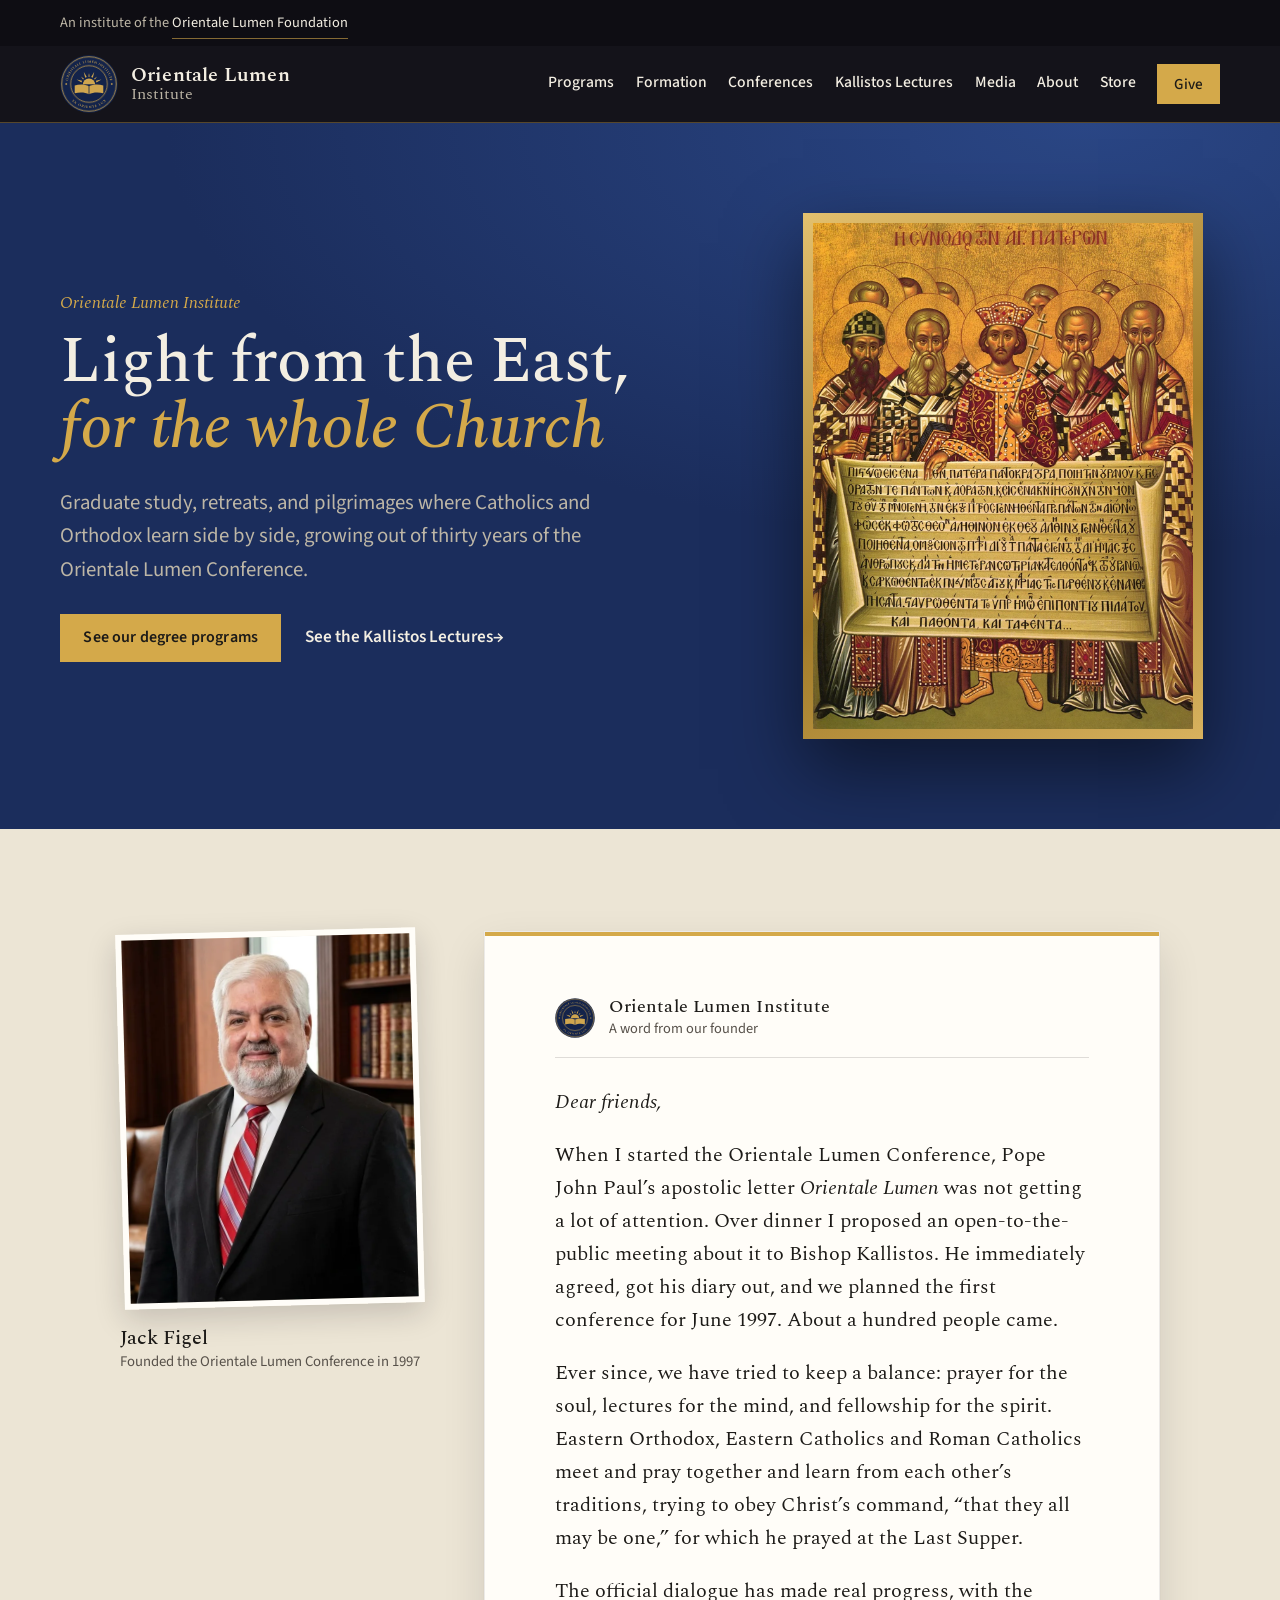
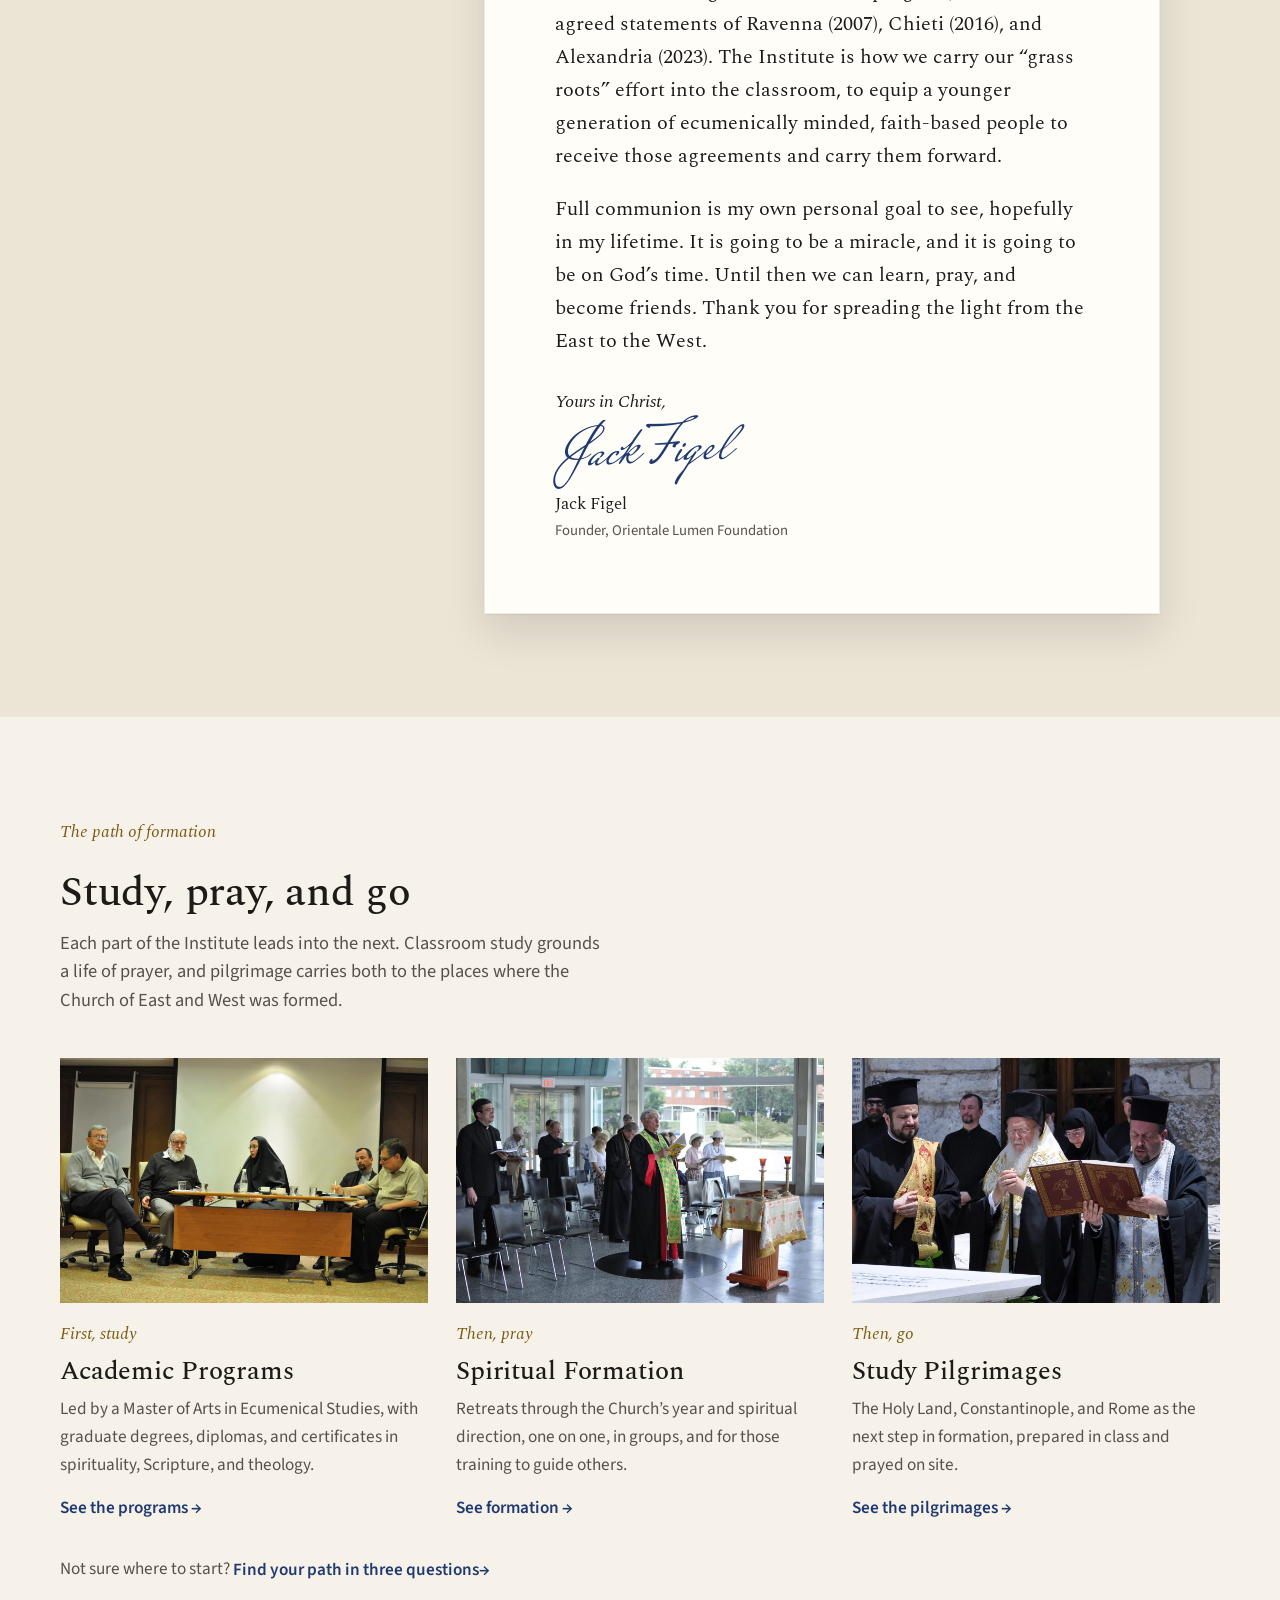
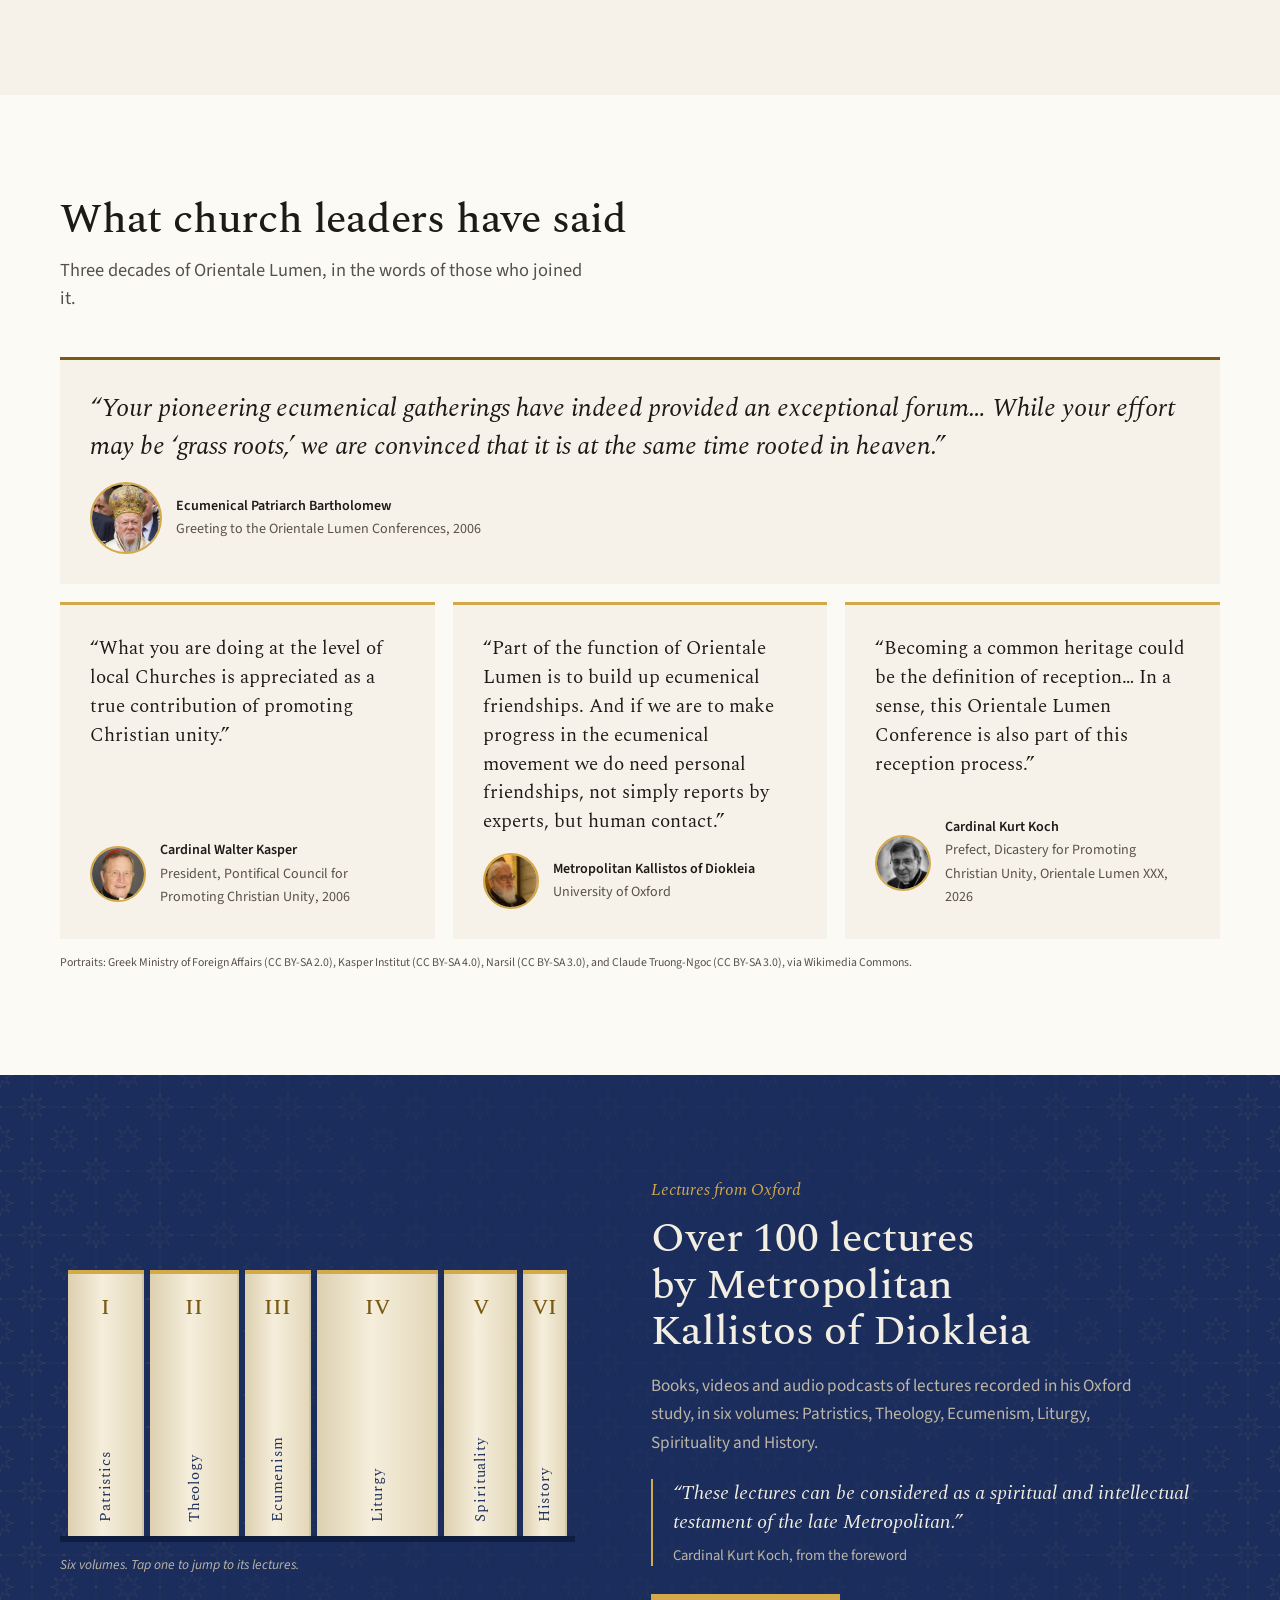
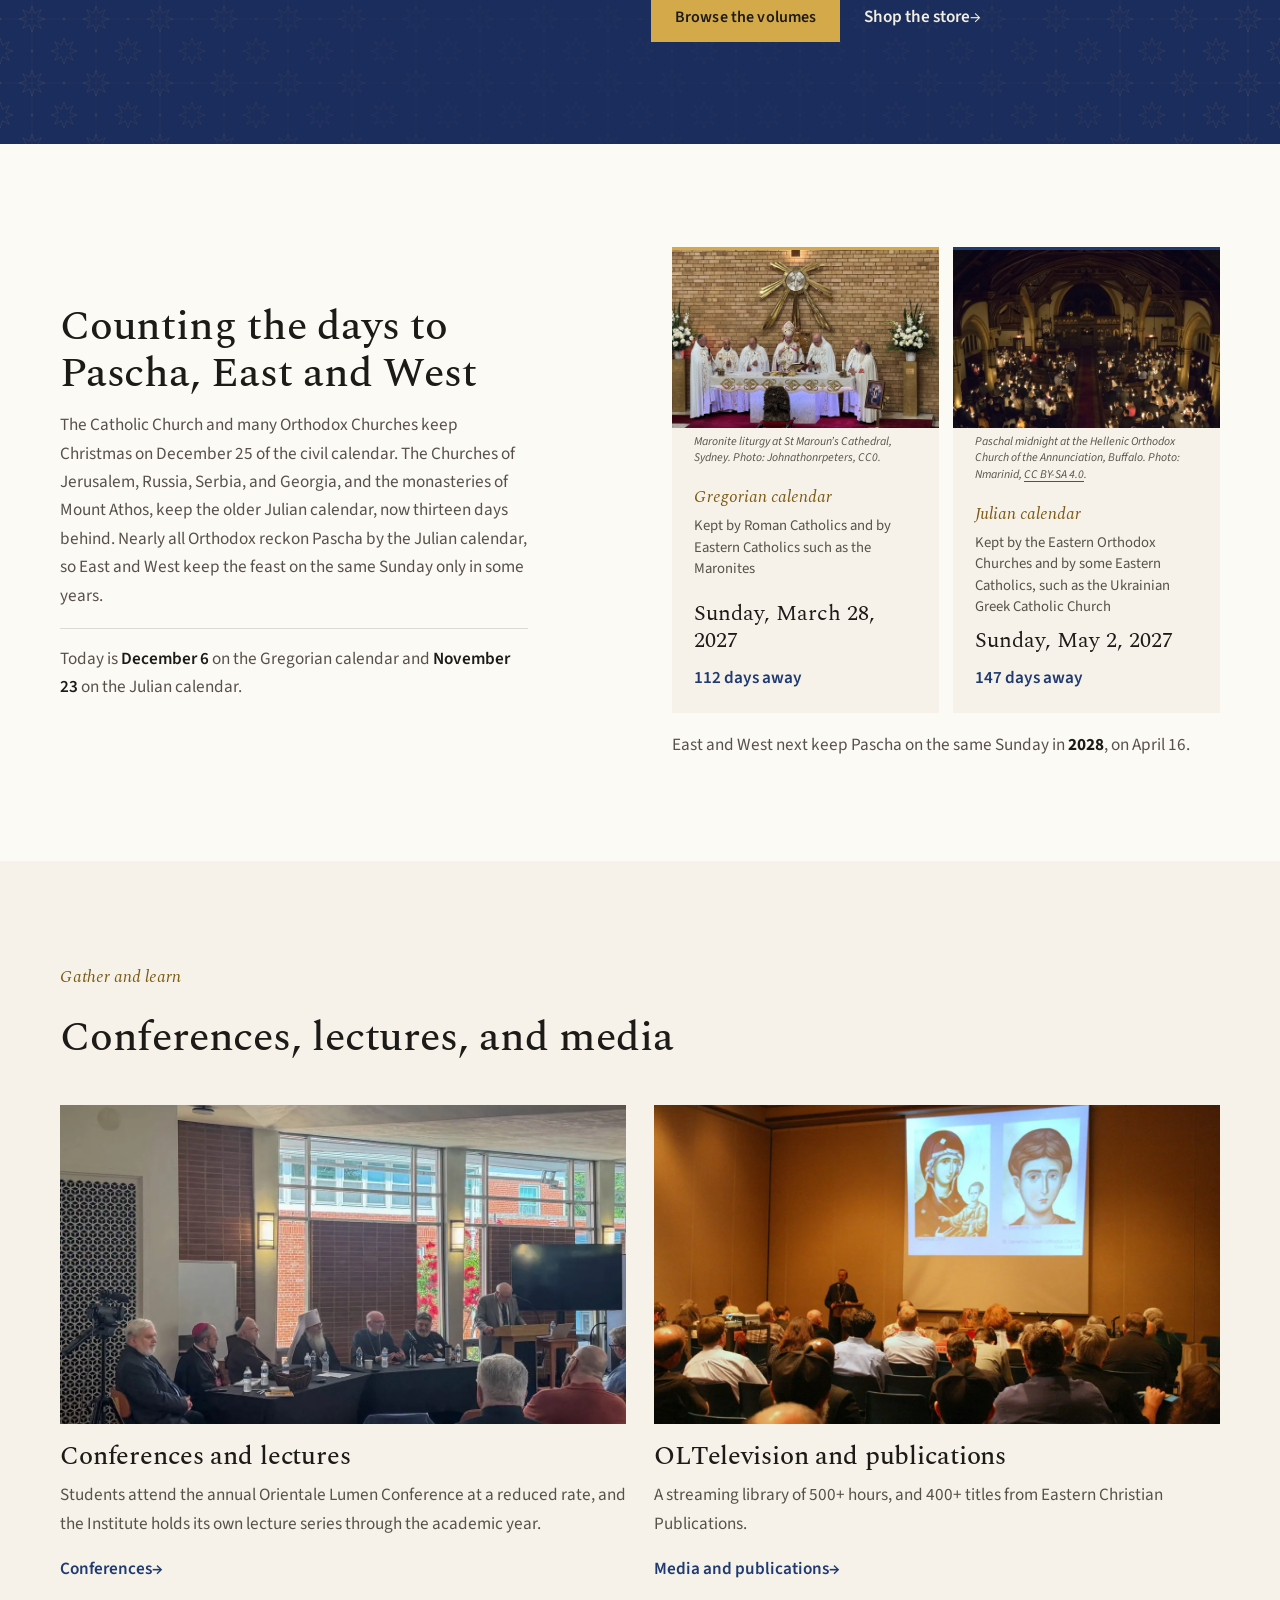
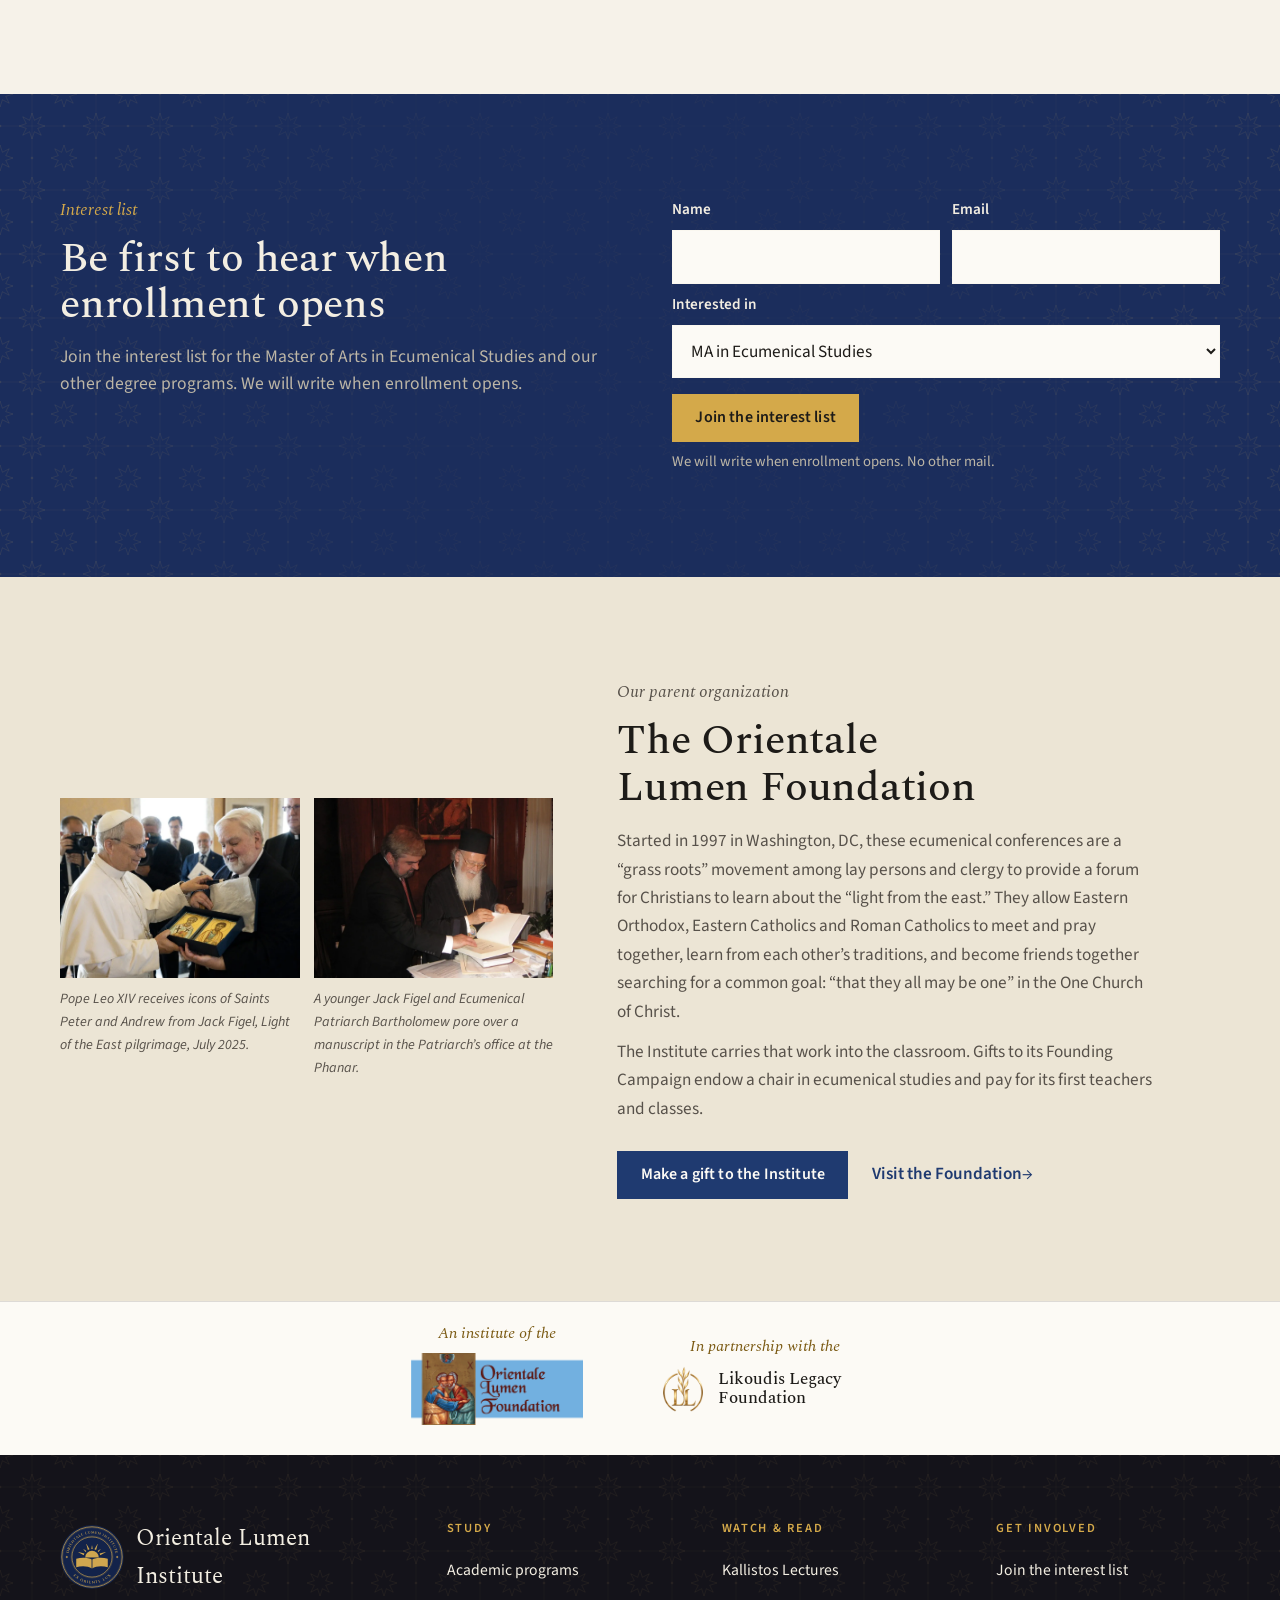
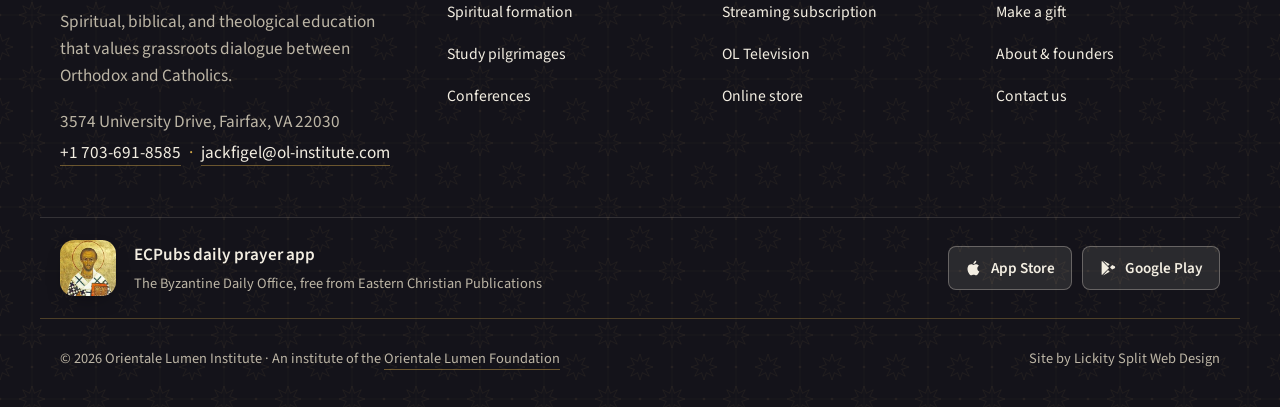
==== index.html @ 3586bf62 "Curriculum: every agreed statement, North American consultation texts, Eastern Christian Publication" ====
<!doctype html>
<html lang="en">
<head>
<meta charset="utf-8">
<meta name="viewport" content="width=device-width, initial-scale=1, viewport-fit=cover">
<title>Orientale Lumen Institute</title>
<meta name="claude:viewport-fit-sides" content="cover">
<meta name="description" content="Spiritual, biblical, and theological education that values grassroots dialogue between Orthodox and Catholics. An institute of the Orientale Lumen Foundation.">
<meta name="robots" content="noindex, nofollow">
<link rel="canonical" href="https://ol-institute.com/">
<meta property="og:type" content="website"><meta property="og:site_name" content="Orientale Lumen Institute">
<meta property="og:title" content="Orientale Lumen Institute"><meta property="og:description" content="Spiritual, biblical, and theological education that values grassroots dialogue between Orthodox and Catholics. An institute of the Orientale Lumen Foundation.">
<meta property="og:url" content="https://ol-institute.com/"><meta property="og:image" content="https://ol-institute.com/img/holy-fathers.jpg">
<meta name="twitter:card" content="summary_large_image">
<link rel="icon" href="img/brand/favicon.svg?v=6" type="image/svg+xml"><link rel="icon" href="img/brand/favicon.ico" sizes="any">
<link rel="apple-touch-icon" href="img/brand/apple-touch-icon.png"><link rel="manifest" href="site.webmanifest">
<meta name="theme-color" content="#14131a">
<link rel="preconnect" href="https://fonts.googleapis.com"><link rel="preconnect" href="https://fonts.gstatic.com" crossorigin>
<link rel="stylesheet" href="https://fonts.googleapis.com/css2?family=Mrs+Saint+Delafield&family=Spectral:ital,wght@0,400;0,500;0,600;1,400;1,500&family=Source+Sans+3:wght@400;500;600&display=swap">
<link rel="stylesheet" href="styles.css?v=1023m">
<script type="application/ld+json">{"@context": "https://schema.org", "@type": "EducationalOrganization", "name": "Orientale Lumen Institute", "url": "https://ol-institute.com", "email": "jackfigel@ol-institute.com", "telephone": "+1-703-691-8585", "address": {"@type": "PostalAddress", "streetAddress": "3574 University Drive", "addressLocality": "Fairfax", "addressRegion": "VA", "postalCode": "22030", "addressCountry": "US"}, "parentOrganization": {"@type": "Organization", "name": "Orientale Lumen Foundation", "url": "https://olfoundation.net"}}</script>
</head>
<body>
<a class="skip" href="#main">Skip to content</a>
<div class="parent-bar"><div class="wrap">
  <span>An institute of the <a href="https://olfoundation.net/" target="_blank" rel="noopener">Orientale Lumen Foundation</a></span>
</div></div>
<header class="site-head"><div class="wrap bar">
  <a class="brand" href="index.html"><img src="img/brand/mark.svg?v=6" alt="" width="44" height="44"><span><b>Orientale Lumen</b>Institute</span></a>
  <button class="menu-btn" id="menu-btn" aria-expanded="false" aria-controls="site-nav"><i aria-hidden="true"></i>Menu</button>
  <nav class="nav" id="site-nav" aria-label="Main"><a href="programs.html">Programs</a><a href="formation.html">Formation</a><a href="gatherings.html">Conferences</a><a href="lectures-from-oxford.html">Kallistos Lectures</a><a href="media.html">Media</a><a href="about.html">About</a><a href="https://ol-institute.com/online-store" target="_blank" rel="noopener">Store</a><a class="btn gold small" href="give.html">Give</a></nav>
</div></header>
<main id="main">

<section class="hero"><div class="wrap">
  <div>
    <p class="kicker">Orientale Lumen Institute</p>
    <h1>Light from the East, <em>for the whole Church</em></h1>
    <p class="mission">Graduate study, retreats, and pilgrimages where Catholics and Orthodox learn side by side, growing out of thirty years of the Orientale Lumen Conference.</p>
    <div class="actions"><a class="btn gold" href="programs.html">See our degree programs</a><a class="textlink" href="lectures-from-oxford.html">See the Kallistos Lectures</a></div>
  </div>
  <figure class="icon-panel"><div class="frame"><picture><source srcset="img/holy-fathers.webp" type="image/webp"><img src="img/holy-fathers.jpg" alt="Icon of the Holy Fathers" loading="eager" decoding="async" width="1200" height="1613"></picture></div></figure>
</div></section>

<section class="sec letter-sec" id="welcome"><div class="wrap letter">
  <figure class="letter-portrait"><picture><source srcset="img/jack-portrait.webp" type="image/webp"><img src="img/jack-portrait.jpg" alt="Jack Figel" loading="lazy" decoding="async" width="640" height="800"></picture><figcaption><b>Jack Figel</b>Founded the Orientale Lumen Conference in 1997</figcaption></figure>
  <article class="sheet letter-body" aria-label="A word from our founder">
    <header class="lh"><img src="img/brand/mark.svg?v=6" alt="" width="40" height="40"><span><b>Orientale Lumen Institute</b>A word from our founder</span></header>
    <p class="salute">Dear friends,</p>
    <p>When I started the Orientale Lumen Conference, Pope John Paul’s apostolic letter <cite>Orientale Lumen</cite> was not getting a lot of attention. Over dinner I proposed an open-to-the-public meeting about it to Bishop Kallistos. He immediately agreed, got his diary out, and we planned the first conference for June 1997. About a hundred people came.</p>
    <div class="letter-more" id="letter-more">
    <p>Ever since, we have tried to keep a balance: prayer for the soul, lectures for the mind, and fellowship for the spirit. Eastern Orthodox, Eastern Catholics and Roman Catholics meet and pray together and learn from each other’s traditions, trying to obey Christ’s command, “that they all may be one,” for which he prayed at the Last Supper.</p>
    <p>The official dialogue has made real progress, with the agreed statements of Ravenna (2007), Chieti (2016), and Alexandria (2023). The Institute is how we carry our “grass roots” effort into the classroom, to equip a younger generation of ecumenically minded, faith-based people to receive those agreements and carry them forward.</p>
    <p>Full communion is my own personal goal to see, hopefully in my lifetime. It is going to be a miracle, and it is going to be on God’s time. Until then we can learn, pray, and become friends. Thank you for spreading the light from the East to the West.</p></div>
    <button type="button" class="letter-toggle js-only" id="letter-toggle" aria-expanded="false" aria-controls="letter-more">Read the full letter</button>
    <div class="sign-row"><span class="sign-pic" aria-hidden="true"><picture><source srcset="img/jack-portrait.webp" type="image/webp"><img src="img/jack-portrait.jpg" alt="" loading="eager" decoding="async" width="640" height="800"></picture></span><p class="sign"><span class="yic">Yours in Christ,</span><span class="sig" aria-hidden="true">Jack Figel</span><span class="signame">Jack Figel</span><small>Founder, Orientale Lumen Foundation</small></p></div>
  </article>
</div></section>

<section class="sec" id="path"><div class="wrap">
  <header class="sec-head"><p class="kicker">The path of formation</p><h2>Study, pray, and go</h2><p class="lede">Each part of the Institute leads into the next. Classroom study grounds a life of prayer, and pilgrimage carries both to the places where the Church of East and West was formed.</p></header>
  <ol class="path">
    <li><div class="ph"><picture><source srcset="img/41-olee3-panel.webp" type="image/webp"><img src="img/41-olee3-panel.jpg" alt="Metropolitan Kallistos with Archimandrite Robert Taft and other scholars on a conference panel" loading="lazy" decoding="async"></picture></div>
      <div class="txt"><p class="step">First, study</p><h3>Academic Programs</h3><p>Led by a Master of Arts in Ecumenical Studies, with graduate degrees, diplomas, and certificates in spirituality, Scripture, and theology.</p><p class="go">See the programs</p></div><a class="cover" href="programs.html" aria-label="Academic Programs"></a></li>
    <li><div class="ph"><picture><source srcset="img/16-dsc-0004-scaled.webp" type="image/webp"><img src="img/16-dsc-0004-scaled.jpg" alt="Vespers served in the rotunda of the Saint John Paul II Shrine" loading="lazy" decoding="async"></picture></div>
      <div class="txt"><p class="step">Then, pray</p><h3>Spiritual Formation</h3><p>Retreats through the Church’s year and spiritual direction, one on one, in groups, and for those training to guide others.</p><p class="go">See formation</p></div><a class="cover" href="formation.html" aria-label="Spiritual Formation"></a></li>
    <li><div class="ph"><picture><source srcset="img/39-olee3-memorial.webp" type="image/webp"><img src="img/39-olee3-memorial.jpg" alt="Ecumenical Patriarch Bartholomew leads a memorial service at Baloukli Monastery with pilgrims gathered around" loading="lazy" decoding="async"></picture></div>
      <div class="txt"><p class="step">Then, go</p><h3>Study Pilgrimages</h3><p>The Holy Land, Constantinople, and Rome as the next step in formation, prepared in class and prayed on site.</p><p class="go">See the pilgrimages</p></div><a class="cover" href="formation.html#pilgrimages" aria-label="Study Pilgrimages"></a></li>
  </ol>
  <p class="guide-link">Not sure where to start? <a class="textlink" href="programs.html#guide">Find your path in three questions</a></p>
</div></section>


<section class="sec paper praise-sec"><div class="wrap">
  <header class="sec-head"><h2>What church leaders have said</h2><p class="lede">Three decades of Orientale Lumen, in the words of those who joined it.</p></header>
  <div class="praise-grid"><figure class="praise feat"><blockquote>“Your pioneering ecumenical gatherings have indeed provided an exceptional forum… While your effort may be ‘grass roots,’ we are convinced that it is at the same time rooted in heaven.”</blockquote><figcaption><picture class="praise-pic"><source srcset="img/end-bartholomew.webp" type="image/webp"><img src="img/end-bartholomew.jpg" alt="Ecumenical Patriarch Bartholomew" width="120" height="120" loading="lazy" decoding="async"></picture><span class="praise-who"><b>Ecumenical Patriarch Bartholomew</b><span>Greeting to the Orientale Lumen Conferences, 2006</span></span></figcaption></figure><figure class="praise"><blockquote>“What you are doing at the level of local Churches is appreciated as a true contribution of promoting Christian unity.”</blockquote><figcaption><picture class="praise-pic"><source srcset="img/end-kasper.webp" type="image/webp"><img src="img/end-kasper.jpg" alt="Cardinal Walter Kasper" width="120" height="120" loading="lazy" decoding="async"></picture><span class="praise-who"><b>Cardinal Walter Kasper</b><span>President, Pontifical Council for Promoting Christian Unity, 2006</span></span></figcaption></figure><figure class="praise"><blockquote>“Part of the function of Orientale Lumen is to build up ecumenical friendships. And if we are to make progress in the ecumenical movement we do need personal friendships, not simply reports by experts, but human contact.”</blockquote><figcaption><picture class="praise-pic"><source srcset="img/end-kallistos.webp" type="image/webp"><img src="img/end-kallistos.jpg" alt="Metropolitan Kallistos of Diokleia" width="120" height="120" loading="lazy" decoding="async"></picture><span class="praise-who"><b>Metropolitan Kallistos of Diokleia</b><span>University of Oxford</span></span></figcaption></figure><figure class="praise"><blockquote>“Becoming a common heritage could be the definition of reception… In a sense, this Orientale Lumen Conference is also part of this reception process.”</blockquote><figcaption><picture class="praise-pic"><source srcset="img/end-koch.webp" type="image/webp"><img src="img/end-koch.jpg" alt="Cardinal Kurt Koch" width="120" height="120" loading="lazy" decoding="async"></picture><span class="praise-who"><b>Cardinal Kurt Koch</b><span>Prefect, Dicastery for Promoting Christian Unity, Orientale Lumen XXX, 2026</span></span></figcaption></figure></div>
  <p class="praise-credit">Portraits: Greek Ministry of Foreign Affairs (CC BY-SA 2.0), Kasper Institut (CC BY-SA 4.0), Narsil (CC BY-SA 3.0), and Claude Truong-Ngoc (CC BY-SA 3.0), via Wikimedia Commons.</p>
</div></section>

<section class="sec night on-night"><div class="wrap feature">
  <div><div class="shelf" aria-label="The six volumes"><a class="spine" style="flex-grow:21" href="lectures-from-oxford.html#patristics" title="Volume I, Patristics: 21 lectures"><b>I</b><i>Patristics</i></a><a class="spine" style="flex-grow:25" href="lectures-from-oxford.html#theology" title="Volume II, Theology: 25 lectures"><b>II</b><i>Theology</i></a><a class="spine" style="flex-grow:18" href="lectures-from-oxford.html#ecumenism" title="Volume III, Ecumenism: 18 lectures"><b>III</b><i>Ecumenism</i></a><a class="spine" style="flex-grow:35" href="lectures-from-oxford.html#liturgy" title="Volume IV, Liturgy: 35 lectures"><b>IV</b><i>Liturgy</i></a><a class="spine" style="flex-grow:20" href="lectures-from-oxford.html#spirituality" title="Volume V, Spirituality: 20 lectures"><b>V</b><i>Spirituality</i></a><a class="spine" style="flex-grow:11" href="lectures-from-oxford.html#history" title="Volume VI, History: 11 lectures"><b>VI</b><i>History</i></a></div><p class="shelf-cap">Six volumes. Tap one to jump to its lectures.</p></div>
  <div>
    <p class="kicker">Lectures from Oxford</p>
    <h2>Over 100 lectures by Metropolitan Kallistos of Diokleia</h2>
    <p>Books, videos and audio podcasts of lectures recorded in his Oxford study, in six volumes: Patristics, Theology, Ecumenism, Liturgy, Spirituality and History.</p>
    <blockquote class="pull">“These lectures can be considered as a spiritual and intellectual testament of the late Metropolitan.”<footer>Cardinal Kurt Koch, from the foreword</footer></blockquote>
    <div class="actions"><a class="btn gold" href="lectures-from-oxford.html">Browse the volumes</a><a class="textlink ext" href="https://ol-institute.com/online-store" target="_blank" rel="noopener">Shop the store</a></div>
  </div>
</div></section>

<section class="sec paper" id="calendar"><div class="wrap cal">
  <div class="cal-text"><h2>Counting the days to Pascha, East and West</h2>
  <p>The Catholic Church and many Orthodox Churches keep Christmas on December 25 of the civil calendar. The Churches of Jerusalem, Russia, Serbia, and Georgia, and the monasteries of Mount Athos, keep the older Julian calendar, now thirteen days behind. Nearly all Orthodox reckon Pascha by the Julian calendar, so East and West keep the feast on the same Sunday only in some years.</p>
  <p class="cal-today" id="cal-today">Today is <b>October 15</b> on the Gregorian calendar and <b>October 2</b> on the Julian calendar.</p></div>
  <div class="cal-cards">
    <div class="cal-card"><figure class="cal-ph"><picture><source srcset="img/cal-maronite.webp" type="image/webp"><img src="img/cal-maronite.jpg" alt="A Maronite bishop and priests celebrate the liturgy at the altar" loading="lazy" decoding="async" width="1200" height="800"></picture><figcaption>Maronite liturgy at St Maroun’s Cathedral, Sydney. Photo: Johnathonrpeters, CC0.</figcaption></figure><p class="cal-k">Gregorian calendar</p><p class="cal-who">Kept by Roman Catholics and by Eastern Catholics such as the Maronites</p><p class="cal-date" id="cal-w">Sunday, March 28, 2027</p><p class="cal-in" id="cal-wn">164 days away</p></div>
    <div class="cal-card"><figure class="cal-ph"><picture><source srcset="img/cal-orthodox-pascha.webp" type="image/webp"><img src="img/cal-orthodox-pascha.jpg" alt="Orthodox faithful hold candles at the midnight Paschal service" loading="lazy" decoding="async" width="1200" height="800"></picture><figcaption>Paschal midnight at the Hellenic Orthodox Church of the Annunciation, Buffalo. Photo: Nmarinid, <a href="https://creativecommons.org/licenses/by-sa/4.0/" target="_blank" rel="noopener">CC BY-SA 4.0</a>.</figcaption></figure><p class="cal-k">Julian calendar</p><p class="cal-who">Kept by the Eastern Orthodox Churches and by some Eastern Catholics, such as the Ukrainian Greek Catholic Church</p><p class="cal-date" id="cal-e">Sunday, May 2, 2027</p><p class="cal-in" id="cal-en">199 days away</p></div>
    <p class="cal-together" id="cal-tog">East and West next keep Pascha on the same Sunday in <b>2028</b>, on April 16.</p>
  </div>
</div></section>

<section class="sec"><div class="wrap">
  <header class="sec-head"><p class="kicker">Gather and learn</p><h2>Conferences, lectures, and media</h2></header>
  <div class="twin">
    <article class="card"><div class="ph"><picture><source srcset="img/olxxx-hero-panel.webp" type="image/webp"><img src="img/olxxx-hero-panel.jpg" alt="Bishops of several churches on a panel at Orientale Lumen XXX" loading="lazy" decoding="async"></picture></div>
      <div class="txt"><h3>Conferences and lectures</h3><p>Students attend the annual Orientale Lumen Conference at a reduced rate, and the Institute holds its own lecture series through the academic year.</p><p><a class="textlink" href="gatherings.html">Conferences</a></p></div></article>
    <article class="card"><div class="ph"><picture><source srcset="img/30-img-0193.webp" type="image/webp"><img src="img/30-img-0193.jpg" alt="Metropolitan Gerasimos gives a slide presentation on icons" loading="lazy" decoding="async"></picture></div>
      <div class="txt"><h3>OLTelevision and publications</h3><p>A streaming library of 500+ hours, and 400+ titles from Eastern Christian Publications.</p><p><a class="textlink" href="media.html">Media and publications</a></p></div></article>
  </div>
</div></section>

<section class="sec night on-night signup" id="interest"><div class="wrap signup-grid">
<div><p class="kicker">Interest list</p><h2>Be first to hear when enrollment opens</h2><p class="lede">Join the interest list for the Master of Arts in Ecumenical Studies and our other degree programs. We will write when enrollment opens.</p></div>
<form class="w3f signup-form" action="https://api.web3forms.com/submit" method="POST">
  <input type="hidden" name="access_key" value="YOUR-WEB3FORMS-ACCESS-KEY"><input type="hidden" name="subject" value="Interest list sign-up, OL Institute website"><input type="hidden" name="list" value="Interest list">
  <input type="checkbox" name="botcheck" class="hp" tabindex="-1" autocomplete="off" aria-hidden="true">
  <div class="row2"><div><label for="il-h-name">Name</label><input id="il-h-name" name="name" autocomplete="name" required></div>
  <div><label for="il-h-email">Email</label><input id="il-h-email" name="email" type="email" autocomplete="email" required></div></div>
  <label for="il-h-int">Interested in</label><select id="il-h-int" name="interest"><option selected>MA in Ecumenical Studies</option><option>Other graduate programs</option><option>Diplomas</option><option>Certificates</option><option>Continuing education</option><option>Retreats and spiritual direction</option><option>Study pilgrimages</option><option>Conferences and lectures</option></select>
  <button class="btn gold" type="submit">Join the interest list</button>
  <p class="hint" aria-live="polite">We will write when enrollment opens. No other mail.</p>
</form></div></section>
<section class="sec tint"><div class="wrap parent">
  <div class="pair">
  <figure><picture><source srcset="img/leo-icons-2.webp" type="image/webp"><img src="img/leo-icons-2.jpg" alt="Pope Leo XIV receives icons of Saints Peter and Andrew from Jack Figel" loading="lazy" decoding="async" data-zoom data-cap="Pope Leo XIV receives icons of Saints Peter and Andrew from Jack Figel, Light of the East pilgrimage, July 2025."></picture>
  <figcaption>Pope Leo XIV receives icons of Saints Peter and Andrew from Jack Figel, Light of the East pilgrimage, July 2025.</figcaption></figure>
  <figure><picture><source srcset="img/bartholomew-manuscript.webp" type="image/webp"><img src="img/bartholomew-manuscript.jpg" alt="Jack Figel and Ecumenical Patriarch Bartholomew read a manuscript together" loading="lazy" decoding="async" data-zoom data-cap="A younger Jack Figel and Ecumenical Patriarch Bartholomew pore over a manuscript in the Patriarch&#x27;s office at the Phanar."></picture>
  <figcaption>A younger Jack Figel and Ecumenical Patriarch Bartholomew pore over a manuscript in the Patriarch’s office at the Phanar.</figcaption></figure>
  </div>
  <div>
    <p class="kicker">Our parent organization</p>
    <h2>The Orientale Lumen Foundation</h2>
    <p>Started in 1997 in Washington, DC, these ecumenical conferences are a “grass roots” movement among lay persons and clergy to provide a forum for Christians to learn about the “light from the east.” They allow Eastern Orthodox, Eastern Catholics and Roman Catholics to meet and pray together, learn from each other’s traditions, and become friends together searching for a common goal: “that they all may be one” in the One Church of Christ.</p>
    <p>The Institute carries that work into the classroom. Gifts to its Founding Campaign endow a chair in ecumenical studies and pay for its first teachers and classes.</p>
    <div class="actions"><a class="btn" href="give.html">Make a gift to the Institute</a><a class="textlink ext" href="https://olfoundation.net/" target="_blank" rel="noopener">Visit the Foundation</a></div>
  </div>
</div></section>

</main>
<section class="family" aria-label="Partners"><div class="wrap family-row">
  <a class="fam" href="https://olfoundation.net/" target="_blank" rel="noopener"><span class="fam-k">An institute of the</span><img src="img/brand/olf-logo.png" alt="Orientale Lumen Foundation" width="360" height="150" loading="lazy"></a>
  <a class="fam" href="https://likoudislegacy.com" target="_blank" rel="noopener"><span class="fam-k">In partnership with the</span><span class="fam-llf"><img src="img/brand/partner-llf.png" alt="" width="240" height="240" loading="lazy"><b>Likoudis Legacy Foundation</b></span></a>
</div></section>
<footer class="site-foot">
  <div class="wrap foot-top">
    <div class="fbrand">
      <a class="fname" href="index.html"><img src="img/brand/mark.svg?v=6" alt="" width="40" height="40" loading="lazy"><span>Orientale Lumen Institute</span></a>
      <p class="foot-tag">Spiritual, biblical, and theological education that values grassroots dialogue between Orthodox and Catholics.</p>
      <address>3574 University Drive, Fairfax, VA 22030<br><a href="tel:+17036918585">+1 703-691-8585</a> <i>·</i> <a href="mailto:jackfigel@ol-institute.com">jackfigel@ol-institute.com</a></address>
    </div>
    <nav class="fcol" aria-label="Study"><h3>Study</h3><a href="programs.html">Academic programs</a><a href="formation.html">Spiritual formation</a><a href="formation.html#pilgrimages">Study pilgrimages</a><a href="gatherings.html">Conferences</a></nav>
    <nav class="fcol" aria-label="Watch and read"><h3>Watch &amp; read</h3><a href="lectures-from-oxford.html">Kallistos Lectures</a><a href="https://oltelevision.vhx.tv/" target="_blank" rel="noopener">Streaming subscription</a><a href="https://oltv.tv" target="_blank" rel="noopener">OL Television</a><a href="https://ol-institute.com/online-store" target="_blank" rel="noopener">Online store</a></nav>
    <nav class="fcol" aria-label="Get involved"><h3>Get involved</h3><a href="programs.html#interest">Join the interest list</a><a href="give.html">Make a gift</a><a href="about.html">About &amp; founders</a><a href="about.html#contact">Contact us</a></nav>
  </div>
  <div class="wrap foot-app"><picture><source srcset="img/ecpubs-app.webp" type="image/webp"><img class="app-icon" src="img/ecpubs-app.png" alt="ECPubs app icon" width="56" height="56" loading="lazy" decoding="async"></picture><div class="foot-app-txt"><b>ECPubs daily prayer app</b><span>The Byzantine Daily Office, free from Eastern Christian Publications</span></div><span class="app-btns"><a class="app-btn dark" href="https://apps.apple.com/us/app/ecpubs/id1334001844" target="_blank" rel="noopener"><svg viewBox="0 0 24 24" aria-hidden="true"><path fill="currentColor" d="M16.4 12.6c0-2.4 2-3.6 2.1-3.7-1.1-1.7-2.9-1.9-3.5-1.9-1.5-.2-2.9.9-3.7.9-.8 0-1.9-.9-3.2-.8-1.6 0-3.2 1-4 2.5-1.7 3-.4 7.4 1.2 9.8.8 1.2 1.8 2.5 3 2.4 1.2 0 1.7-.8 3.2-.8 1.5 0 1.9.8 3.2.8 1.3 0 2.2-1.2 3-2.4.9-1.4 1.3-2.7 1.3-2.8-.1 0-2.6-1-2.6-4zM14 5.4c.7-.8 1.1-1.9 1-3-1 0-2.1.7-2.8 1.5-.6.7-1.2 1.8-1 2.9 1.1.1 2.1-.6 2.8-1.4z"/></svg>App Store</a><a class="app-btn dark" href="https://play.google.com/store/apps/details?id=com.app.ecpubs" target="_blank" rel="noopener"><svg viewBox="0 0 24 24" aria-hidden="true"><path fill="currentColor" d="M4 2.6 13.5 12 4 21.4c-.3-.2-.5-.6-.5-1V3.6c0-.4.2-.8.5-1zm11 7.9 2.6-2.6 3.3 1.9c.9.5.9 1.8 0 2.4l-3.3 1.9-2.6-2.6L15 10.5zM5.3 1.9l8.9 5.1-2.2 2.2-6.7-7.3zm6.7 12.9 2.2 2.2-8.9 5.1 6.7-7.3z"/></svg>Google Play</a></span></div>
  <div class="wrap foot-base">
    <span>© 2026 Orientale Lumen Institute · An institute of the <a class="plain" href="https://olfoundation.net/" target="_blank" rel="noopener">Orientale Lumen Foundation</a></span>
    <span class="foot-links"><button class="desk-toggle" id="desk-toggle" type="button">View desktop version</button><a href="https://lickitysplitweb.com" target="_blank" rel="noopener">Site by Lickity Split Web Design</a></span>
  </div>
</footer>
<div class="lightbox" id="lightbox" hidden role="dialog" aria-modal="true" aria-label="Photo"><button type="button" id="lb-close">Close</button><figure><img id="lb-img" alt=""><figcaption id="lb-cap"></figcaption></figure></div>
<script src="site.js?v=1022o"></script>

</body></html>
---- styles.css ----
/* Orientale Lumen Institute. Sibling of the Foundation site: same night bar, Spectral and Source Sans 3, gold leaf.
   The Institute's own color is lapis, the blue of the apostles' robes in its icon of Peter and Andrew.
   Layout: photo-led page heads, a three-step path (Study, Pray, Go), quiet ivory reading pages. */
:root {
  --ivory: #f6f2e9;
  --paper: #fcfaf5;
  --ivory-2: #ece5d5;
  --ink: #1d1b18;
  --ink-2: #57514a;
  --rule: rgba(29, 27, 24, .14);
  --lapis: #1f3a70;
  --lapis-2: #2b4c8c;
  --gold: #7a5912;
  --leaf: #d4a94a;
  --night: #14131a;
  --royal: #1b2d5c;
  --night-2: #1d1c26;
  --on-night: #f3eee2;
  --on-night-2: #bdb6a6;
  --display: "Spectral", Georgia, "Times New Roman", serif;
  --body: "Source Sans 3", "Segoe UI", system-ui, -apple-system, sans-serif;
  --wide: 1200px;
  --gutter: max(20px, env(safe-area-inset-left, 0px));
  --gutter-r: max(20px, env(safe-area-inset-right, 0px));
  --s-1: .9rem; --s0: 1.075rem; --s1: 1.3rem; --s2: 1.65rem; --s3: clamp(1.9rem, 3.4vw, 2.6rem); --s4: clamp(2.4rem, 5.2vw, 4rem);
}
@media (prefers-color-scheme: dark) {
  :root:not([data-theme="light"]) {
    --ivory: #121119; --paper: #1a1922; --ivory-2: #201f2a; --ink: #ece6d8; --ink-2: #b3ac9d; --rule: rgba(236, 230, 216, .14);
    --lapis: #a6bdea; --lapis-2: #c3d3f3; --gold: #d8b25e; --night: #0b0a10; --night-2: #16151e; --royal: #15244a; color-scheme: dark;
  }
}
:root[data-theme="dark"] {
  --ivory: #121119; --paper: #1a1922; --ivory-2: #201f2a; --ink: #ece6d8; --ink-2: #b3ac9d; --rule: rgba(236, 230, 216, .14);
  --lapis: #a6bdea; --lapis-2: #c3d3f3; --gold: #d8b25e; --night: #0b0a10; --night-2: #16151e; --royal: #15244a; color-scheme: dark;
}

*, *::before, *::after { box-sizing: border-box; }
html { scroll-behavior: smooth; -webkit-text-size-adjust: 100%; }
@media (prefers-reduced-motion: reduce) { html { scroll-behavior: auto; } *, *::before, *::after { transition: none !important; animation: none !important; } }
body { margin: 0; background: var(--ivory); color: var(--ink); font-family: var(--body); font-size: var(--s0); line-height: 1.65; -webkit-font-smoothing: antialiased; }
img { max-width: 100%; height: auto; display: block; }
a { color: var(--lapis); text-underline-offset: 3px; text-decoration-thickness: 1px; }
a:hover { text-decoration-thickness: 2px; }
:focus-visible { outline: 3px solid var(--leaf); outline-offset: 3px; }
h1, h2, h3, h4 { font-family: var(--display); font-weight: 500; line-height: 1.12; margin: 0; letter-spacing: -.005em; text-wrap: balance; }
p { margin: 0; }
cite { font-style: italic; }
.sel { user-select: all; }
.wrap { max-width: var(--wide); margin-inline: auto; padding-left: var(--gutter); padding-right: var(--gutter-r); }
.narrow { max-width: 760px; }
.skip { position: absolute; left: -999px; top: 0; background: var(--lapis); color: #fff; padding: .6rem 1rem; z-index: 100; }
.skip:focus { left: 1rem; top: 1rem; }
.kicker { font-family: var(--display); font-style: italic; font-size: 1.05rem; color: var(--gold); margin: 0 0 .7rem; }
.on-night .kicker, .page-head .kicker, .hero .kicker { color: var(--leaf); }
.lede { font-size: var(--s1); line-height: 1.55; color: var(--ink-2); max-width: 60ch; }

/* ---------- buttons ---------- */
.btn { display: inline-flex; align-items: center; justify-content: center; gap: .5em; min-height: 48px; padding: .75rem 1.4rem; background: var(--lapis); color: var(--paper); border: 1px solid var(--lapis); font: 600 1rem/1.1 var(--body); text-decoration: none; letter-spacing: .01em; transition: background .15s, color .15s, border-color .15s; cursor: pointer; }
.btn:hover { background: var(--lapis-2); border-color: var(--lapis-2); }
.btn.gold { background: var(--leaf); border-color: var(--leaf); color: #1d1b18; }
.btn.gold:hover { background: #e2bb63; border-color: #e2bb63; }
.btn.ghost { background: transparent; color: var(--lapis); border-color: currentColor; }
.btn.ghost:hover { background: var(--lapis); color: var(--paper); border-color: var(--lapis); }
.on-night .btn.ghost, .hero .btn.ghost, .page-head .btn.ghost { color: var(--on-night); border-color: rgba(243,238,226,.55); }
.on-night .btn.ghost:hover, .hero .btn.ghost:hover { background: var(--on-night); color: var(--night); border-color: var(--on-night); }
.btn.small { min-height: 40px; padding: .5rem 1rem; font-size: .95rem; }
.ext::after { content: " ↗"; font-weight: 400; }
.textlink { font-weight: 600; text-decoration: none; color: var(--lapis); border-bottom: 1px solid transparent; }
.textlink:hover { border-bottom-color: currentColor; }
.textlink::after { content: " →"; }
.actions { display: flex; flex-wrap: wrap; gap: 12px; margin-top: 28px; }

/* ---------- header ---------- */
.parent-bar { background: #0e0d13; color: var(--on-night-2); font-size: .9rem; }
.parent-bar .wrap { display: flex; flex-wrap: wrap; justify-content: space-between; gap: 4px 18px; padding-block: 7px; }
.parent-bar a { display: inline-flex; align-items: center; min-height: 32px; color: var(--on-night); text-decoration: none; border-bottom: 1px solid rgba(212,169,74,.6); }
.parent-bar a:hover { border-bottom-color: var(--leaf); }
.site-head { position: sticky; top: env(safe-area-inset-top, 0px); z-index: 40; background: var(--night); color: var(--on-night); border-bottom: 1px solid rgba(212,169,74,.35); }
.bar { display: flex; align-items: center; justify-content: space-between; gap: 1rem; min-height: 76px; }
.brand { display: flex; align-items: center; gap: .8rem; text-decoration: none; color: var(--on-night); }
.brand img { width: 44px; height: 44px; }
.brand span { font-family: var(--display); font-size: 1rem; line-height: 1.05; color: var(--on-night-2); }
.brand b { display: block; font-weight: 600; font-size: 1.25rem; color: var(--on-night); letter-spacing: .01em; }
.nav { display: flex; align-items: center; gap: 1.35rem; }
.nav a { color: var(--on-night); text-decoration: none; font-weight: 500; font-size: .98rem; padding: 6px 0; border-bottom: 2px solid transparent; }
.nav a:hover, .nav a[aria-current="page"] { border-bottom-color: var(--leaf); }
.nav a.btn { padding: .5rem 1rem; border-bottom: 1px solid var(--leaf); }
.menu-btn { display: none; align-items: center; gap: 10px; min-height: 48px; padding: 0 14px; background: transparent; color: var(--on-night); border: 1px solid rgba(243,238,226,.4); font: 600 .95rem var(--body); cursor: pointer; }
.menu-btn i { display: block; width: 18px; height: 2px; background: currentColor; position: relative; }
.menu-btn i::before, .menu-btn i::after { content: ""; position: absolute; left: 0; width: 18px; height: 2px; background: currentColor; }
.menu-btn i::before { top: -6px; } .menu-btn i::after { top: 6px; }
@media (max-width: 1020px) {html:not(.desktop-view) .menu-btn { display: inline-flex; }html:not(.desktop-view) .nav { display: none; position: absolute; left: 0; right: 0; top: 100%; flex-direction: column; align-items: stretch; gap: 0; background: var(--night); padding: 8px var(--gutter-r) 20px var(--gutter); border-bottom: 1px solid rgba(212,169,74,.35); box-shadow: 0 20px 40px rgba(0,0,0,.35); }html:not(.desktop-view) .nav.open { display: flex; }html:not(.desktop-view) .nav a { padding: 14px 0; font-size: 1.1rem; border-bottom: 1px solid rgba(243,238,226,.12); }html:not(.desktop-view) .nav a[aria-current="page"] { color: var(--leaf); border-bottom-color: rgba(243,238,226,.12); }html:not(.desktop-view) .nav a.btn { margin-top: 14px; justify-content: center; }html:not(.desktop-view) .bar { min-height: 64px; }html:not(.desktop-view) .brand img { width: 38px; height: 38px; }html:not(.desktop-view) .brand b { font-size: 1.12rem; }
}

/* ---------- home hero ---------- */
.hero { background: radial-gradient(120% 100% at 85% 0%, #2a4685 0%, var(--royal) 60%); color: var(--on-night); overflow: hidden; }
.hero .wrap { display: grid; grid-template-columns: minmax(0, 1.2fr) minmax(0, .8fr); gap: clamp(32px, 6vw, 88px); align-items: center; padding-block: clamp(44px, 7vw, 96px); }
.hero h1 { font-size: var(--s4); line-height: 1.04; margin-bottom: 24px; text-wrap: pretty; }
.hero h1 em { display: block; font-style: italic; color: var(--leaf); }
.hero .mission { font-size: var(--s1); line-height: 1.6; color: var(--on-night-2); max-width: 54ch; }
.hero .mission strong { color: var(--on-night); font-weight: 600; }
.icon-panel { margin: 0; justify-self: center; width: min(100%, 400px); }
.icon-panel .frame { padding: 10px; background: linear-gradient(150deg, #e3c06e, #a07a28 55%, #d8b25e); box-shadow: 0 30px 70px rgba(0,0,0,.5); }
.icon-panel img { width: 100%; aspect-ratio: 3 / 4; object-fit: cover; }
.icon-panel figcaption { margin-top: 12px; font-size: .88rem; color: var(--on-night-2); font-style: italic; text-align: center; }
@media (max-width: 820px) {html:not(.desktop-view) .hero .wrap { grid-template-columns: 1fr; padding-top: 24px; gap: 28px; }html:not(.desktop-view) .icon-panel { order: -1; width: 100%; }html:not(.desktop-view) .icon-panel .frame { padding: 6px; }html:not(.desktop-view) .icon-panel img { aspect-ratio: 16 / 10; object-position: 50% 30%; }html:not(.desktop-view) .icon-panel figcaption { display: none; }html:not(.desktop-view) .hero .mission { font-size: 1.1rem; }
}

/* ---------- sections ---------- */
.sec { padding-block: clamp(56px, 8vw, 104px); }
.sec.tint { background: var(--ivory-2); }
.sec.paper { background: var(--paper); }
.sec.night, .on-night { background: var(--royal); color: var(--on-night); }
.sec-head { display: grid; gap: 12px; margin-bottom: clamp(28px, 4vw, 44px); max-width: 780px; }
.sec-head h2 { font-size: var(--s3); }
.sec-head .lede { font-size: 1.15rem; }
.on-night .sec-head .lede, .night .lede { color: var(--on-night-2); }
.split-head { display: flex; flex-wrap: wrap; justify-content: space-between; align-items: end; gap: 16px; margin-bottom: clamp(28px, 4vw, 44px); }
.split-head .sec-head { margin-bottom: 0; }

/* path: Study, Pray, Go */
.path { list-style: none; margin: 0; padding: 0; display: grid; grid-template-columns: repeat(3, minmax(0, 1fr)); gap: clamp(16px, 2.4vw, 28px); counter-reset: step; }
.path > li { position: relative; background: var(--paper); border: 1px solid var(--rule); display: flex; flex-direction: column; min-width: 0; }
.path a.cover { position: absolute; inset: 0; z-index: 1; }
.path .ph { aspect-ratio: 3 / 2; overflow: hidden; background: var(--ivory-2); }
.path .ph img { width: 100%; height: 100%; object-fit: cover; transition: transform .5s ease; }
.path > li:hover .ph img { transform: scale(1.04); }
.path .txt { padding: 22px 24px 26px; display: grid; gap: 8px; }
.path .step { font-family: var(--display); font-style: italic; color: var(--gold); font-size: 1.05rem; }
.path h3 { font-size: var(--s2); }
.path p { color: var(--ink-2); }
.path .go { margin-top: 6px; font-weight: 600; color: var(--lapis); white-space: nowrap; }
.path .go::after { content: " →"; }
.path > li + li::before { content: "→"; position: absolute; left: calc(-1 * clamp(16px, 2.4vw, 28px) / 2 - .5em); top: 28%; z-index: 2; width: 1em; text-align: center; color: var(--gold); font-size: 1.3rem; }
@media (max-width: 860px) {html:not(.desktop-view) .path { grid-template-columns: 1fr; }html:not(.desktop-view) .path > li { flex-direction: row; }html:not(.desktop-view) .path .ph { flex: 0 0 38%; aspect-ratio: auto; }html:not(.desktop-view) .path > li + li::before { content: "↓"; left: 50%; top: calc(-1 * clamp(16px, 2.4vw, 28px) / 2 - .75em); transform: translateX(-50%); }
}
@media (max-width: 520px) {html:not(.desktop-view) .path > li { flex-direction: column; }html:not(.desktop-view) .path .ph { aspect-ratio: 16 / 9; } }

/* vision and values */
.vv { display: grid; grid-template-columns: minmax(0, 1fr) minmax(0, 1fr); gap: clamp(32px, 6vw, 80px); }
.vv h2 { font-size: var(--s2); margin-bottom: 18px; }
.vision { list-style: none; margin: 0; padding: 0; }
.vision li { padding: 14px 0 14px 34px; border-top: 1px solid var(--rule); position: relative; font-family: var(--display); font-size: 1.25rem; line-height: 1.35; }
.vision li::before { content: "✠"; position: absolute; left: 0; top: 14px; color: var(--gold); font-size: 1rem; }
.values { display: grid; gap: 0; }
.values div { padding: 14px 0; border-top: 1px solid var(--rule); }
.values h3 { font-size: 1.25rem; margin-bottom: 4px; }
.values p { color: var(--ink-2); }
@media (max-width: 820px) {html:not(.desktop-view) .vv { grid-template-columns: 1fr; } }

/* lectures feature */
.feature { display: grid; grid-template-columns: minmax(0, .95fr) minmax(0, 1.05fr); gap: clamp(32px, 6vw, 80px); align-items: center; }
.shelf { display: flex; gap: 8px; align-items: flex-end; height: 300px; padding: 14px 8px 0; border-bottom: 6px solid #0f1d40; }
.spine { flex: 1; min-width: 0; height: calc(100% - 14px); display: flex; flex-direction: column; justify-content: space-between; align-items: center; padding: 16px 4px 14px; background: linear-gradient(90deg, #172a52, #24427d 45%, #1a305e); border-top: 4px solid var(--leaf); color: var(--on-night); text-decoration: none; transition: transform .2s; }
@media (hover: hover) { .spine:hover { transform: translateY(-10px); } }
.spine:focus-visible, .spine:active { transform: translateY(-10px); }
.spine b { font-family: var(--display); font-weight: 500; font-size: 1.35rem; color: var(--leaf); }
.spine i { font-style: normal; font-family: var(--display); font-size: .95rem; letter-spacing: .06em; writing-mode: vertical-rl; transform: rotate(180deg); }
.feature h2 { font-size: var(--s3); margin-bottom: 16px; }
.feature p { color: var(--on-night-2); max-width: 56ch; }
.pull { margin: 22px 0 0; padding-left: 20px; border-left: 2px solid var(--leaf); font-family: var(--display); font-style: italic; font-size: 1.25rem; line-height: 1.45; color: var(--on-night); }
.pull footer { margin-top: 8px; font: normal .92rem var(--body); color: var(--on-night-2); }
@media (max-width: 860px) {html:not(.desktop-view) .feature { grid-template-columns: 1fr; }html:not(.desktop-view) .shelf { height: 210px; } }

/* twin cards */
.twin { display: grid; grid-template-columns: repeat(2, minmax(0, 1fr)); gap: clamp(16px, 2.4vw, 28px); }
.card { position: relative; background: var(--paper); border: 1px solid var(--rule); display: flex; flex-direction: column; min-width: 0; }
.card .ph { aspect-ratio: 16 / 9; overflow: hidden; }
.card .ph img { width: 100%; height: 100%; object-fit: cover; }
.card .txt { padding: 24px 26px 28px; display: grid; gap: 10px; }
.card h3 { font-size: var(--s2); }
.card p { color: var(--ink-2); }
@media (max-width: 760px) {html:not(.desktop-view) .twin { grid-template-columns: 1fr; } }

/* parent band */
.parent { display: grid; grid-template-columns: minmax(0, .9fr) minmax(0, 1.1fr); gap: clamp(28px, 5vw, 64px); align-items: center; }
.parent figure { margin: 0; }
.parent figcaption, .caption { margin-top: 10px; font-size: .88rem; color: var(--ink-2); font-style: italic; }
.parent h2 { font-size: var(--s3); margin-bottom: 16px; }
.parent p { color: var(--ink-2); max-width: 60ch; }
@media (max-width: 820px) {html:not(.desktop-view) .parent { grid-template-columns: 1fr; } }

/* ---------- inner page heads ---------- */
.page-head { position: relative; color: var(--on-night); background: var(--royal); overflow: hidden; }
.page-head picture, .page-head > img { position: absolute; inset: 0; }
.page-head img { width: 100%; height: 100%; object-fit: cover; opacity: .55; }
.page-head::after { content: ""; position: absolute; inset: 0; background: linear-gradient(90deg, rgba(20,36,80,.94) 0%, rgba(22,40,88,.74) 45%, rgba(22,40,88,.22) 100%), linear-gradient(0deg, rgba(16,28,64,.6), transparent 40%); }
.page-head .wrap { position: relative; z-index: 1; padding-block: clamp(56px, 9vw, 120px) clamp(44px, 6vw, 72px); display: grid; gap: 14px; }
.page-head h1 { font-size: var(--s4); max-width: 18ch; }
.page-head .lede { color: var(--on-night-2); }
.page-head .lede a { color: var(--on-night); }
.page-head .credit { position: absolute; z-index: 1; right: var(--gutter-r); bottom: 12px; max-width: 46ch; text-align: right; font-size: .8rem; color: rgba(243,238,226,.7); font-style: italic; }
@media (max-width: 700px) {html:not(.desktop-view) .page-head .credit { position: relative; right: auto; bottom: auto; text-align: left; padding: 0 var(--gutter-r) 14px var(--gutter); max-width: none; } }
.jump { display: flex; flex-wrap: wrap; gap: 8px; margin-top: 10px; }
.jump a { color: var(--on-night); text-decoration: none; border: 1px solid rgba(243,238,226,.35); padding: 8px 14px; font-size: .95rem; min-height: 40px; display: inline-flex; align-items: center; }
.jump a:hover { border-color: var(--leaf); }

.status { display: flex; gap: 12px; align-items: flex-start; padding: 14px 18px; background: var(--paper); border: 1px solid var(--rule); border-left: 3px solid var(--leaf); max-width: 780px; margin-bottom: clamp(32px, 5vw, 52px); color: var(--ink-2); }
.status b { color: var(--ink); font-weight: 600; }

/* ---------- programs ---------- */
.matrix-wrap { overflow-x: auto; border: 1px solid var(--rule); background: var(--paper); margin-bottom: clamp(44px, 6vw, 72px); }
.matrix { width: 100%; border-collapse: collapse; min-width: 640px; }
.matrix th, .matrix td { padding: 16px 18px; text-align: left; vertical-align: top; border-bottom: 1px solid var(--rule); }
.matrix thead th { background: var(--royal); color: var(--on-night); font-weight: 600; font-size: .98rem; }
.matrix thead th small { display: block; font-weight: 400; color: var(--on-night-2); font-size: .85rem; margin-top: 2px; }
.matrix tbody th { font-family: var(--display); font-weight: 500; font-size: 1.15rem; color: var(--ink); width: 22%; }
.matrix td a { font-weight: 600; text-decoration: none; display: inline-block; padding: 6px 0; }
.matrix td a:hover { text-decoration: underline; }
.matrix tr:last-child th, .matrix tr:last-child td { border-bottom: 0; }
.tier { display: grid; grid-template-columns: minmax(0, 300px) minmax(0, 1fr); gap: clamp(20px, 4vw, 48px); padding-block: clamp(36px, 5vw, 56px); border-top: 1px solid var(--rule); scroll-margin-top: 96px; }
.tier-head { display: grid; gap: 10px; align-content: start; position: sticky; top: 100px; }
.tier-head h2 { font-size: var(--s3); }
.tier-head p { color: var(--ink-2); }
.meta { display: inline-flex; gap: 8px; flex-wrap: wrap; }
.meta span { font-size: .85rem; font-weight: 600; letter-spacing: .04em; text-transform: uppercase; padding: 5px 10px; background: var(--ivory-2); color: var(--ink); }
.prog-grid { display: grid; grid-template-columns: repeat(2, minmax(0, 1fr)); gap: 16px; }
.prog { background: var(--paper); border: 1px solid var(--rule); padding: 22px 24px; min-width: 0; scroll-margin-top: 96px; }
.prog h3 { font-size: 1.3rem; color: var(--ink); margin-bottom: 10px; }
.list { margin: 0; padding-left: 1.1em; display: grid; gap: 6px; color: var(--ink-2); }
.list li::marker { color: var(--gold); }
.defs { margin: 0; border-top: 1px solid var(--rule); }
.defs > div { display: grid; grid-template-columns: minmax(0, 240px) minmax(0, 1fr); gap: 20px; padding: 16px 0; border-bottom: 1px solid var(--rule); }
.defs dt { font-family: var(--display); font-size: 1.2rem; color: var(--ink); }
.defs dd { margin: 0; color: var(--ink-2); }
.defs dd .list { margin-top: 8px; }
.depts { display: flex; flex-wrap: wrap; gap: 10px; }
.depts { gap: 8px 28px; } .depts span { font-family: var(--display); font-size: 1.2rem; color: var(--ink); padding-left: 22px; position: relative; } .depts span::before { content: "✠"; position: absolute; left: 0; top: .1em; font-size: .85rem; color: var(--gold); }
@media (max-width: 900px) {html:not(.desktop-view) .tier { grid-template-columns: 1fr; }html:not(.desktop-view) .tier-head { position: static; } }
@media (max-width: 640px) {html:not(.desktop-view) .prog-grid { grid-template-columns: 1fr; }html:not(.desktop-view) .defs > div { grid-template-columns: 1fr; gap: 4px; } }

/* ---------- formation ---------- */
.seasons { list-style: none; margin: 0; padding: 0; display: grid; grid-template-columns: repeat(3, minmax(0, 1fr)); gap: 16px; }
.seasons > li { background: var(--paper); border: 1px solid var(--rule); border-top: 5px solid var(--c, var(--lapis)); padding: 22px 24px 26px; display: grid; gap: 8px; align-content: start; min-width: 0; }
.seasons .when { font-family: var(--display); font-style: italic; color: var(--gold); }
.seasons h3 { font-size: var(--s2); }
.seasons.four { grid-template-columns: repeat(4, minmax(0, 1fr)); }
@media (max-width: 960px) {html:not(.desktop-view) .seasons, html:not(.desktop-view) .seasons.four { grid-template-columns: repeat(2, minmax(0, 1fr)); } }
@media (max-width: 600px) {html:not(.desktop-view) .seasons, html:not(.desktop-view) .seasons.four { grid-template-columns: 1fr; } }
.trio { display: grid; grid-template-columns: repeat(3, minmax(0, 1fr)); gap: 0; border-top: 1px solid var(--rule); }
.trio div { padding: 22px 24px 0 0; min-width: 0; }
.trio h3 { font-size: 1.35rem; margin-bottom: 6px; }
.trio p { color: var(--ink-2); }
@media (max-width: 760px) {html:not(.desktop-view) .trio { grid-template-columns: 1fr; }html:not(.desktop-view) .trio div { padding: 18px 0; border-bottom: 1px solid var(--rule); } }

.pilgrim-intro { display: grid; grid-template-columns: minmax(0, 1fr) minmax(0, 1fr); gap: clamp(28px, 5vw, 64px); align-items: center; margin-bottom: clamp(36px, 5vw, 56px); }
.pilgrim-intro h2 { font-size: var(--s3); margin-bottom: 14px; }
.pilgrim-intro p { color: var(--on-night-2); }
.arc { list-style: none; margin: 0 0 clamp(40px, 6vw, 64px); padding: 0; display: grid; grid-template-columns: repeat(3, minmax(0, 1fr)); border: 1px solid rgba(243,238,226,.18); }
.arc > li { padding: 22px 24px; position: relative; min-width: 0; }
.arc > li + li { border-left: 1px solid rgba(243,238,226,.18); }
.arc > li + li::before { content: "→"; position: absolute; left: -.6em; top: 22px; background: var(--royal); color: var(--leaf); padding: 0 3px; }
.arc b { display: block; font-family: var(--display); font-weight: 500; font-size: var(--s2); color: var(--on-night); margin-bottom: 6px; }
.arc p { color: var(--on-night-2); }
.route { list-style: none; margin: 0; padding: 0; display: grid; grid-template-columns: repeat(3, minmax(0, 1fr)); gap: clamp(16px, 2.4vw, 28px); }
.route > li { min-width: 0; }
.route figure { margin: 0 0 14px; aspect-ratio: 4 / 3; overflow: hidden; background: rgba(0,0,0,.2); }
.route figure img { width: 100%; height: 100%; object-fit: cover; }
.route .yr { font-family: var(--display); font-style: italic; color: var(--leaf); }
.route h3 { font-size: var(--s2); margin: 2px 0 4px; color: var(--on-night); }
.route p { color: var(--on-night-2); }
.route .cap { margin-top: 8px; font-size: .82rem; font-style: italic; color: rgba(243,238,226,.6); }
.aside { margin-top: clamp(32px, 5vw, 48px); padding-top: 18px; border-top: 1px solid rgba(243,238,226,.18); color: var(--on-night-2); max-width: 70ch; }
.aside a { color: var(--leaf); }
@media (max-width: 820px) {html:not(.desktop-view) .pilgrim-intro, html:not(.desktop-view) .arc, html:not(.desktop-view) .route { grid-template-columns: 1fr; }html:not(.desktop-view) .arc > li + li { border-left: 0; border-top: 1px solid rgba(243,238,226,.18); }html:not(.desktop-view) .arc > li + li::before { content: "↓"; left: 24px; top: -.8em; } }

/* ---------- conferences, media ---------- */
.photo-row { display: grid; grid-template-columns: minmax(0, 1.1fr) minmax(0, .9fr); gap: clamp(24px, 4vw, 56px); align-items: start; }
.photo-row figure { margin: 0; }
.photo-row img { width: 100%; }
@media (max-width: 860px) {html:not(.desktop-view) .photo-row { grid-template-columns: 1fr; } }
.note { margin-top: 28px; color: var(--ink-2); }
.tiles { display: grid; grid-template-columns: repeat(2, minmax(0, 1fr)); gap: clamp(16px, 2.4vw, 28px); }
.tile { background: var(--paper); border: 1px solid var(--rule); padding: clamp(24px, 3vw, 36px); display: grid; gap: 14px; align-content: start; min-width: 0; }
.tile h2 { font-size: var(--s3); }
.tile .big { font-family: var(--display); font-size: 3.2rem; line-height: 1; color: var(--lapis); }
.tile .big small { font-size: 1.2rem; color: var(--ink-2); }
.list.cols { grid-template-columns: 1fr 1fr; column-gap: 24px; }
@media (max-width: 760px) {html:not(.desktop-view) .tiles { grid-template-columns: 1fr; } }
@media (max-width: 420px) {html:not(.desktop-view) .list.cols { grid-template-columns: 1fr; } }

/* ---------- lectures from oxford ---------- */
.lfo-intro { display: grid; grid-template-columns: minmax(0, 1.15fr) minmax(0, .85fr); gap: clamp(28px, 5vw, 64px); align-items: start; }
.uses { background: var(--paper); border: 1px solid var(--rule); border-top: 3px solid var(--leaf); padding: 24px 26px; display: grid; gap: 12px; }
.uses h2 { font-size: 1.4rem; }
.prose { display: grid; gap: 1.05em; font-size: 1.1rem; line-height: 1.75; }
.prose p { max-width: 66ch; }
.prose .drop::first-letter { float: left; font-family: var(--display); font-size: 3.6em; line-height: .85; padding: 6px 10px 0 0; color: var(--lapis); }
.byline { font-style: italic; color: var(--ink-2); }
.origin-vols { list-style: none; margin: .4em 0; padding: 0 0 0 18px; border-left: 2px solid var(--leaf); display: grid; gap: 8px; }
.origin-vols span { color: var(--ink-2); }
.figure-inline { margin: .6em 0; }
.figure-inline img { width: 100%; }
@media (max-width: 860px) {html:not(.desktop-view) .lfo-intro { grid-template-columns: 1fr; } }

.vol-tabs { position: sticky; top: calc(76px + env(safe-area-inset-top, 0px)); z-index: 20; background: var(--ivory-2); border-block: 1px solid var(--rule); margin-bottom: 28px; }
.vol-tabs .wrap { display: flex; gap: 4px; overflow-x: auto; scrollbar-width: none; padding-block: 8px; }
.vol-tabs .wrap::-webkit-scrollbar { display: none; }
.vol-tabs a, .vol-tabs button { flex: none; display: inline-flex; align-items: baseline; gap: 8px; min-height: 44px; padding: 10px 14px; background: transparent; border: 1px solid transparent; color: var(--ink); font: 500 1rem var(--body); text-decoration: none; cursor: pointer; }
.vol-tabs b { font-family: var(--display); font-weight: 500; color: var(--gold); }
.vol-tabs [aria-selected="true"] { background: var(--paper); border-color: var(--rule); box-shadow: inset 0 -3px 0 var(--lapis); }
@media (max-width: 1020px) {html:not(.desktop-view) .vol-tabs { top: calc(64px + env(safe-area-inset-top, 0px)); } }
.vol { background: var(--paper); border: 1px solid var(--rule); scroll-margin-top: 150px; }
.vol + .vol { margin-top: 24px; }
.js .vol[hidden] { display: none; }
.vol-head { display: flex; gap: 22px; align-items: center; padding: 24px 28px; border-bottom: 1px solid var(--rule); }
.vol-num { flex: none; width: 72px; height: 72px; display: grid; place-items: center; background: linear-gradient(135deg, #172a52, #2b4c8c); color: var(--leaf); font-family: var(--display); font-size: 1.8rem; border-top: 3px solid var(--leaf); }
.vol-head h3 { font-size: var(--s3); }
.vol-meta { color: var(--ink-2); }
.parts { display: grid; grid-template-columns: repeat(auto-fit, minmax(min(100%, 320px), 1fr)); gap: 28px 40px; padding: 26px 28px 30px; }
.part h4 { font-size: 1.2rem; color: var(--lapis); margin-bottom: 10px; line-height: 1.3; }
.lectures { list-style: none; margin: 0; padding: 0; }
.lectures > li { display: grid; grid-template-columns: 3.2em minmax(0, 1fr); gap: 6px; padding: 7px 0; border-bottom: 1px dotted var(--rule); line-height: 1.45; }
.lnum { font-variant-numeric: tabular-nums; color: var(--gold); font-size: .92rem; padding-top: 1px; }
.vol-foot { display: flex; flex-wrap: wrap; gap: 10px 20px; justify-content: space-between; align-items: center; padding: 16px 28px; border-top: 1px solid var(--rule); background: var(--ivory); }
.vol-pager { display: flex; gap: 10px; }
@media (max-width: 600px) {html:not(.desktop-view) .vol-head { padding: 20px; gap: 16px; }html:not(.desktop-view) .vol-num { width: 56px; height: 56px; font-size: 1.4rem; }html:not(.desktop-view) .parts { padding: 20px; }html:not(.desktop-view) .vol-foot { padding: 14px 20px; } }

.forewords { display: grid; grid-template-columns: repeat(2, minmax(0, 1fr)); gap: clamp(28px, 4vw, 48px); }
.foreword { background: var(--paper); border: 1px solid var(--rule); padding: clamp(22px, 3vw, 36px); min-width: 0; }
.foreword header { padding-bottom: 14px; margin-bottom: 18px; border-bottom: 1px solid var(--leaf); }
.foreword h3 { font-size: var(--s2); }
.role { color: var(--ink-2); font-style: italic; }
.foreword .prose { font-size: 1.08rem; }
.foreword details summary { cursor: pointer; font-weight: 600; color: var(--lapis); list-style: none; margin-top: 16px; min-height: 44px; display: inline-flex; align-items: center; }
.foreword details summary::-webkit-details-marker { display: none; }
.foreword details summary::after { content: " ↓"; }
.foreword details[open] summary { display: none; }
.foreword details .prose { margin-top: 1.05em; }
@media (max-width: 860px) {html:not(.desktop-view) .forewords { grid-template-columns: 1fr; } }
.preface-list { list-style: none; margin: 0; padding: 0; display: grid; grid-template-columns: repeat(3, minmax(0, 1fr)); gap: 1px; background: var(--rule); border: 1px solid var(--rule); }
.preface-list li { background: var(--paper); padding: 20px 22px; display: grid; gap: 4px; min-width: 0; }
.pv { font-family: var(--display); font-style: italic; color: var(--gold); }
.preface-list a { font-family: var(--display); font-size: 1.2rem; text-decoration: none; }
.preface-list a:hover { text-decoration: underline; }
.preface-list small { color: var(--ink-2); font-size: .9rem; }
@media (max-width: 900px) {html:not(.desktop-view) .preface-list { grid-template-columns: 1fr 1fr; } }
@media (max-width: 560px) {html:not(.desktop-view) .preface-list { grid-template-columns: 1fr; } }
.buy { display: flex; flex-wrap: wrap; align-items: center; justify-content: space-between; gap: 18px 28px; padding: clamp(22px, 3vw, 32px); background: var(--royal); color: var(--on-night); margin-top: clamp(32px, 5vw, 48px); }
.buy h3 { font-size: var(--s2); }
.buy p { color: var(--on-night-2); }
.buy .actions { margin-top: 0; }

/* ---------- about ---------- */
.two { display: grid; grid-template-columns: minmax(0, 1fr) minmax(0, 1fr); gap: clamp(28px, 5vw, 72px); align-items: start; }
.two h2 { font-size: var(--s3); margin-bottom: 16px; }
.mission-quote { font-family: var(--display); font-size: clamp(1.35rem, 2.4vw, 1.7rem); line-height: 1.45; color: var(--ink); }
.contact-card { display: grid; gap: 14px; }
.contact-card dl { margin: 0; display: grid; gap: 12px; }
.contact-card dt { font-size: .85rem; font-weight: 600; letter-spacing: .05em; text-transform: uppercase; color: var(--ink-2); }
.contact-card dd { margin: 2px 0 0; font-size: 1.1rem; }
.form { display: grid; gap: 10px; background: var(--paper); border: 1px solid var(--rule); padding: clamp(22px, 3vw, 32px); }
.form label { font-weight: 600; font-size: .95rem; }
.form input, .form textarea, .form select { font: inherit; color: var(--ink); background: var(--ivory); border: 1px solid var(--rule); padding: 12px 14px; width: 100%; min-height: 48px; }
.form input:focus, .form textarea:focus { outline: 2px solid var(--lapis); outline-offset: 1px; }
.form button { justify-self: start; margin-top: 6px; }
.form .hint { font-size: .9rem; color: var(--ink-2); }
.hp { position: absolute; left: -9999px; }
@media (max-width: 820px) {html:not(.desktop-view) .two { grid-template-columns: 1fr; } }

/* ---------- lightbox ---------- */
[data-zoom] { cursor: zoom-in; }
.lightbox { position: fixed; inset: 0; z-index: 100; background: rgba(10,9,14,.94); display: grid; place-items: center; padding: max(16px, env(safe-area-inset-top, 0px)) max(16px, env(safe-area-inset-right, 0px)) max(16px, env(safe-area-inset-bottom, 0px)) max(16px, env(safe-area-inset-left, 0px)); }
.lightbox[hidden] { display: none; }
.lightbox figure { margin: 0; max-width: min(1200px, 100%); }
.lightbox img { max-height: 80vh; width: auto; margin-inline: auto; }
.lightbox figcaption { color: var(--on-night-2); font-style: italic; text-align: center; margin-top: 12px; }
.lightbox button { position: absolute; top: max(14px, env(safe-area-inset-top, 0px)); right: max(14px, env(safe-area-inset-right, 0px)); min-width: 48px; min-height: 48px; background: transparent; color: #fff; border: 1px solid rgba(255,255,255,.4); font: 600 1rem var(--body); cursor: pointer; }

/* ---------- footer ---------- */
.site-foot { background: var(--night); color: var(--on-night-2); border-top: 3px solid var(--leaf); }
.foot-top { display: grid; grid-template-columns: minmax(0, 1.4fr) repeat(3, minmax(0, 1fr)); gap: 36px; padding-block: 56px 40px; }
.fbrand img { width: 52px; height: 52px; margin-bottom: 14px; }
.foot-name { font-family: var(--display); font-size: 1.5rem; color: var(--on-night); margin-bottom: 10px; }
.foot-tag { max-width: 40ch; margin-bottom: 18px; }
.fcol h3 { font: 600 .82rem var(--body); letter-spacing: .12em; text-transform: uppercase; color: var(--leaf); margin-bottom: 14px; }
.fcol a { display: flex; align-items: center; min-height: 44px; color: var(--on-night); text-decoration: none; }
.fcol a:hover { color: var(--leaf); }
.fcol p { margin-bottom: 10px; }
.fcol .sel { color: var(--on-night); }
.foot-base { display: flex; flex-wrap: wrap; justify-content: space-between; gap: 10px 24px; padding-block: 18px 26px; border-top: 1px solid rgba(243,238,226,.12); font-size: .9rem; }
.foot-base a, .foot-base button { min-height: 44px; display: inline-flex; align-items: center; color: var(--on-night-2); text-decoration: none; background: none; border: 0; font: inherit; padding: 0; cursor: pointer; }
.foot-base a:hover, .foot-base button:hover { color: var(--on-night); }
.foot-links { display: flex; flex-wrap: wrap; gap: 8px 20px; }
.desk-toggle { display: none; }
@media (max-width: 900px) {html:not(.desktop-view) .foot-top { grid-template-columns: 1fr 1fr; }html:not(.desktop-view) .fbrand { grid-column: 1 / -1; } }
@media (max-width: 760px) {html:not(.desktop-view) .desk-toggle { display: inline; } }
@media (max-width: 520px) {html:not(.desktop-view) .foot-top { grid-template-columns: 1fr; } }
html.desktop-view .desk-toggle { display: inline; }

.more summary { list-style: none; cursor: pointer; }
.more summary::-webkit-details-marker { display: none; }
.more[open] summary { display: none; }
.lnum, .meta span, .tile .big, .vol-meta { font-variant-numeric: lining-nums tabular-nums; }
.lectures .lnum { font-family: var(--body); }
.route figure img.top { object-position: 50% 20%; }
picture { display: block; }
.ph picture, .route figure picture { height: 100%; }
.site-foot .btn.ghost { color: var(--on-night); border-color: rgba(243,238,226,.5); }
.site-foot .btn.ghost:hover { background: var(--on-night); color: var(--night); }
.brand { min-height: 44px; }
@media (max-width: 760px) {html:not(.desktop-view) .parent-bar a { min-height: 40px; } }
.part h4 { color: var(--ink); }
@media (max-width: 760px) {html:not(.desktop-view) .parent-bar .wrap { justify-content: center; text-align: center; }html:not(.desktop-view) .parent-bar .wrap > a { display: none; }
}
.foot-base .desk-toggle { display: none; }
@media (max-width: 760px) {html:not(.desktop-view) .foot-base .desk-toggle { display: inline-flex; } }
html.desktop-view .foot-base .desk-toggle { display: inline-flex; }

/* cover the phone status-bar strip so page content never shows above the sticky header */
html { background: var(--night); }
body::before { content: ""; position: fixed; top: 0; left: 0; right: 0; height: env(safe-area-inset-top, 0px); background: var(--night); z-index: 60; pointer-events: none; }
/* vellum spines read clearly on the royal band */
.spine { background: linear-gradient(90deg, #ddd0b0, #f5eedb 45%, #e2d6b8); color: #1b2d5c; border-top-color: var(--leaf); box-shadow: inset -2px 0 0 rgba(0,0,0,.08); }
.spine b { color: #7a5912; }
.spine i { color: #1b2d5c; }

/* ======== quieter, more editorial layer: fewer boxes, bullets, buttons ======== */
.list { list-style: none; padding: 0; gap: 4px; }
.list li { padding-left: 0; }
.list li::marker { content: none; }
.list.cols { gap: 4px 24px; }
.status { background: none; border: 0; border-left: 2px solid var(--leaf); padding: 2px 0 2px 16px; font-style: italic; }
.jump { gap: 6px 18px; align-items: center; }
.jump span { font-family: var(--display); font-style: italic; color: var(--leaf); }
.jump a { border: 0; padding: 6px 0; min-height: 44px; border-bottom: 1px solid rgba(243,238,226,.35); }
.jump a:hover { border-bottom-color: var(--leaf); }
.textlink { display: inline-flex; align-items: center; min-height: 44px; }
.on-night .textlink, .hero .textlink, .buy .textlink, .night .textlink { color: var(--on-night); }
.on-night .textlink:hover, .hero .textlink:hover { color: var(--leaf); }
.links { display: flex; flex-wrap: wrap; gap: 0 24px; margin: 0; }
.actions { align-items: center; gap: 12px 24px; }

/* path and cards: open, no frames */
.path > li, .card { background: none; border: 0; }
.path .txt, .card .txt { padding: 18px 0 0; }
.path > li + li::before { display: none; }
.path .step::after { content: ""; }

/* programs: text columns divided by hairlines instead of boxes */
.prog-grid { gap: 0 36px; }
.prog { background: none; border: 0; border-top: 1px solid var(--rule); padding: 18px 0 22px; }
.depts { display: block; font-family: var(--display); font-size: 1.25rem; color: var(--ink); }
.depts i { color: var(--gold); font-style: normal; padding: 0 .35em; }
.matrix-wrap { border: 0; background: none; border-top: 2px solid var(--ink); }
.matrix thead th { background: none; color: var(--ink); border-bottom: 1px solid var(--ink); padding-top: 14px; }
.matrix thead th small { color: var(--ink-2); }
.meta span { background: none; padding: 0; font-weight: 600; color: var(--gold); letter-spacing: .06em; }
.meta span + span::before { content: "·"; padding-right: 8px; color: var(--gold); }

/* formation, conferences: seasons as columns with a colored rule */
.seasons > li { background: none; border: 0; border-top: 3px solid var(--c, var(--gold)); padding: 18px 0 0; }
.seasons { gap: 28px; }

/* media tiles: two columns split by a hairline */
.tiles { gap: 0; }
.tile { background: none; border: 0; padding: 0 clamp(20px, 4vw, 48px) 0 0; }
.tile + .tile { border-left: 1px solid var(--rule); padding: 0 0 0 clamp(20px, 4vw, 48px); }
@media (max-width: 760px) {html:not(.desktop-view) .tile + .tile { border-left: 0; border-top: 1px solid var(--rule); padding: 32px 0 0; margin-top: 32px; }html:not(.desktop-view) .tile { padding: 0; } }

/* lectures page */
.uses { background: none; border: 0; border-left: 2px solid var(--leaf); padding: 4px 0 4px 22px; gap: 6px; }
.uses .list { font-family: var(--display); font-size: 1.15rem; color: var(--ink); }
.vol { background: none; border: 0; border-top: 2px solid var(--ink); }
.vol-head { padding: 22px 0; }
.vol-num { background: none; border: 0; color: var(--gold); width: auto; height: auto; font-size: 3.4rem; line-height: 1; min-width: 1.4em; }
.parts { padding: 4px 0 26px; }
.vol-foot { background: none; padding: 10px 0; border-top: 1px solid var(--rule); }
.pg { display: inline-flex; align-items: center; min-height: 44px; font-weight: 600; text-decoration: none; color: var(--lapis); }
.pg:hover { text-decoration: underline; }
.vol-pager { gap: 24px; }
.foreword { background: none; border: 0; padding: 0; }
.foreword + .foreword { border-top: 1px solid var(--rule); padding-top: 32px; }
.preface-list { background: none; border: 0; border-top: 1px solid var(--rule); gap: 0 32px; }
.preface-list li { background: none; padding: 16px 0; border-bottom: 1px solid var(--rule); }
.buy { background: none; color: var(--ink); padding: 28px 0 0; border-top: 2px solid var(--ink); }
.buy p { color: var(--ink-2); }
.buy .textlink { color: var(--lapis); }
.form { background: none; border: 0; padding: 0; }
.form input, .form textarea, .form select { background: var(--paper); }
@media (max-width: 600px) {html:not(.desktop-view) .vol-head { padding: 18px 0; }html:not(.desktop-view) .parts, html:not(.desktop-view) .vol-foot { padding-left: 0; padding-right: 0; } }

/* Kallistos page head: keep him in frame */
.page-head.kallistos img { object-position: 24% 35%; }
@media (min-width: 901px) {
  .page-head.kallistos picture { left: 38%; }
  .page-head.kallistos img { opacity: .8; object-position: 18% 30%; }
  .page-head.kallistos::after { background: linear-gradient(90deg, var(--royal) 0%, var(--royal) 36%, rgba(27,45,92,.55) 50%, rgba(27,45,92,.05) 100%); }
}
html.desktop-view .page-head.kallistos picture { left: 38%; }html.desktop-view .page-head.kallistos img { opacity: .8; object-position: 18% 30%; }html.desktop-view .page-head.kallistos::after { background: linear-gradient(90deg, var(--royal) 0%, var(--royal) 36%, rgba(27,45,92,.55) 50%, rgba(27,45,92,.05) 100%); }


/* ======== footer ======== */
.site-foot { border-top: 0; }
.foot-top { grid-template-columns: minmax(0, 1.6fr) repeat(3, minmax(0, 1fr)); gap: 40px; padding-block: 64px 48px; align-items: start; }
.fname { display: inline-flex; align-items: center; gap: 12px; text-decoration: none; color: var(--on-night); margin-bottom: 14px; }
.fname img { width: 40px; height: 40px; margin: 0; }
.fname span { font-family: var(--display); font-size: 1.45rem; }
.foot-tag { max-width: 38ch; margin-bottom: 18px; line-height: 1.55; }
.site-foot address { font-style: normal; line-height: 1.8; }
.site-foot address a { color: var(--on-night); text-decoration: none; border-bottom: 1px solid rgba(212,169,74,.45); }
.site-foot address a:hover { border-bottom-color: var(--leaf); }
.site-foot address i { color: var(--leaf); font-style: normal; padding: 0 .3em; }
.fcol h3 { font: italic 500 1.1rem var(--display); letter-spacing: 0; text-transform: none; color: var(--leaf); margin-bottom: 8px; }
.fcol a { min-height: 40px; font-size: .98rem; }
.foot-base { border-top: 1px solid rgba(212,169,74,.3); }
@media (max-width: 900px) {html:not(.desktop-view) .foot-top { grid-template-columns: repeat(3, minmax(0, 1fr)); }html:not(.desktop-view) .fbrand { grid-column: 1 / -1; } }
@media (max-width: 600px) {html:not(.desktop-view) .foot-top { grid-template-columns: 1fr 1fr; gap: 28px 20px; padding-block: 48px 32px; }html:not(.desktop-view) .fcol:last-child { grid-column: 1 / -1; }html:not(.desktop-view) .fcol a { min-height: 44px; } }

/* desktop view on a phone */
html.desktop-view body { min-width: 1200px; }
.shelf { gap: 6px; }
.spine { flex-basis: 0; min-width: 34px; }
.shelf-note { margin-top: 10px; font-size: .9rem; font-style: italic; color: var(--on-night-2); }

/* vision and values, two aligned rows */
.vrow { display: grid; grid-template-columns: minmax(0, 160px) minmax(0, 1fr); gap: 24px 40px; padding-block: 8px 40px; }
.vrow + .vrow { border-top: 1px solid var(--rule); padding-top: 40px; padding-bottom: 0; }
.vlabel .kicker { margin: 4px 0 0; }
.vstate { font-size: var(--s3); max-width: 26ch; margin-bottom: 28px; }
.vgrid { list-style: none; margin: 0; padding: 0; display: grid; gap: 24px 32px; }
.vgrid.four { grid-template-columns: repeat(4, minmax(0, 1fr)); }
.vgrid.three { grid-template-columns: repeat(3, minmax(0, 1fr)); }
.vgrid li { border-top: 2px solid var(--leaf); padding-top: 14px; min-width: 0; }
.vgrid.four li { font-family: var(--display); font-size: 1.2rem; line-height: 1.35; }
.vgrid h3 { font-size: 1.3rem; margin-bottom: 6px; }
.vgrid p { color: var(--ink-2); }
@media (max-width: 960px) {html:not(.desktop-view) .vgrid.four { grid-template-columns: repeat(2, minmax(0, 1fr)); } }
@media (max-width: 760px) {html:not(.desktop-view) .vrow { grid-template-columns: 1fr; gap: 6px; }html:not(.desktop-view) .vgrid.three { grid-template-columns: 1fr; } }
@media (max-width: 480px) {html:not(.desktop-view) .vgrid.four { grid-template-columns: 1fr; } }

/* flagship degree */
.flagship { background: var(--royal); color: var(--on-night); margin: 0 0 clamp(56px, 8vw, 88px); position: relative; scroll-margin-top: 100px; }
.flagship::before { content: ""; position: absolute; inset: 0 auto 0 0; width: 4px; background: var(--leaf); }
.flag-inner { display: grid; grid-template-columns: minmax(0, 1.25fr) minmax(0, 1fr); gap: clamp(28px, 5vw, 64px); padding: clamp(28px, 5vw, 56px); }
.flagship .kicker { color: var(--leaf); }
.flagship h2 { font-size: var(--s4); line-height: 1.06; margin-bottom: 18px; scroll-margin-top: 100px; }
.flag-lede { font-size: 1.15rem; line-height: 1.65; color: var(--on-night-2); max-width: 58ch; margin-bottom: 18px; }
.flagship .meta span { color: var(--leaf); }
.flag-side { border-left: 1px solid rgba(243,238,226,.2); padding-left: clamp(20px, 4vw, 44px); }
.flag-side h3 { font: italic 500 1.15rem var(--display); color: var(--leaf); margin-bottom: 10px; }
.flag-list { list-style: none; margin: 0; padding: 0; counter-reset: f; }
.flag-list li { counter-increment: f; display: grid; grid-template-columns: 2em minmax(0, 1fr); padding: 10px 0; border-bottom: 1px solid rgba(243,238,226,.15); color: var(--on-night); }
.flag-list li::before { content: counter(f, upper-roman); font-family: var(--display); color: var(--leaf); }
.flagship .textlink { color: var(--on-night); }
@media (max-width: 860px) {html:not(.desktop-view) .flag-inner { grid-template-columns: 1fr; }html:not(.desktop-view) .flag-side { border-left: 0; padding-left: 0; border-top: 1px solid rgba(243,238,226,.2); padding-top: 24px; } }
.matrix tr.hl th, .matrix tr.hl td { background: color-mix(in srgb, var(--leaf) 14%, transparent); }
.matrix td em { display: inline-block; margin-left: 8px; font: 600 .72rem var(--body); letter-spacing: .08em; text-transform: uppercase; color: var(--gold); font-style: normal; }
.prog-grid.three { grid-template-columns: repeat(3, minmax(0, 1fr)); }
@media (max-width: 900px) {html:not(.desktop-view) .prog-grid.three { grid-template-columns: 1fr 1fr; } }
@media (max-width: 640px) {html:not(.desktop-view) .prog-grid.three { grid-template-columns: 1fr; } }
.status { display: block; }
.vstate { max-width: 34ch; }

/* interest list sign-up */
.signup-grid { display: grid; grid-template-columns: minmax(0, 1fr) minmax(0, 1fr); gap: clamp(28px, 5vw, 72px); align-items: start; }
.signup h2 { font-size: var(--s3); margin-bottom: 14px; }
.signup .lede { color: var(--on-night-2); font-size: 1.1rem; }
.signup-next { margin-top: 18px; }
.signup-form { display: grid; gap: 8px; }
.signup-form label { font-weight: 600; font-size: .95rem; color: var(--on-night); }
.signup-form input, .signup-form select { font: inherit; color: var(--ink); background: var(--paper); border: 1px solid rgba(243,238,226,.3); padding: 12px 14px; min-height: 48px; width: 100%; }
.signup-form .row2 { display: grid; grid-template-columns: 1fr 1fr; gap: 12px; }
.signup-form .row2 > div { display: grid; gap: 8px; min-width: 0; }
.signup-form button { justify-self: start; margin-top: 8px; }
.signup-form .hint { color: var(--on-night-2); font-size: .92rem; }
@media (max-width: 820px) {html:not(.desktop-view) .signup-grid { grid-template-columns: 1fr; } }
@media (max-width: 480px) {html:not(.desktop-view) .signup-form .row2 { grid-template-columns: 1fr; } }
/* anchored sections land clear of the sticky header */
main [id] { scroll-margin-top: calc(96px + env(safe-area-inset-top, 0px)); }

/* giving */
.pb-links { display: inline-flex; flex-wrap: wrap; gap: 4px 18px; }
@media (max-width: 760px) {html:not(.desktop-view) .parent-bar .pb-links { display: none; } }
.give-band { background: var(--ivory-2); }
.give-band-grid { display: grid; grid-template-columns: minmax(0, 1.4fr) auto; gap: 28px 56px; align-items: end; }
.give-band h2 { font-size: var(--s3); margin-bottom: 14px; max-width: 24ch; }
@media (max-width: 820px) {html:not(.desktop-view) .give-band-grid { grid-template-columns: 1fr; } }
.chair { display: grid; grid-template-columns: minmax(0, 1.5fr) minmax(0, .8fr); gap: clamp(28px, 6vw, 80px); align-items: center; }
.chair h2 { font-size: var(--s4); line-height: 1.06; margin-bottom: 18px; }
.chair .lede { margin-bottom: 16px; }
.chair p:not(.lede):not(.kicker) { color: var(--ink-2); max-width: 62ch; }
.chair-mark { margin: 0; justify-self: center; width: min(100%, 300px); aspect-ratio: 3 / 4; display: grid; place-items: center; align-content: center; gap: 14px; text-align: center; background: var(--royal); color: var(--on-night); border: 1px solid var(--leaf); outline: 6px solid var(--royal); outline-offset: 0; box-shadow: inset 0 0 0 10px var(--royal), inset 0 0 0 11px rgba(212,169,74,.6); }
.chair-mark span { color: var(--leaf); font-size: 2.2rem; line-height: 1; }
.chair-mark b { font-family: var(--display); font-weight: 500; font-size: 1.7rem; line-height: 1.15; }
.chair-mark i { font-family: var(--display); color: var(--leaf); font-size: .95rem; }
@media (max-width: 820px) {html:not(.desktop-view) .chair { grid-template-columns: 1fr; }html:not(.desktop-view) .chair-mark { width: min(70%, 240px); } }
.give-how { display: grid; grid-template-columns: minmax(0, 1.4fr) auto; gap: 28px 56px; align-items: end; }
.give-how h2 { font-size: var(--s3); margin-bottom: 14px; }
@media (max-width: 820px) {html:not(.desktop-view) .give-how { grid-template-columns: 1fr; } }
/* keep faces in frame on page heads */
.page-head img { object-position: 50% 22%; }
.page-head.about-head img { object-position: 60% 12%; }
.founders h3 { font-size: 1.45rem; }
/* media rows: Watch, Read, Listen */
.mrow { display: grid; grid-template-columns: minmax(0, 1fr) minmax(0, 1.4fr); gap: 24px clamp(28px, 6vw, 80px); padding-block: clamp(36px, 5vw, 56px); border-top: 1px solid var(--rule); }
.mrow:first-child { border-top: 0; padding-top: 0; }
.mlabel h2 { font-size: var(--s3); margin-bottom: 10px; }
.mnote { color: var(--ink-2); margin-bottom: 10px; }
.mnote .big { font-family: var(--display); font-size: 2.6rem; line-height: 1; color: var(--lapis); padding-right: 6px; }
.mcols { display: grid; grid-template-columns: repeat(2, minmax(0, 1fr)); gap: 24px 36px; align-content: start; }
.mcols > div { border-top: 2px solid var(--leaf); padding-top: 14px; min-width: 0; }
.mcols h3 { font-size: 1.25rem; margin-bottom: 8px; }
.mcols p { color: var(--ink-2); }
@media (max-width: 860px) {html:not(.desktop-view) .mrow { grid-template-columns: 1fr; } }
@media (max-width: 520px) {html:not(.desktop-view) .mcols { grid-template-columns: 1fr; } }
/* taller page heads show more of each photo */
@media (min-width: 761px) { .page-head { min-height: clamp(420px, 38vw, 540px); display: flex; flex-direction: column; justify-content: center; } .page-head .wrap { width: 100%; } }
html.desktop-view .page-head { min-height: clamp(420px, 38vw, 540px); display: flex; flex-direction: column; justify-content: center; }html.desktop-view .page-head .wrap { width: 100%; } 
.page-head.media-head img { object-position: 50% 0%; }
/* calmer volume lists */
.lectures > li { border-bottom: 0; padding: 5px 0; }
.part h4 { padding-bottom: 8px; margin-bottom: 8px; border-bottom: 1px solid var(--rule); }
.vol-foot { border-top: 1px solid var(--rule); padding-top: 14px; }
.vol-foot .links { gap: 0 12px; align-items: center; color: var(--ink-2); }
.plain { display: inline-flex; align-items: center; min-height: 44px; font-weight: 600; color: var(--lapis); text-decoration: none; }
.plain:hover { text-decoration: underline; }
.pg { font-weight: 500; }
.mcols .span2 { grid-column: 1 / -1; }
/* pilgrimage route without photos: a line with three stations */
.route { gap: 0; margin-top: 8px; }
.route > li { padding: 30px 28px 0 0; border-top: 2px solid var(--leaf); }
.route > li::before { top: -8px; }
.route h3 { font-size: var(--s3); margin: 4px 0 6px; }
.route .yr { font-size: 1.1rem; }
.status b { display: block; }
.tier-icon { display: block; width: 56px; height: 56px; color: var(--gold); margin-bottom: 4px; }
.tier-icon svg { width: 100%; height: 100%; fill: none; stroke: currentColor; stroke-width: 1.6; stroke-linecap: round; stroke-linejoin: round; }
.depts { font-size: 1.45rem; }
.depts-row { border-top: 2px solid var(--ink); margin-top: 8px; padding-top: 28px; text-align: center; }
.depts-row .kicker { margin-bottom: 8px; }
.depts-row .depts { font-size: clamp(1.3rem, 2.6vw, 1.8rem); }
/* family band above the footer */
.family { background: var(--paper); border-top: 1px solid var(--rule); }
.family-row { display: flex; flex-wrap: wrap; justify-content: center; align-items: center; gap: 24px clamp(40px, 8vw, 120px); padding-block: 36px; }
.fam { display: grid; justify-items: center; gap: 10px; text-decoration: none; color: var(--ink); }
.fam-k { font-family: var(--display); font-style: italic; color: var(--gold); font-size: 1rem; }
.fam > img { height: 64px; width: auto; }
.fam-llf { display: inline-flex; align-items: center; gap: 12px; height: 64px; }
.fam-llf img { height: 64px; width: 64px; }
.fam-llf b { font-family: var(--display); font-weight: 500; font-size: 1.35rem; line-height: 1.1; max-width: 9em; color: var(--ink); }
.fam:hover .fam-llf b { color: var(--lapis); }
/* foreword portraits */
.fw-head { display: grid; grid-template-columns: 120px minmax(0, 1fr); gap: 22px; align-items: end; }
.fw-photo { margin: 0; }
.fw-photo img { width: 120px; aspect-ratio: 3 / 4; object-fit: cover; }
.fw-photo figcaption { font-size: .72rem; line-height: 1.3; color: var(--ink-2); margin-top: 6px; }
.fw-photo figcaption a { color: inherit; }
@media (max-width: 480px) {html:not(.desktop-view) .fw-head { grid-template-columns: 96px minmax(0, 1fr); gap: 16px; }html:not(.desktop-view) .fw-photo img { width: 96px; } }
/* foreword: portrait beside the text */
.foreword { display: grid; grid-template-columns: 180px minmax(0, 1fr); gap: 0 36px; align-items: start; }
.fw-head { display: block; padding-bottom: 14px; margin-bottom: 18px; border-bottom: 1px solid var(--leaf); }
.fw-photo { position: sticky; top: 110px; }
.fw-photo img { width: 180px; }
@media (max-width: 640px) {html:not(.desktop-view) .foreword { grid-template-columns: 1fr; }html:not(.desktop-view) .fw-photo { position: static; display: grid; grid-template-columns: 110px 1fr; gap: 12px; align-items: end; margin-bottom: 16px; }html:not(.desktop-view) .fw-photo img { width: 110px; } }
/* tighter partners band */
.family-row { padding-block: 18px; gap: 14px clamp(32px, 6vw, 88px); }
.fam { gap: 6px; }
.fam > img, .fam-llf, .fam-llf img { height: 52px; }
.fam-llf img { width: 52px; }
.fam-llf b { font-size: 1.2rem; }
.fw-photo { position: static; }
.pair { display: grid; grid-template-columns: 1fr 1fr; gap: 14px; }
.pair figure { margin: 0; min-width: 0; }
.pair img { width: 100%; aspect-ratio: 4 / 3; object-fit: cover; }
.parent { align-items: start; }
@media (max-width: 480px) {html:not(.desktop-view) .pair { grid-template-columns: 1fr; } }
.page-head.about-head img { object-position: 60% 30%; opacity: .7; }
.brand span, .nav a { white-space: nowrap; }
@media (max-width: 1260px) and (min-width: 1021px) {html:not(.desktop-view) .nav { gap: 1rem; }html:not(.desktop-view) .nav a { font-size: .93rem; } }
@media (min-width: 901px) {
  .page-head.about-head picture { left: 38%; }
  .page-head.about-head img { opacity: .85; object-position: 45% 25%; }
  .page-head.about-head::after { background: linear-gradient(90deg, var(--royal) 0%, var(--royal) 36%, rgba(27,45,92,.55) 50%, rgba(27,45,92,.05) 100%); }
}
html.desktop-view .page-head.about-head picture { left: 38%; }html.desktop-view .page-head.about-head img { opacity: .85; object-position: 45% 25%; }html.desktop-view .page-head.about-head::after { background: linear-gradient(90deg, var(--royal) 0%, var(--royal) 36%, rgba(27,45,92,.55) 50%, rgba(27,45,92,.05) 100%); }


/* ===== photo heads: true color, darkened only where the text sits ===== */
.page-head img { opacity: 1; }
.page-head::after { background: linear-gradient(90deg, rgba(14,20,40,.9) 0%, rgba(14,20,40,.68) 38%, rgba(14,20,40,.18) 72%, rgba(14,20,40,0) 100%), linear-gradient(0deg, rgba(10,12,20,.55), transparent 35%); }
@media (max-width: 760px) {html:not(.desktop-view) .page-head::after { background: linear-gradient(0deg, rgba(10,12,20,.88) 0%, rgba(10,12,20,.6) 55%, rgba(10,12,20,.35) 100%); }
}
@media (min-width: 901px) {
  .page-head.kallistos img, .page-head.about-head img { opacity: 1; }
  .page-head.kallistos::after, .page-head.about-head::after { background: linear-gradient(90deg, var(--royal) 0%, var(--royal) 37%, rgba(27,45,92,.35) 46%, rgba(27,45,92,0) 58%); }
}
html.desktop-view .page-head.kallistos img, html.desktop-view .page-head.about-head img { opacity: 1; }html.desktop-view .page-head.kallistos::after, html.desktop-view .page-head.about-head::after { background: linear-gradient(90deg, var(--royal) 0%, var(--royal) 37%, rgba(27,45,92,.35) 46%, rgba(27,45,92,0) 58%); }

html.desktop-view, html.desktop-view body { overflow-x: hidden; }
@media (min-width: 901px) { .page-head.about-head img { object-position: 20% 30%; } }
html.desktop-view .page-head.about-head img { object-position: 20% 30%; } 
@media (min-width: 901px) { .page-head.about-head img { object-position: 50% 40%; } }
html.desktop-view .page-head.about-head img { object-position: 50% 40%; } 
/* phones: photo above the heading, full brightness */
@media (max-width: 760px) {html:not(.desktop-view) .page-head { display: flex; flex-direction: column; }html:not(.desktop-view) .page-head picture { position: relative; inset: auto; order: -1; aspect-ratio: 16 / 10; }html:not(.desktop-view) .page-head picture img { position: absolute; inset: 0; }html:not(.desktop-view) .page-head::after { display: none; }html:not(.desktop-view) .page-head .wrap { padding-block: 28px 20px; }html:not(.desktop-view) .page-head .credit { order: 0; position: static; text-align: left; padding: 8px var(--gutter-r) 0 var(--gutter); max-width: none; margin-top: -1px; order: -1; background: var(--royal); color: rgba(243,238,226,.75); }html:not(.desktop-view) .page-head.kallistos img { object-position: 22% 40%; }
}
@media (min-width: 901px) {
  .page-head.kallistos .wrap > *, .page-head.about-head .wrap > * { max-width: min(34vw, 460px); }
  .page-head.kallistos picture, .page-head.about-head picture { left: 40%; }
  .page-head.kallistos::after, .page-head.about-head::after { background: linear-gradient(90deg, var(--royal) 0%, var(--royal) 40%, rgba(27,45,92,0) 40.1%); }
}
html.desktop-view .page-head.kallistos .wrap > *, html.desktop-view .page-head.about-head .wrap > * { max-width: min(34vw, 460px); }html.desktop-view .page-head.kallistos picture, html.desktop-view .page-head.about-head picture { left: 40%; }html.desktop-view .page-head.kallistos::after, html.desktop-view .page-head.about-head::after { background: linear-gradient(90deg, var(--royal) 0%, var(--royal) 40%, rgba(27,45,92,0) 40.1%); }

@media (min-width: 901px) {
  .page-head.media-head .wrap > * { max-width: min(34vw, 460px); }
  .page-head.media-head picture { left: 40%; }
  .page-head.media-head img { opacity: 1; object-position: 50% 30%; }
  .page-head.media-head::after { background: linear-gradient(90deg, var(--royal) 0%, var(--royal) 40%, rgba(27,45,92,0) 40.1%); }
}
html.desktop-view .page-head.media-head .wrap > * { max-width: min(34vw, 460px); }html.desktop-view .page-head.media-head picture { left: 40%; }html.desktop-view .page-head.media-head img { opacity: 1; object-position: 50% 30%; }html.desktop-view .page-head.media-head::after { background: linear-gradient(90deg, var(--royal) 0%, var(--royal) 40%, rgba(27,45,92,0) 40.1%); }

@media (min-width: 761px) { .page-head .credit { background: rgba(10,12,20,.6); padding: 6px 10px; bottom: 10px; color: rgba(243,238,226,.9); } }
html.desktop-view .page-head .credit { background: rgba(10,12,20,.6); padding: 6px 10px; bottom: 10px; color: rgba(243,238,226,.9); } 
/* desktop view on phones: no dark strip at the side */
html { background: var(--ivory); }
html.desktop-view body { min-width: 1200px; width: 1200px; }
/* forewords side by side, Catholic and Orthodox as equals */
.fw-pair { display: grid; grid-template-columns: 1fr 1fr; gap: 0; align-items: start; }
.fw-pair .foreword { display: block; padding: 0 clamp(20px, 3.5vw, 48px); min-width: 0; }
.fw-pair .foreword:first-child { padding-left: 0; }
.fw-pair .foreword + .foreword { border-top: 0; border-left: 1px solid var(--leaf); padding-top: 0; padding-right: 0; }
.fw-pair .fw-photo { display: grid; grid-template-columns: 120px minmax(0, 1fr); gap: 14px; align-items: end; margin-bottom: 18px; }
.fw-pair .fw-photo img { width: 120px; }
.fw-pair .fw-photo figcaption { align-self: end; margin: 0; }
.fw-pair .prose { font-size: 1.04rem; }
@media (max-width: 860px) {html:not(.desktop-view) .fw-pair { grid-template-columns: 1fr; }html:not(.desktop-view) .fw-pair .foreword { padding: 0; }html:not(.desktop-view) .fw-pair .foreword + .foreword { border-left: 0; border-top: 1px solid var(--leaf); padding-top: 32px; margin-top: 32px; }
}
.family-row { padding-block: 18px 30px; }
/* home Foundation band: photos centered against the text */
.parent { align-items: center; }
/* header: never cram or clip, including desktop view on phones */
html { -webkit-text-size-adjust: 100%; text-size-adjust: 100%; }
.brand { flex-shrink: 0; }
.nav .btn { flex-shrink: 0; }
/* Safari does not scale flex gap under zoom, so desktop view spaces the menu with margins */
html.desktop-view .bar { gap: 0; }
html.desktop-view .nav { gap: 0; margin-left: 32px; }
html.desktop-view .nav > a + a { margin-left: 18px; }
html.desktop-view .nav a { font-size: .92rem; }
html.desktop-view .nav a.btn { padding: .45rem .95rem; }
html.desktop-view .parent-bar .wrap { padding-block: 9px; }
@media (min-width: 1021px) and (max-width: 1260px) { .bar { gap: 1.75rem; } }
/* footer: brand + three even columns, quiet base line */
.foot-top { grid-template-columns: minmax(0, 1.5fr) repeat(3, minmax(0, 1fr)); column-gap: clamp(28px, 4vw, 56px); }
.fcol { display: flex; flex-direction: column; gap: 2px; }
.fcol h3 { font-family: var(--body); font-size: .78rem; font-weight: 600; letter-spacing: .14em; text-transform: uppercase; color: var(--leaf); margin-bottom: 12px; }
.fcol a { color: var(--on-night); text-decoration: none; padding: 5px 0; line-height: 1.4; }
.fcol a:hover { color: var(--leaf); }
.foot-base { align-items: center; }
.foot-base a.plain { min-height: 0; display: inline; color: var(--on-night-2); border-bottom: 1px solid rgba(212,169,74,.45); }
@media (max-width: 900px) {html:not(.desktop-view) .foot-top { grid-template-columns: repeat(3, minmax(0, 1fr)); }html:not(.desktop-view) .fbrand { grid-column: 1 / -1; } }
@media (max-width: 600px) {html:not(.desktop-view) .foot-top { grid-template-columns: 1fr 1fr; }html:not(.desktop-view) .fcol:last-child { grid-column: auto; }html:not(.desktop-view) .fbrand { grid-column: 1 / -1; }html:not(.desktop-view) .fcol a { min-height: 40px; display: flex; align-items: center; padding: 0; }html:not(.desktop-view) .foot-base { flex-direction: column; align-items: flex-start; gap: 4px; } }
/* About hero: show the people, crop the windows */
.page-head.about-head img { object-position: 50% 88%; }
@media (min-width: 901px) { .page-head.about-head img { object-position: 50% 90%; } }
html.desktop-view .page-head.about-head img { object-position: 50% 90%; } 
.fcol h3 { font-style: normal; }
@media (min-width: 901px) { .page-head.about-head img { object-position: 50% 100%; transform: scale(1.18); transform-origin: 50% 100%; } }
html.desktop-view .page-head.about-head img { object-position: 50% 100%; transform: scale(1.18); transform-origin: 50% 100%; } 
/* desktop view inside a phone frame: vw means the phone's width, so pin the text column */
html.desktop-view .page-head.kallistos .wrap > *, html.desktop-view .page-head.about-head .wrap > *, html.desktop-view .page-head.media-head .wrap > * { max-width: 420px; }
@media (min-width: 901px) { .page-head.about-head img { transform: scale(1.1); } }
html.desktop-view .page-head.about-head img { transform: scale(1.1); } 
@media (max-width: 760px) {html:not(.desktop-view) .page-head.about-head picture { aspect-ratio: 16 / 9; }html:not(.desktop-view) .page-head.about-head img { object-position: 50% 100%; } }
/* ===== lecture search ===== */
.js-only { display: none; } .js .js-only { display: block; }
.lsearch { padding-block: 8px 22px; }
.lq-label { display: block; font-family: var(--display); font-size: var(--s2); color: var(--ink); margin-bottom: 10px; }
.lq-row { display: flex; align-items: center; gap: 16px; flex-wrap: wrap; }
.lq-row input { flex: 1 1 320px; max-width: 560px; min-height: 52px; padding: 0 18px; font: 1.05rem var(--body); color: var(--ink); background: var(--paper); border: 1px solid var(--rule); border-bottom: 2px solid var(--gold); border-radius: 0; -webkit-appearance: none; appearance: none; }
.lq-row input:focus { outline: 2px solid var(--lapis); outline-offset: 2px; }
.lq-count { color: var(--ink-2); font-size: .95rem; }
.chips { display: flex; flex-wrap: wrap; gap: 8px; margin-top: 14px; }
.chip { min-height: 40px; padding: 0 14px; font: 500 .92rem var(--body); color: var(--ink); background: transparent; border: 1px solid var(--rule); border-radius: 999px; cursor: pointer; }
.chip:hover { border-color: var(--gold); }
.chip[aria-pressed="true"] { background: var(--ink); color: var(--ivory); border-color: var(--ink); }
.lq-results { list-style: none; padding: 0; margin: 22px 0 0; display: grid; grid-template-columns: repeat(auto-fill, minmax(280px, 1fr)); gap: 0 32px; }
.lq-results li { border-top: 1px solid var(--rule); }
.lq-results a { display: block; padding: 14px 0 16px; text-decoration: none; color: var(--ink); }
.lq-results a:hover b { color: var(--lapis); text-decoration: underline; text-decoration-color: var(--leaf); }
.lq-results .lv { display: block; font-family: var(--display); font-style: italic; color: var(--gold); font-size: .95rem; }
.lq-results b { display: block; font-family: var(--display); font-weight: 500; font-size: 1.15rem; line-height: 1.3; margin: 2px 0 4px; }
.lq-results small { color: var(--ink-2); font-size: .85rem; }
.lq-results mark { background: rgba(212,169,74,.35); color: inherit; padding: 0 1px; }
.lq-results .none { padding: 14px 0; color: var(--ink-2); }
.vol-zone.searching .vol-tabs, .vol-zone.searching .vol-tabs + .sec { display: none; }
@keyframes flash { 0%, 40% { background: rgba(212,169,74,.4); } 100% { background: transparent; } }
.lectures li.flash { animation: flash 2.4s ease-out; }
/* ===== Founding Campaign ===== */
.campaign { display: grid; grid-template-columns: minmax(0, .9fr) minmax(0, 1.1fr); gap: clamp(28px, 5vw, 72px); align-items: center; }
.camp-text h2 { font-size: var(--s3); margin-bottom: 14px; }
.camp-text p:not(.kicker) { color: var(--ink-2); max-width: 46ch; }
.camp-meter { background: var(--paper); border-top: 3px solid var(--leaf); padding: clamp(22px, 3vw, 36px); }
.camp-figs { font-size: 1.05rem; color: var(--ink-2); margin: 0 0 14px; }
.camp-figs b { font-family: var(--display); font-weight: 500; font-size: clamp(2.2rem, 4vw, 3rem); line-height: 1; color: var(--lapis); margin-right: 6px; }
.bar-track { position: relative; height: 18px; background: var(--ivory-2); border: 1px solid var(--rule); overflow: hidden; }
.bar-fill { position: absolute; inset: 0 auto 0 0; width: 0; background: linear-gradient(90deg, #b8892f, var(--leaf)); transition: width 1.6s cubic-bezier(.2,.7,.2,1); }
.bar-fill.in, html:not(.js) .bar-fill { width: var(--pct); }
@media (prefers-reduced-motion: reduce) { .bar-fill { transition: none; } }
.bar-track .tick { position: absolute; top: 0; bottom: 0; width: 1px; background: var(--rule); }
.camp-steps { position: relative; list-style: none; margin: 6px 0 0; padding: 0; height: 22px; font-size: .8rem; color: var(--ink-2); }
.camp-steps li { position: absolute; transform: translateX(-50%); white-space: nowrap; }
.camp-left { margin: 14px 0 0; color: var(--ink-2); }
.camp-meter .actions { margin-top: 20px; }
@media (max-width: 820px) {html:not(.desktop-view) .campaign { grid-template-columns: 1fr; } }
@media (max-width: 420px) {html:not(.desktop-view) .camp-steps li:nth-child(2) { display: none; } }
/* ===== East and West calendar ===== */
.cal { display: grid; grid-template-columns: minmax(0, 1fr) minmax(0, 1fr); gap: clamp(28px, 5vw, 72px); align-items: center; }
.cal-text h2 { font-size: var(--s3); margin-bottom: 14px; }
.cal-text p:not(.kicker) { color: var(--ink-2); max-width: 52ch; }
.cal-today { margin-top: 18px; padding-top: 16px; border-top: 1px solid var(--rule); }
.cal-today b { color: var(--ink); font-weight: 600; }
.cal-cards { display: grid; grid-template-columns: 1fr 1fr; gap: 14px; }
.cal-card { background: var(--ivory); border-top: 3px solid var(--leaf); padding: 22px 22px 20px; }
.cal-card:nth-child(2) { border-top-color: var(--lapis); }
.cal-k { font-family: var(--display); font-style: italic; color: var(--gold); margin: 0 0 8px; }
.cal-date { font-family: var(--display); font-size: 1.35rem; line-height: 1.25; color: var(--ink); margin: 0 0 10px; }
.cal-in { margin: 0; font-weight: 600; color: var(--lapis); }
.cal-together { grid-column: 1 / -1; margin: 4px 0 0; color: var(--ink-2); }
.cal-together b { color: var(--ink); }
@media (max-width: 820px) {html:not(.desktop-view) .cal { grid-template-columns: 1fr; } }
@media (max-width: 440px) {html:not(.desktop-view) .cal-cards { grid-template-columns: 1fr; } }
.mini-meter { margin-top: 22px; max-width: 520px; }
.mini-meter p { margin: 0 0 8px; color: var(--ink-2); font-size: .98rem; }
.mini-meter b { font-family: var(--display); font-weight: 500; font-size: 1.4rem; color: var(--ink); margin-right: 4px; }
.mini-meter .bar-track { height: 12px; }
/* ===== founder's welcome letter ===== */
.letter { display: grid; grid-template-columns: minmax(0, .55fr) minmax(0, 1.45fr); gap: clamp(24px, 5vw, 72px); align-items: start; }
.letter-side { position: sticky; top: 120px; }
.letter-mark { display: block; font-size: 4.5rem; line-height: 1; color: var(--leaf); margin-top: 10px; }
.letter-body { max-width: 62ch; font-family: var(--display); font-size: clamp(1.1rem, 1.6vw, 1.25rem); line-height: 1.65; color: var(--ink); }
.letter-body p { margin: 0 0 1em; }
.letter-body .salute { font-style: italic; }
.letter-body .sign { margin-top: 1.4em; font-style: italic; font-size: 1.5rem; line-height: 1.2; }
.letter-body .sign small { display: block; font: normal .92rem var(--body); color: var(--ink-2); margin-top: 6px; }
@media (max-width: 760px) {html:not(.desktop-view) .letter { grid-template-columns: 1fr; gap: 6px; }html:not(.desktop-view) .letter-side { position: static; display: flex; align-items: center; gap: 14px; }html:not(.desktop-view) .letter-mark { font-size: 2.2rem; margin: 0 0 .7rem; order: -1; } }
/* ===== find-your-path guide ===== */
.guide { margin: clamp(40px, 6vw, 72px) 0; padding: clamp(24px, 4vw, 44px); background: var(--paper); border-top: 3px solid var(--leaf); }
.guide-head h2 { font-size: var(--s3); margin-bottom: 22px; }
.guide-form { display: grid; grid-template-columns: repeat(3, minmax(0, 1fr)); gap: 28px; }
.guide fieldset { border: 0; margin: 0; padding: 0; min-width: 0; }
.guide legend { display: flex; align-items: baseline; gap: 10px; font-family: var(--display); font-size: 1.2rem; color: var(--ink); margin-bottom: 12px; padding: 0; }
.guide legend span { font-style: italic; color: var(--gold); }
.opts { display: grid; gap: 8px; }
.opts label { position: relative; display: block; cursor: pointer; }
.opts input { position: absolute; opacity: 0; inset: 0; margin: 0; cursor: pointer; }
.opts label span { display: flex; align-items: center; min-height: 48px; padding: 10px 16px; border: 1px solid var(--rule); background: var(--ivory); color: var(--ink); line-height: 1.3; transition: border-color .15s, background .15s; }
.opts label:hover span { border-color: var(--gold); }
.opts input:checked + span { background: var(--ink); color: var(--ivory); border-color: var(--ink); }
.opts input:focus-visible + span { outline: 2px solid var(--lapis); outline-offset: 2px; }
.guide-result { margin-top: 30px; padding-top: 26px; border-top: 1px solid var(--rule); }
.guide-result .gr-k { margin: 0; font-size: .85rem; letter-spacing: .12em; text-transform: uppercase; color: var(--ink-2); font-weight: 600; }
.guide-result h3 { font-size: var(--s3); margin: 4px 0 10px; }
.guide-result h3 a { color: var(--ink); text-decoration: none; border-bottom: 2px solid var(--leaf); }
.guide-result p { color: var(--ink-2); max-width: 60ch; }
.gr-pair a { color: var(--lapis); }
.guide-link { margin: 26px 0 0; color: var(--ink-2); }
@media (max-width: 900px) {html:not(.desktop-view) .guide-form { grid-template-columns: 1fr; gap: 22px; } }
/* ===== timeline ===== */
.timeline { list-style: none; margin: 36px 0 0; padding: 0; position: relative; display: grid; gap: 0; }
.timeline::before { content: ""; position: absolute; top: 8px; bottom: 8px; left: 92px; width: 1px; background: rgba(212,169,74,.45); }
.timeline li { display: grid; grid-template-columns: 92px minmax(0, 1fr); gap: 0 36px; padding: 0 0 26px; position: relative; }
.timeline li::after { content: ""; position: absolute; left: 88px; top: 10px; width: 9px; height: 9px; background: var(--leaf); transform: rotate(45deg); }
.tl-y { font-family: var(--display); font-size: 1.5rem; line-height: 1.2; color: var(--leaf); }
.timeline h3 { font-size: 1.3rem; color: var(--on-night); margin-bottom: 4px; }
.timeline p { margin: 0; color: var(--on-night-2); max-width: 62ch; }
.themes { margin-top: 18px; padding-top: 20px; border-top: 1px solid rgba(243,238,226,.15); }
.themes summary { cursor: pointer; color: var(--on-night); }
.theme-list { list-style: none; padding: 0; margin: 20px 0 0; columns: 2 320px; column-gap: 48px; }
.theme-list li { break-inside: avoid; padding: 8px 0; border-bottom: 1px solid rgba(243,238,226,.1); color: var(--on-night); font-family: var(--display); }
.theme-list b { font: 600 .82rem var(--body); letter-spacing: .08em; color: var(--leaf); margin-right: 8px; }
.theme-list span { font: .85rem var(--body); color: var(--on-night-2); margin-right: 10px; }
@media (max-width: 600px) {html:not(.desktop-view) .timeline::before { left: 62px; }html:not(.desktop-view) .timeline li { grid-template-columns: 62px minmax(0, 1fr); gap: 0 26px; }html:not(.desktop-view) .timeline li::after { left: 58px; }html:not(.desktop-view) .tl-y { font-size: 1.15rem; } }
/* ===== pilgrimage map ===== */
.route-map { display: grid; grid-template-columns: minmax(0, .8fr) minmax(0, 1.6fr); gap: clamp(24px, 4vw, 56px); align-items: center; }
.route-map .route { grid-template-columns: 1fr; gap: 0; }
.route-map .route > li { padding: 16px 0 16px 18px; border-left: 3px solid rgba(243,238,226,.15); cursor: default; transition: border-color .2s, background .2s; }
.route-map .route > li[data-rt="1"] { --c: #d4a94a; } .route-map .route > li[data-rt="2"] { --c: #9db8f0; } .route-map .route > li[data-rt="3"] { --c: #e3b8a6; }
.route-map .route > li:hover, .route-map .route > li:focus { border-left-color: var(--c); background: rgba(243,238,226,.04); outline: none; }
.route-map .route .yr { color: var(--c); }
.pmap { margin: 0; }
.pmap svg { display: block; width: 100%; height: auto; }
.pmap .sea { fill: #1a2140; }
.pmap .land { fill: #2b2a35; stroke: rgba(243,238,226,.25); stroke-width: 1; }
.pmap .rt { transition: opacity .25s; }
.pmap .rt1 { --c: #d4a94a; } .pmap .rt2 { --c: #9db8f0; } .pmap .rt3 { --c: #e3b8a6; }
.pmap .leg { fill: none; stroke: var(--c); stroke-width: 2.5; stroke-dasharray: 7 7; }
.pmap circle { fill: var(--c); stroke: #14131a; stroke-width: 3; }
.pmap text { fill: #f3eee2; font: 600 21px var(--body); paint-order: stroke; stroke: #14131a; stroke-width: 5px; stroke-linejoin: round; }
.pmap[data-on] .rt { opacity: .18; }
.pmap[data-on="1"] .rt1, .pmap[data-on="2"] .rt2, .pmap[data-on="3"] .rt3 { opacity: 1; }
@media (max-width: 900px) {html:not(.desktop-view) .route-map { grid-template-columns: 1fr; }html:not(.desktop-view) .pmap { order: -1; } }
@media (max-width: 600px) {html:not(.desktop-view) .pmap text { font-size: 30px; stroke-width: 7px; }html:not(.desktop-view) .pmap circle { r: 10; } }
.hist-grid { display: grid; grid-template-columns: minmax(0, .8fr) minmax(0, 1.5fr); gap: clamp(28px, 5vw, 72px); align-items: start; }
.hist-head { position: sticky; top: 130px; }
.hist-grid .timeline { margin-top: 6px; }
@media (max-width: 900px) {html:not(.desktop-view) .hist-grid { grid-template-columns: 1fr; }html:not(.desktop-view) .hist-head { position: static; } }
.guide-result p { margin: 0 0 .6em; }
.guide-result .gr-pair { margin-top: .4em; }
.route-map .route > li { border-top: 0; border-bottom: 1px solid rgba(243,238,226,.1); }
@media (max-width: 900px) {html:not(.desktop-view) .opts { grid-template-columns: 1fr 1fr; }html:not(.desktop-view) .opts label span { min-height: 56px; } }
.route-map .route > li::before { display: none; }
.letter-body .sign .yic { display: block; font-size: 1.1rem; margin-bottom: .3em; }
/* ===== founder letter as a sheet of paper ===== */
.letter-sec { background: var(--ivory-2); }
.letter { grid-template-columns: minmax(0, 300px) minmax(0, 1fr); gap: clamp(28px, 5vw, 64px); align-items: start; max-width: 1080px; }
.letter-portrait { margin: 0; position: sticky; top: 120px; }
.letter-portrait img { width: 100%; aspect-ratio: 4 / 5; object-fit: cover; border: 6px solid #fffdf8; box-shadow: 0 10px 30px rgba(20,19,26,.18); transform: rotate(-1.5deg); }
.letter-portrait figcaption { margin-top: 18px; font-size: .92rem; color: var(--ink-2); line-height: 1.4; }
.letter-portrait figcaption b { display: block; font-family: var(--display); font-weight: 500; font-size: 1.25rem; color: var(--ink); }
.sheet { position: relative; max-width: none; background: #fffdf8; padding: clamp(28px, 5vw, 64px) clamp(24px, 5.5vw, 72px); border: 1px solid rgba(20,19,26,.08); box-shadow: 0 1px 2px rgba(20,19,26,.06), 0 18px 40px rgba(20,19,26,.12); }
.sheet::before { content: ""; position: absolute; left: 0; right: 0; top: 0; height: 4px; background: var(--leaf); }
.lh { display: flex; align-items: center; gap: 14px; padding-bottom: 18px; margin-bottom: 28px; border-bottom: 1px solid var(--rule); font: .9rem var(--body); color: var(--ink-2); line-height: 1.3; }
.lh b { display: block; font-family: var(--display); font-weight: 500; font-size: 1.15rem; color: var(--ink); letter-spacing: .01em; }
.lh img { width: 40px; height: 40px; }
.letter-body .sign .sig { display: block; font-family: "Mrs Saint Delafield", cursive; font-style: normal; font-size: clamp(2.8rem, 6vw, 3.6rem); line-height: 1; color: #1f3a70; margin: 6px 0 2px; transform: rotate(-3deg); transform-origin: left; }
.letter-body .sign .signame { display: block; font-style: normal; font-size: 1.05rem; }
@media (max-width: 760px) {html:not(.desktop-view) .letter { grid-template-columns: 1fr; gap: 0; }html:not(.desktop-view) .letter-portrait { position: static; display: grid; grid-template-columns: 96px 1fr; gap: 16px; align-items: center; margin-bottom: 22px; }html:not(.desktop-view) .letter-portrait img { border-width: 4px; }html:not(.desktop-view) .letter-portrait figcaption { margin: 0; }
}
/* clearer progress bars */
.bar-track { height: 16px; border-radius: 999px; background: rgba(20,19,26,.1); border: 0; box-shadow: inset 0 1px 2px rgba(20,19,26,.15); }
.bar-fill { border-radius: 999px; background: linear-gradient(90deg, #b8892f, var(--leaf)); }
.bar-track .tick { background: rgba(20,19,26,.12); }
.mini-meter { margin-top: 26px; max-width: 520px; }
.mm-top { display: flex; justify-content: space-between; align-items: baseline; gap: 12px; margin: 0 0 8px; font-size: .9rem; color: var(--ink-2); }
.mm-top span:first-child { font-weight: 600; letter-spacing: .08em; text-transform: uppercase; font-size: .78rem; color: var(--gold); }
.mm-top b { font-family: var(--display); font-weight: 500; font-size: 1.3rem; color: var(--ink); }
.mm-note { margin: 8px 0 0; font-size: .9rem; color: var(--ink-2); }
.mini-meter .bar-track { height: 14px; }
/* give band reads as its own section, apart from the Foundation band */
.give-band { background: var(--ivory); border-top: 1px solid var(--rule); }
.letter-body .sign .sig { margin: 18px 0 6px; } .sheet { padding-bottom: clamp(28px, 4vw, 48px); }
/* ===== vision and values, quieter ===== */
.vis { max-width: 820px; margin: 0 auto; text-align: center; }
.vis-state { font-size: var(--s3); line-height: 1.2; margin: 0 auto 18px; max-width: 30ch; }
.vis-known { color: var(--ink-2); font-size: 1.05rem; line-height: 1.7; max-width: 62ch; margin: 0 auto; }
.vals { display: grid; grid-template-columns: repeat(3, minmax(0, 1fr)); gap: 28px clamp(24px, 4vw, 56px); max-width: 980px; margin: clamp(40px, 6vw, 64px) auto 0; padding-top: clamp(32px, 5vw, 48px); border-top: 1px solid var(--rule); text-align: center; }
.vals h3 { font-size: 1.3rem; margin-bottom: 6px; }
.vals h3::before { content: ""; display: block; width: 7px; height: 7px; margin: 0 auto 14px; background: var(--leaf); transform: rotate(45deg); }
.vals p { color: var(--ink-2); margin: 0 auto; max-width: 30ch; font-size: .98rem; }
@media (max-width: 760px) {html:not(.desktop-view) .vals { grid-template-columns: 1fr; } }
.sign-row .sign-pic { display: none; }
@media (max-width: 760px) {html:not(.desktop-view) .letter-portrait { display: none; }html:not(.desktop-view) .sign-row { display: grid; grid-template-columns: 92px minmax(0, 1fr); gap: 18px; align-items: end; margin-top: 1.4em; }html:not(.desktop-view) .sign-row .sign-pic { display: block; }html:not(.desktop-view) .sign-row .sign-pic img { width: 100%; aspect-ratio: 4 / 5; object-fit: cover; border: 4px solid #fff; box-shadow: 0 6px 18px rgba(20,19,26,.18); transform: rotate(-2deg); }html:not(.desktop-view) .sign-row .sign { margin: 0; }
}
/* partner strip: side by side on phones, LLF kept compact */
@media (max-width: 600px) {html:not(.desktop-view) .family-row { flex-wrap: nowrap; gap: 20px; align-items: flex-start; }html:not(.desktop-view) .fam { flex: 1 1 0; min-width: 0; }html:not(.desktop-view) .fam-k { font-size: .82rem; text-align: center; }html:not(.desktop-view) .fam > img { height: 40px; }html:not(.desktop-view) .fam-llf { height: 40px; gap: 8px; }html:not(.desktop-view) .fam-llf img { height: 40px; width: 40px; }html:not(.desktop-view) .fam-llf b { font-size: .92rem; max-width: 7.5em; }
}

/* Oct 22: calendar photos and church labels */
.cal-card { display: flex; flex-direction: column; }
.cal-ph { margin: -22px -22px 16px; }
.cal-ph img { display: block; width: 100%; aspect-ratio: 3 / 2; object-fit: cover; }
.cal-ph figcaption { font-size: .74rem; line-height: 1.4; color: var(--ink-2); padding: 6px 22px 0; font-style: italic; }
.cal-ph figcaption a { color: inherit; }
.cal-who { margin: -4px 0 10px; font-size: .92rem; line-height: 1.45; color: var(--ink-2); }
.cal-card .cal-date { margin-top: auto; }
/* Oct 22: parent logo leads, partner logo smaller */
.fam > img { height: 72px; }
.fam-llf, .fam-llf img { height: 46px; }
.fam-llf img { width: 46px; }
.fam-llf b { font-size: 1.05rem; }
@media (max-width: 600px) {html:not(.desktop-view) .fam > img { height: 54px; }html:not(.desktop-view) .fam-llf, html:not(.desktop-view) .fam-llf img { height: 32px; }html:not(.desktop-view) .fam-llf img { width: 32px; }html:not(.desktop-view) .fam-llf b { font-size: .82rem; } }
/* Oct 22: vision on About, planned notes */
.vis-about { font-family: var(--display); font-size: 1.2rem; line-height: 1.45; color: var(--ink); }
.vals-about { list-style: none; padding: 0; margin: 14px 0 0; display: grid; gap: 8px; color: var(--ink-2); }
.vals-about b { color: var(--ink); font-weight: 600; }
.plan-note { margin: -4px 0 12px; font-size: .92rem; font-style: italic; color: var(--ink-2); }
.parent p + p { margin-top: 12px; }

/* Oct 22: Conferences hero, text on the left, photo on the right */
@media (min-width: 761px) {
  .page-head.conf-head picture { left: 44%; }
  .page-head.conf-head img { object-position: 50% 62%; }
  .page-head.conf-head::after { background: linear-gradient(90deg, var(--royal) 44%, rgba(27,45,92,.55) 50%, rgba(27,45,92,0) 60%), linear-gradient(0deg, rgba(10,12,20,.45), transparent 30%); }
  .page-head.conf-head .wrap > * { max-width: 34rem; }
}
html.desktop-view .page-head.conf-head picture { left: 44%; }
/* Oct 22: split heroes, keep the text inside the blue panel */
@media (min-width: 901px) {
  .page-head.kallistos .wrap > *, .page-head.about-head .wrap > *, .page-head.media-head .wrap > * { max-width: calc(40vw - max(var(--gutter), (100vw - var(--wide)) / 2 + var(--gutter)) - 40px); }
  .page-head.kallistos h1, .page-head.about-head h1, .page-head.conf-head h1 { font-size: clamp(2.1rem, 3.3vw, 3.6rem); }
}
@media (min-width: 761px) {
  .page-head.conf-head .wrap > * { max-width: calc(44vw - max(var(--gutter), (100vw - var(--wide)) / 2 + var(--gutter)) - 40px); }
}

/* Oct 22: photo strips in text-heavy sections */
.photo-strip { display: grid; grid-template-columns: repeat(auto-fit, minmax(220px, 1fr)); gap: 16px; margin-top: clamp(28px, 4vw, 44px); }
.photo-strip figure { margin: 0; }
.photo-strip img { display: block; width: 100%; aspect-ratio: 3 / 2; object-fit: cover; cursor: zoom-in; }
.photo-strip figcaption { margin-top: 8px; font-size: .82rem; line-height: 1.45; font-style: italic; color: var(--ink-2); }
.on-night .photo-strip figcaption { color: var(--on-night-2); }
/* Oct 22: About and Media heroes split from tablet width up */
@media (min-width: 761px) and (max-width: 900px) {
  .page-head.about-head picture, .page-head.media-head picture, .page-head.kallistos picture { left: 44%; }
  .page-head.about-head::after, .page-head.media-head::after, .page-head.kallistos::after { background: linear-gradient(90deg, var(--royal) 44%, rgba(27,45,92,0) 44.1%); }
  .page-head.about-head .wrap > *, .page-head.media-head .wrap > *, .page-head.kallistos .wrap > * { max-width: calc(44vw - var(--gutter) - 32px); }
  .page-head.about-head img, .page-head.media-head img, .page-head.kallistos img { opacity: 1; }
}

/* Oct 22: conference photo sits level with the details */
.photo-row > figure { align-self: center; }
@media (max-width: 900px) { .photo-row > figure { align-self: start; } }

/* Oct 22: Kallistos intro, shelf graphic and bulleted uses */
.lfo-intro { align-items: center; }
.shelf-panel { background: var(--royal); padding: clamp(22px, 3vw, 34px); }
.shelf-panel .shelf { margin: 0; }
.shelf-cap { margin: 14px 0 0; font-size: .85rem; font-style: italic; color: var(--on-night-2); }
.uses-list { margin-top: 28px; padding-top: 20px; border-top: 1px solid var(--rule); }
.uses-k { font-family: var(--display); font-style: italic; color: var(--gold); margin: 0 0 8px; }
.uses-list ul { margin: 0; padding-left: 1.2em; display: grid; grid-template-columns: 1fr 1fr; gap: 4px 28px; color: var(--ink-2); }
.uses-list li::marker { color: var(--gold); }
@media (max-width: 560px) { .uses-list ul { grid-template-columns: 1fr; } }
/* Oct 22: jump links on one line in the About hero */
.page-head.about-head .jump span { flex-basis: 100%; }
@media (min-width: 761px) {
  .page-head.about-head .jump { flex-wrap: wrap; column-gap: clamp(10px, 1.3vw, 18px); }
  .page-head.about-head .jump a { flex: none; font-size: clamp(.84rem, 1.05vw, .95rem); white-space: nowrap; }
}
/* Oct 22: split point follows the content column on wide screens */
@media (min-width: 901px) {
  .page-head.kallistos, .page-head.about-head, .page-head.media-head { --splitv: max(40vw, calc((100vw - var(--wide)) / 2 + var(--wide) * .44)); }
  .page-head.kallistos picture, .page-head.about-head picture, .page-head.media-head picture { left: var(--splitv); }
  .page-head.kallistos::after, .page-head.about-head::after, .page-head.media-head::after { background: linear-gradient(90deg, var(--royal) var(--splitv), rgba(27,45,92,0) calc(var(--splitv) + 1px)); }
  .page-head.kallistos .wrap > *, .page-head.about-head .wrap > *, .page-head.media-head .wrap > * { max-width: calc(var(--splitv) - max(var(--gutter), (100vw - var(--wide)) / 2 + var(--gutter)) - 40px); }
}
@media (min-width: 761px) {
  .page-head.conf-head { --splitc: max(44vw, calc((100vw - var(--wide)) / 2 + var(--wide) * .46)); }
  .page-head.conf-head picture { left: var(--splitc); }
  .page-head.conf-head::after { background: linear-gradient(90deg, var(--royal) var(--splitc), rgba(27,45,92,.55) calc(var(--splitc) + 6vw), rgba(27,45,92,0) calc(var(--splitc) + 16vw)), linear-gradient(0deg, rgba(10,12,20,.45), transparent 30%); }
  .page-head.conf-head .wrap > * { max-width: calc(var(--splitc) - max(var(--gutter), (100vw - var(--wide)) / 2 + var(--gutter)) - 40px); }
}

/* Oct 22: founder portraits */
.founders .f-photo { margin: 0 0 16px; }
.founders .f-photo img { display: block; width: 100%; max-width: 240px; aspect-ratio: 4 / 5; object-fit: cover; object-position: 50% 15%; }
@media (max-width: 760px) { html:not(.desktop-view) .founders li { display: grid; grid-template-columns: 96px 1fr; column-gap: 16px; align-items: start; } html:not(.desktop-view) .founders .f-photo { grid-row: span 2; margin: 0; } html:not(.desktop-view) .founders .f-photo img { max-width: 96px; } }
/* Oct 22: on phones, hero photo captions sit below the heading, not between photo and title */
@media (max-width: 760px) { html:not(.desktop-view) .page-head .credit { order: 2; padding: 0 var(--gutter-r) 18px var(--gutter); margin-top: -6px; background: none; } }

/* Oct 22: programs table becomes cards on phones */
@media (max-width: 700px) {
  html:not(.desktop-view) .matrix-wrap { overflow: visible; border-top: 0; }
  html:not(.desktop-view) .matrix, html:not(.desktop-view) .matrix tbody, html:not(.desktop-view) .matrix tr, html:not(.desktop-view) .matrix th, html:not(.desktop-view) .matrix td { display: block; width: auto; }
  html:not(.desktop-view) .matrix thead { display: none; }
  html:not(.desktop-view) .matrix tr { background: var(--paper); border: 1px solid var(--rule); border-top: 3px solid var(--leaf); padding: 16px 18px 6px; margin-bottom: 14px; }
  html:not(.desktop-view) .matrix tr.hl { border-top-color: var(--gold); }
  html:not(.desktop-view) .matrix tbody th { font-size: 1.3rem; padding: 0 0 6px; border: 0; }
  html:not(.desktop-view) .matrix td { padding: 10px 0; border-bottom: 1px solid var(--rule); }
  html:not(.desktop-view) .matrix td:last-child { border-bottom: 0; }
  html:not(.desktop-view) .matrix td::before { content: attr(data-label); display: block; font-size: .78rem; letter-spacing: .02em; color: var(--ink-2); margin-bottom: 2px; }
}
/* Oct 22: Jack's letter folds on phones */
.letter-toggle { display: none; }
@media (max-width: 700px) {
  html.js:not(.desktop-view) .letter-more:not(.open) { display: none; }
  html.js:not(.desktop-view) .letter-toggle { display: inline-flex; align-items: center; min-height: 44px; margin: 4px 0 18px; padding: 0; background: none; border: 0; border-bottom: 1px solid var(--gold); color: var(--lapis); font: 600 1rem var(--body); cursor: pointer; }
}
@media (max-width: 700px) { html:not(.desktop-view) .matrix { min-width: 0; } html:not(.desktop-view) .matrix tbody th { width: auto; } }
html.js .letter-toggle.js-only { display: none; }
@media (max-width: 700px) { html.js:not(.desktop-view) .letter-toggle.js-only { display: inline-flex; } }
@media (max-width: 700px) { html:not(.desktop-view) .matrix tr.hl { background: #f4ecda; } html:not(.desktop-view) .matrix tr.hl th, html:not(.desktop-view) .matrix tr.hl td { background: none; } }

/* Oct 22: endorsements band */
.praise-grid { display: grid; grid-template-columns: repeat(2, minmax(0, 1fr)); gap: 18px; }
.praise { margin: 0; background: var(--ivory); border-top: 3px solid var(--leaf); padding: clamp(20px, 2.4vw, 30px); display: flex; flex-direction: column; justify-content: space-between; gap: 16px; }
.praise.feat { grid-column: 1 / -1; border-top-color: var(--gold); }
.praise blockquote { margin: 0; font-family: var(--display); font-size: clamp(1.1rem, 1.5vw, 1.3rem); line-height: 1.5; color: var(--ink); }
.praise.feat blockquote { font-size: clamp(1.3rem, 2vw, 1.65rem); font-style: italic; }
.praise figcaption b { display: block; font-weight: 600; color: var(--ink); }
.praise figcaption span { display: block; font-size: .88rem; color: var(--ink-2); }
@media (max-width: 760px) { html:not(.desktop-view) .praise-grid { grid-template-columns: 1fr; } }

/* four endorsements: one featured, three below */
@media (min-width: 900px) { .praise-grid { grid-template-columns: repeat(3, minmax(0, 1fr)); } }
/* Oct 22: About mission photos in the right column */
.photo-strip.side { grid-template-columns: 1fr; gap: 22px; margin-top: 36px; }
@media (min-width: 761px) and (max-width: 1100px) { .photo-strip.side { grid-template-columns: 1fr 1fr; } }
#mission .photo-strip.side { margin-top: 0; }
@media (min-width: 761px) { #mission .photo-strip.side img { aspect-ratio: 5 / 4; } }
.praise figcaption { display: flex; align-items: center; gap: 14px; }
.praise-pic img { display: block; width: 56px; height: 56px; border-radius: 50%; object-fit: cover; border: 2px solid var(--leaf); }
.praise.feat .praise-pic img { width: 72px; height: 72px; }
.praise-credit { margin: 14px 0 0; font-size: .74rem; color: var(--ink-2); }
.praise-pic { flex: none; }

/* Oct 22: ECPubs app */
.app-btns { display: flex; flex-wrap: wrap; gap: 10px; }
.app-btn { display: inline-flex; align-items: center; gap: 8px; min-height: 44px; padding: 0 16px; border-radius: 8px; background: var(--ink); color: #fff; text-decoration: none; font-weight: 600; font-size: .95rem; }
.app-btn svg { width: 18px; height: 18px; }
.app-btn:hover { background: var(--lapis); color: #fff; }
.app-btn.dark { background: rgba(243,238,226,.1); border: 1px solid rgba(243,238,226,.3); color: var(--on-night); }
.app-btn.dark:hover { border-color: var(--leaf); background: rgba(243,238,226,.16); }
.app-card { display: grid; grid-template-columns: auto minmax(0, 1fr); gap: clamp(18px, 3vw, 32px); align-items: center; background: var(--paper); border: 1px solid var(--rule); border-top: 3px solid var(--gold); padding: clamp(20px, 3vw, 34px); margin-bottom: clamp(36px, 5vw, 56px); }
.app-icon { display: block; width: clamp(76px, 9vw, 112px); height: auto; aspect-ratio: 1; border-radius: 22%; box-shadow: 0 8px 22px -10px rgba(0,0,0,.45); }
.app-k { font-family: var(--display); font-style: italic; color: var(--gold); margin: 0 0 4px; }
.app-txt h3 { font-size: clamp(1.4rem, 2.2vw, 1.8rem); margin: 0 0 8px; }
.app-txt p:not(.app-k) { margin: 0 0 16px; color: var(--ink-2); max-width: 60ch; }
.foot-app { display: flex; flex-wrap: wrap; align-items: center; gap: 14px 18px; padding-block: 22px; border-top: 1px solid rgba(243,238,226,.14); }
.foot-app .app-icon { width: 56px; border-radius: 14px; }
.foot-app-txt { flex: 1 1 260px; display: grid; gap: 2px; }
.foot-app-txt b { color: var(--on-night); font-weight: 600; }
.foot-app-txt span { color: var(--on-night-2); font-size: .9rem; }
@media (max-width: 560px) { html:not(.desktop-view) .app-card { grid-template-columns: 1fr; } }

/* Oct 22: title categories as tags */
.tags { list-style: none; margin: 4px 0 0; padding: 0; display: flex; flex-wrap: wrap; gap: 8px; }
.tags li { padding: 6px 14px; border: 1px solid var(--rule); background: var(--paper); border-radius: 999px; font-size: .95rem; color: var(--ink); }

/* wider panel caption on the Conferences hero */
@media (min-width: 761px){ .conf-head .credit{ max-width: min(84ch, 44vw) !important; } }

/* seal mark: a little larger so the lettering reads */
.site-head .brand img{width:58px;height:58px}
.site-foot .fname img{width:64px;height:64px}
@media (max-width:760px){.site-head .brand img{width:48px;height:48px}}

/* icons above the Where gifts go cards */
.needs li{text-align:center}
.need-ic{display:inline-grid;place-items:center;width:84px;height:84px;border-radius:50%;background:var(--royal);color:#d8b25e;margin:0 auto 18px;box-shadow:inset 0 0 0 2px rgba(216,178,94,.85),inset 0 0 0 5px var(--royal),inset 0 0 0 6px rgba(216,178,94,.5)}
.need-ic svg{width:62px;height:62px}
.needs li{padding-top:26px}

/* sample curriculum */
.cur-facts{display:grid;grid-template-columns:repeat(4,minmax(0,1fr));gap:1px;background:rgba(122,89,18,.25);border:1px solid rgba(122,89,18,.25);margin:28px 0 48px}
.cur-facts div{background:var(--paper);padding:16px 18px}.cur-facts dt{font-size:.78rem;letter-spacing:.08em;text-transform:uppercase;color:var(--gold)}.cur-facts dd{margin:4px 0 0;font-family:var(--display);font-size:1.1rem}
.cur-term{margin:0 0 48px}.cur-term h2{font-size:1.7rem;margin:0 0 18px;padding-bottom:10px;border-bottom:2px solid #d8b25e}.cur-term h2 span{font-style:italic;color:var(--gold)}
.cur-grid{display:grid;grid-template-columns:repeat(3,minmax(0,1fr));gap:22px}
.cur-course{background:#fff;border:1px solid rgba(29,27,24,.1);border-top:3px solid var(--royal);padding:20px 22px 22px}
.cur-code{font-size:.78rem;letter-spacing:.06em;text-transform:uppercase;color:var(--gold);margin:0 0 6px}
.cur-course h3{font-size:1.3rem;margin:0 0 8px}.cur-course>p{margin:0 0 12px}
.cur-k{font-size:.74rem;letter-spacing:.08em;text-transform:uppercase;font-weight:600;margin:14px 0 6px!important;color:var(--ink)}
.cur-course ul{margin:0;padding-left:18px;font-size:.95rem;line-height:1.5}.cur-course li{margin:0 0 7px}
@media (max-width:900px){.cur-grid{grid-template-columns:1fr}.cur-facts{grid-template-columns:repeat(2,minmax(0,1fr))}}

/* symbols above the pilgrimage arc, and larger year labels */
.arc li .need-ic{display:grid;width:72px;height:72px;margin:0 0 14px}
.arc li .need-ic svg{width:52px;height:52px}
.yr{font-size:1.4rem!important}
/* conference row: balanced columns, photo fills the height of the text */
@media (min-width: 900px){
.photo-row:has(.defs){grid-template-columns:minmax(0,1fr) minmax(0,1fr);align-items:stretch}
.photo-row:has(.defs) > figure{align-self:stretch;display:flex;flex-direction:column}
.photo-row:has(.defs) > figure picture{flex:1;display:block;min-height:0}
.photo-row:has(.defs) > figure img{height:100%;object-fit:cover;object-position:60% 40%}
}
.photo-row .defs > div{grid-template-columns:minmax(0,130px) minmax(0,1fr);padding:12px 0}
/* small season symbols */
.seasons .s-ic{display:block;width:30px;height:30px;color:#b8913a;margin-bottom:2px}

/* Kallistos page: jump links on one line */
.kallistos .jump{max-width:none!important;flex-wrap:wrap}
.kallistos .jump a{font-size:.9rem}
@media (min-width:900px){.kallistos .jump{column-gap:16px}}
.kallistos .jump span{flex-basis:100%;margin-bottom:-6px}

/* themed wallpaper: eight-pointed stars of the East in a faint lattice */
.night{position:relative;isolation:isolate}
.night::before{content:"";position:absolute;inset:0;z-index:-1;pointer-events:none;background-image:url("data:image/svg+xml;utf8,<svg xmlns='http://www.w3.org/2000/svg' width='64' height='64' viewBox='0 0 64 64'><g fill='none' stroke='%23d8b25e' stroke-opacity='0.1' stroke-width='1'><path d='M0.00 -13.00 L-2.37 -5.73 L-9.19 -9.19 L-5.73 -2.37 L-13.00 -0.00 L-5.73 2.37 L-9.19 9.19 L-2.37 5.73 L-0.00 13.00 L2.37 5.73 L9.19 9.19 L5.73 2.37 L13.00 0.00 L5.73 -2.37 L9.19 -9.19 L2.37 -5.73Z'/><path d='M64.00 -13.00 L61.63 -5.73 L54.81 -9.19 L58.27 -2.37 L51.00 -0.00 L58.27 2.37 L54.81 9.19 L61.63 5.73 L64.00 13.00 L66.37 5.73 L73.19 9.19 L69.73 2.37 L77.00 0.00 L69.73 -2.37 L73.19 -9.19 L66.37 -5.73Z'/><path d='M0.00 51.00 L-2.37 58.27 L-9.19 54.81 L-5.73 61.63 L-13.00 64.00 L-5.73 66.37 L-9.19 73.19 L-2.37 69.73 L-0.00 77.00 L2.37 69.73 L9.19 73.19 L5.73 66.37 L13.00 64.00 L5.73 61.63 L9.19 54.81 L2.37 58.27Z'/><path d='M64.00 51.00 L61.63 58.27 L54.81 54.81 L58.27 61.63 L51.00 64.00 L58.27 66.37 L54.81 73.19 L61.63 69.73 L64.00 77.00 L66.37 69.73 L73.19 73.19 L69.73 66.37 L77.00 64.00 L69.73 61.63 L73.19 54.81 L66.37 58.27Z'/><path d='M32.00 19.00 L29.63 26.27 L22.81 22.81 L26.27 29.63 L19.00 32.00 L26.27 34.37 L22.81 41.19 L29.63 37.73 L32.00 45.00 L34.37 37.73 L41.19 41.19 L37.73 34.37 L45.00 32.00 L37.73 29.63 L41.19 22.81 L34.37 26.27Z'/><path d='M0 32H64M32 0V64' stroke-opacity='0.055'/></g><g fill='%23d8b25e' fill-opacity='0.130'><circle cx='32' cy='0' r='1.3'/><circle cx='0' cy='32' r='1.3'/><circle cx='64' cy='32' r='1.3'/><circle cx='32' cy='64' r='1.3'/></g></svg>");background-size:64px 64px;-webkit-mask-image:linear-gradient(90deg,#000,rgba(0,0,0,.35) 35%,rgba(0,0,0,.35) 65%,#000);mask-image:linear-gradient(90deg,#000,rgba(0,0,0,.35) 35%,rgba(0,0,0,.35) 65%,#000)}
.site-foot{position:relative;isolation:isolate}
.site-foot::before{content:"";position:absolute;inset:0;z-index:-1;pointer-events:none;background-image:url("data:image/svg+xml;utf8,<svg xmlns='http://www.w3.org/2000/svg' width='64' height='64' viewBox='0 0 64 64'><g fill='none' stroke='%23d8b25e' stroke-opacity='0.1' stroke-width='1'><path d='M0.00 -13.00 L-2.37 -5.73 L-9.19 -9.19 L-5.73 -2.37 L-13.00 -0.00 L-5.73 2.37 L-9.19 9.19 L-2.37 5.73 L-0.00 13.00 L2.37 5.73 L9.19 9.19 L5.73 2.37 L13.00 0.00 L5.73 -2.37 L9.19 -9.19 L2.37 -5.73Z'/><path d='M64.00 -13.00 L61.63 -5.73 L54.81 -9.19 L58.27 -2.37 L51.00 -0.00 L58.27 2.37 L54.81 9.19 L61.63 5.73 L64.00 13.00 L66.37 5.73 L73.19 9.19 L69.73 2.37 L77.00 0.00 L69.73 -2.37 L73.19 -9.19 L66.37 -5.73Z'/><path d='M0.00 51.00 L-2.37 58.27 L-9.19 54.81 L-5.73 61.63 L-13.00 64.00 L-5.73 66.37 L-9.19 73.19 L-2.37 69.73 L-0.00 77.00 L2.37 69.73 L9.19 73.19 L5.73 66.37 L13.00 64.00 L5.73 61.63 L9.19 54.81 L2.37 58.27Z'/><path d='M64.00 51.00 L61.63 58.27 L54.81 54.81 L58.27 61.63 L51.00 64.00 L58.27 66.37 L54.81 73.19 L61.63 69.73 L64.00 77.00 L66.37 69.73 L73.19 73.19 L69.73 66.37 L77.00 64.00 L69.73 61.63 L73.19 54.81 L66.37 58.27Z'/><path d='M32.00 19.00 L29.63 26.27 L22.81 22.81 L26.27 29.63 L19.00 32.00 L26.27 34.37 L22.81 41.19 L29.63 37.73 L32.00 45.00 L34.37 37.73 L41.19 41.19 L37.73 34.37 L45.00 32.00 L37.73 29.63 L41.19 22.81 L34.37 26.27Z'/><path d='M0 32H64M32 0V64' stroke-opacity='0.055'/></g><g fill='%23d8b25e' fill-opacity='0.130'><circle cx='32' cy='0' r='1.3'/><circle cx='0' cy='32' r='1.3'/><circle cx='64' cy='32' r='1.3'/><circle cx='32' cy='64' r='1.3'/></g></svg>");background-size:64px 64px;opacity:.6}
/* app card: rounded, with a faint paper texture */
.app-card{border-radius:16px;border-top-width:1px;box-shadow:0 18px 40px -26px rgba(20,20,40,.45),inset 0 3px 0 #d8b25e;background-color:#fbf8f1;background-image:url("data:image/svg+xml;utf8,<svg xmlns='http://www.w3.org/2000/svg' width='64' height='64' viewBox='0 0 64 64'><g fill='none' stroke='%237a5912' stroke-opacity='0.055' stroke-width='1'><path d='M0.00 -13.00 L-2.37 -5.73 L-9.19 -9.19 L-5.73 -2.37 L-13.00 -0.00 L-5.73 2.37 L-9.19 9.19 L-2.37 5.73 L-0.00 13.00 L2.37 5.73 L9.19 9.19 L5.73 2.37 L13.00 0.00 L5.73 -2.37 L9.19 -9.19 L2.37 -5.73Z'/><path d='M64.00 -13.00 L61.63 -5.73 L54.81 -9.19 L58.27 -2.37 L51.00 -0.00 L58.27 2.37 L54.81 9.19 L61.63 5.73 L64.00 13.00 L66.37 5.73 L73.19 9.19 L69.73 2.37 L77.00 0.00 L69.73 -2.37 L73.19 -9.19 L66.37 -5.73Z'/><path d='M0.00 51.00 L-2.37 58.27 L-9.19 54.81 L-5.73 61.63 L-13.00 64.00 L-5.73 66.37 L-9.19 73.19 L-2.37 69.73 L-0.00 77.00 L2.37 69.73 L9.19 73.19 L5.73 66.37 L13.00 64.00 L5.73 61.63 L9.19 54.81 L2.37 58.27Z'/><path d='M64.00 51.00 L61.63 58.27 L54.81 54.81 L58.27 61.63 L51.00 64.00 L58.27 66.37 L54.81 73.19 L61.63 69.73 L64.00 77.00 L66.37 69.73 L73.19 73.19 L69.73 66.37 L77.00 64.00 L69.73 61.63 L73.19 54.81 L66.37 58.27Z'/><path d='M32.00 19.00 L29.63 26.27 L22.81 22.81 L26.27 29.63 L19.00 32.00 L26.27 34.37 L22.81 41.19 L29.63 37.73 L32.00 45.00 L34.37 37.73 L41.19 41.19 L37.73 34.37 L45.00 32.00 L37.73 29.63 L41.19 22.81 L34.37 26.27Z'/><path d='M0 32H64M32 0V64' stroke-opacity='0.050'/></g><g fill='%237a5912' fill-opacity='0.07'><circle cx='32' cy='0' r='1.3'/><circle cx='0' cy='32' r='1.3'/><circle cx='64' cy='32' r='1.3'/><circle cx='32' cy='64' r='1.3'/></g></svg>");background-size:64px 64px;overflow:hidden}
.app-card .app-icon{border-radius:22%;box-shadow:0 8px 20px -10px rgba(0,0,0,.45)}
.shelf-cap{margin-top:12px}
/* prefaces: a single volume spine beside each preface */
.preface-list li.pref-item{grid-template-columns:44px minmax(0,1fr);gap:18px;align-items:center}
.pref-txt{display:grid;gap:4px;min-width:0}
.mini-spine{height:118px;flex:none;padding:10px 2px 10px;border-top-width:3px;box-shadow:inset -2px 0 0 rgba(0,0,0,.08),0 6px 14px -8px rgba(0,0,0,.35)}
.mini-spine b{font-size:1rem}
.mini-spine i{font-size:.72rem;letter-spacing:.04em}
.mini-spine:hover{transform:translateY(-4px)}

.cur-further{opacity:.85;font-size:.9rem!important}
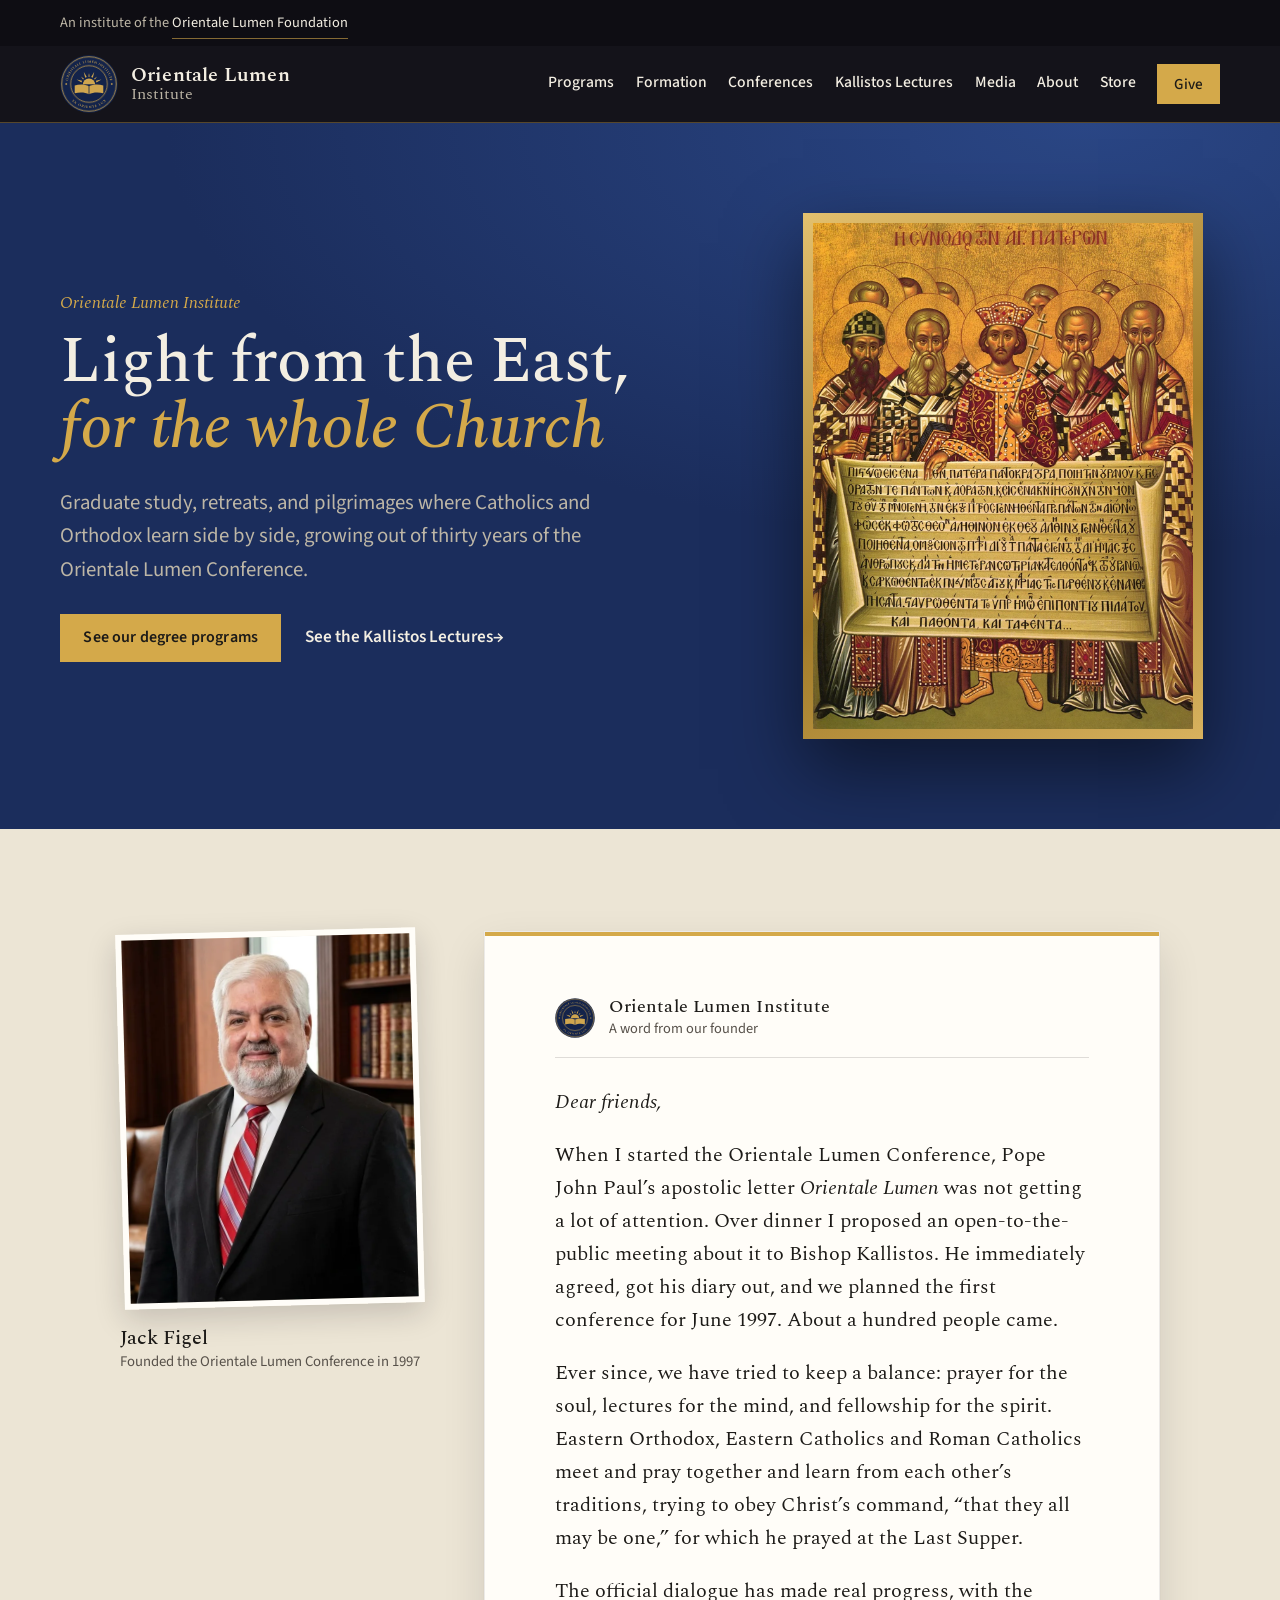
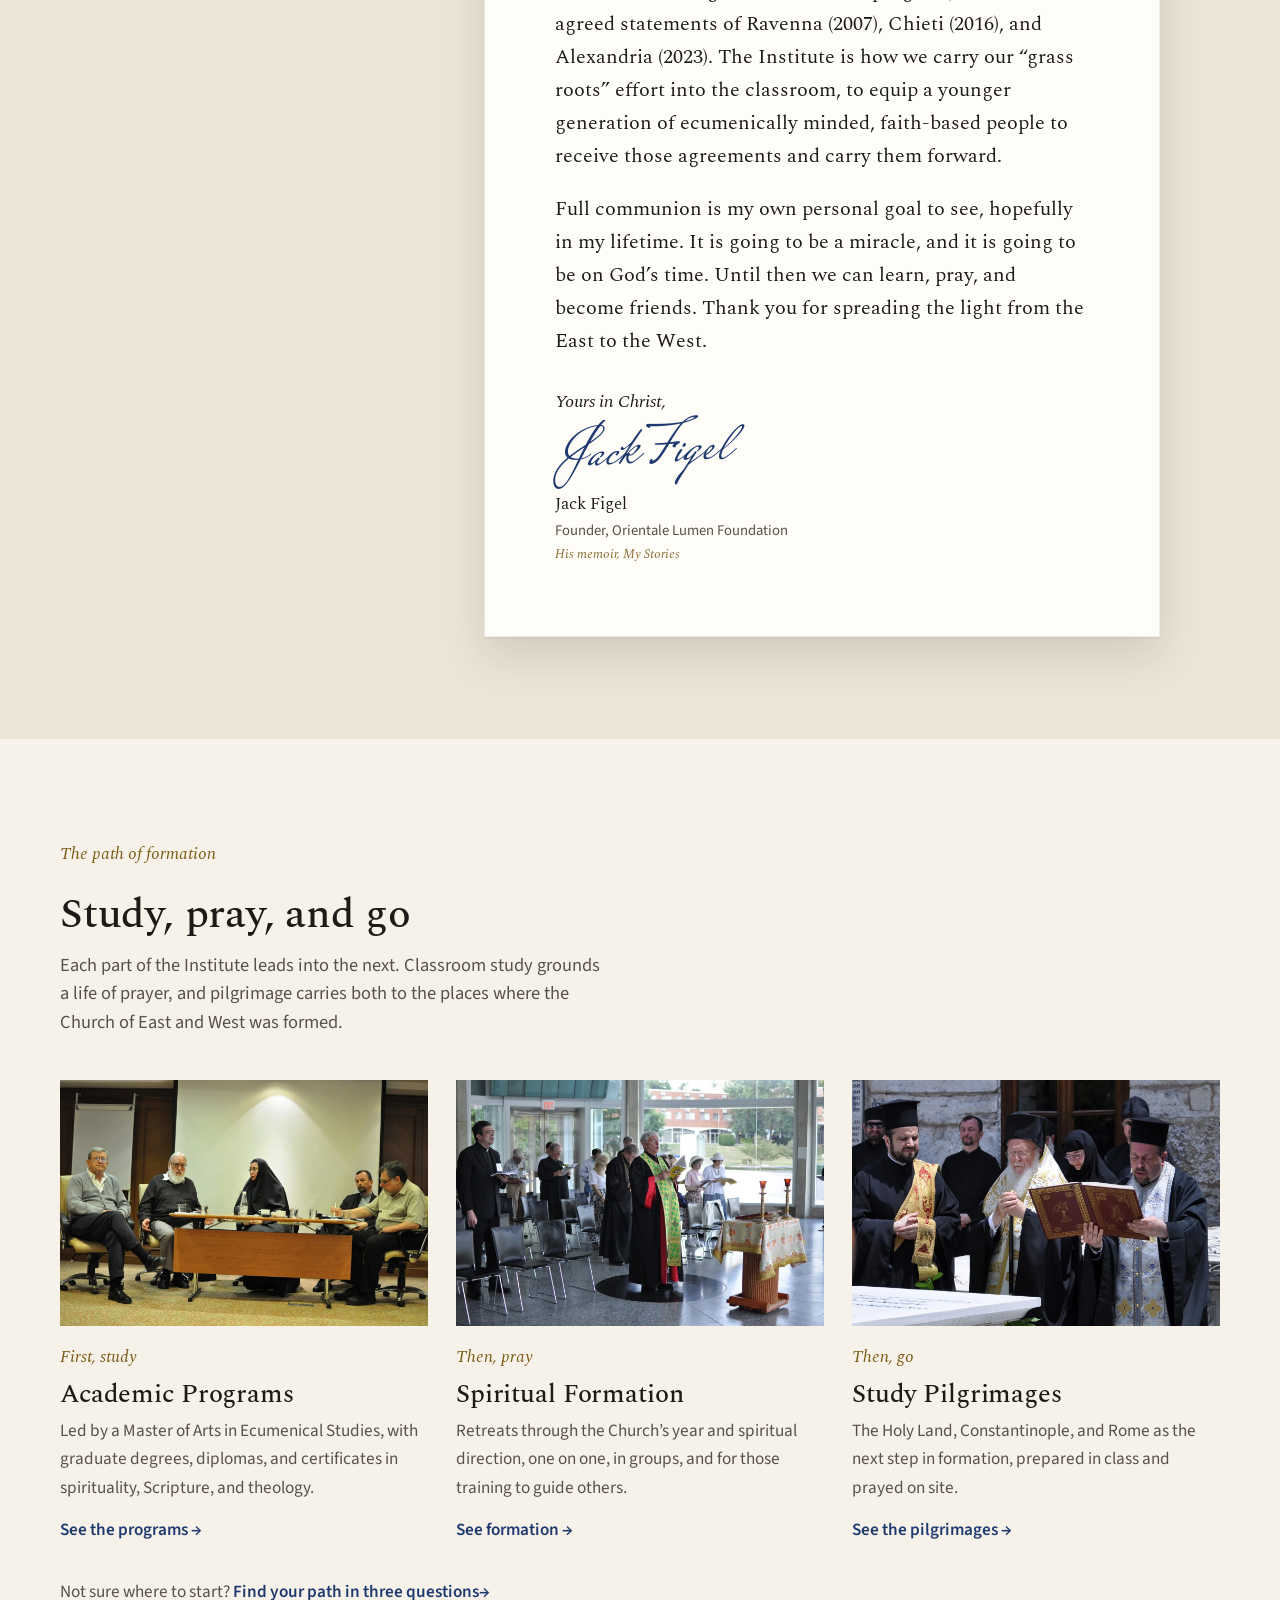
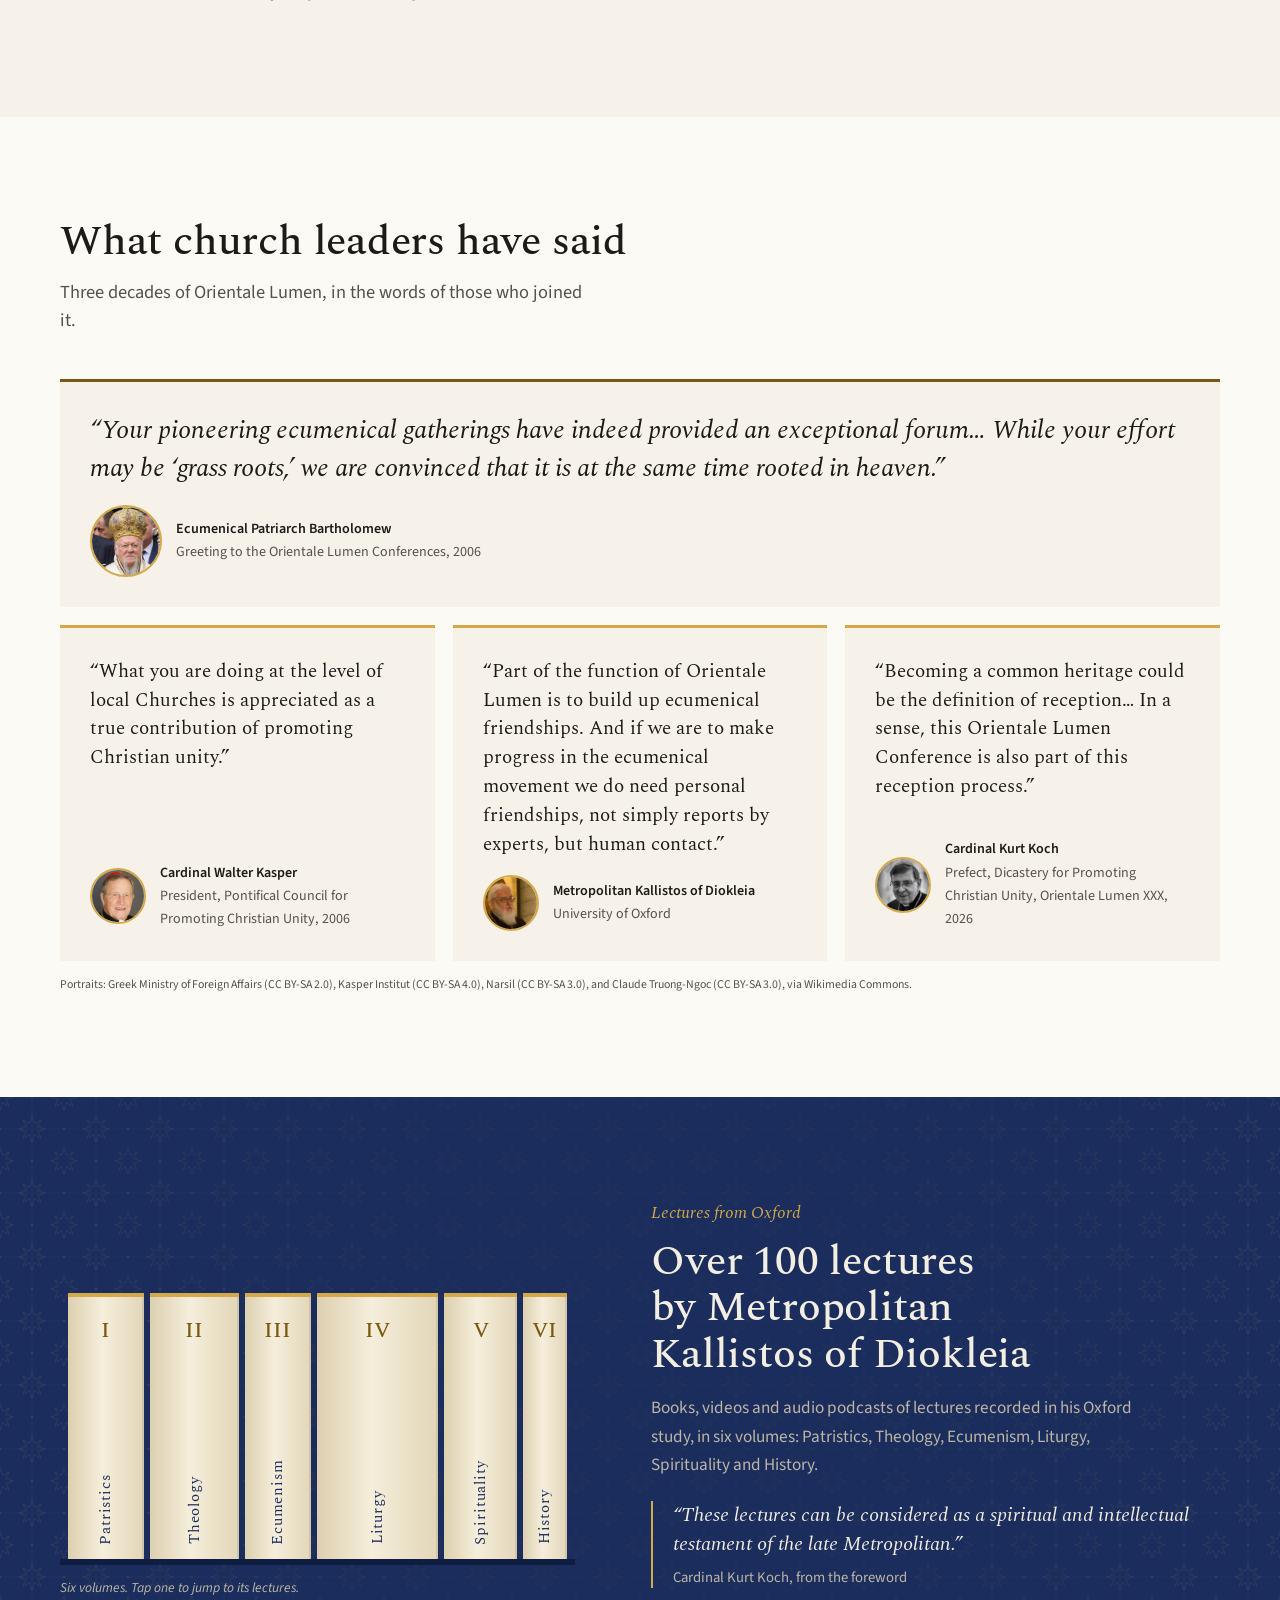
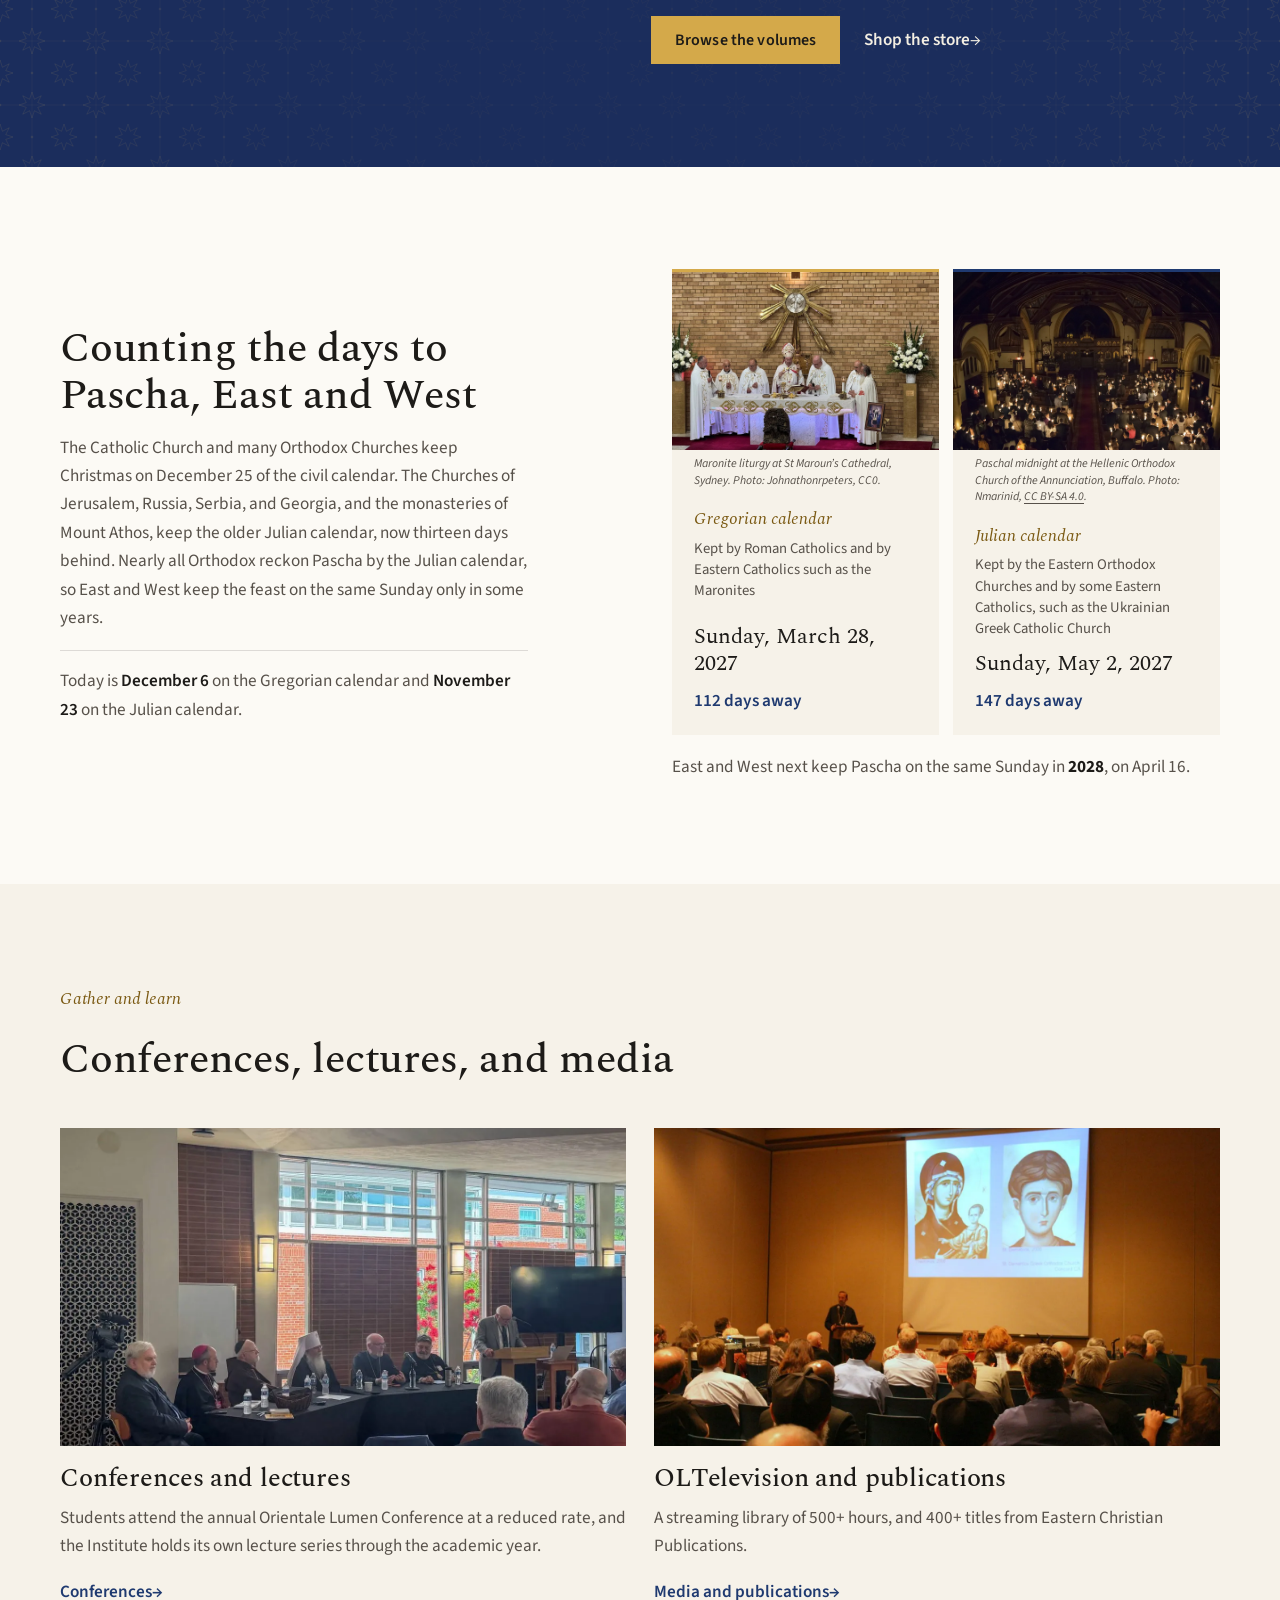
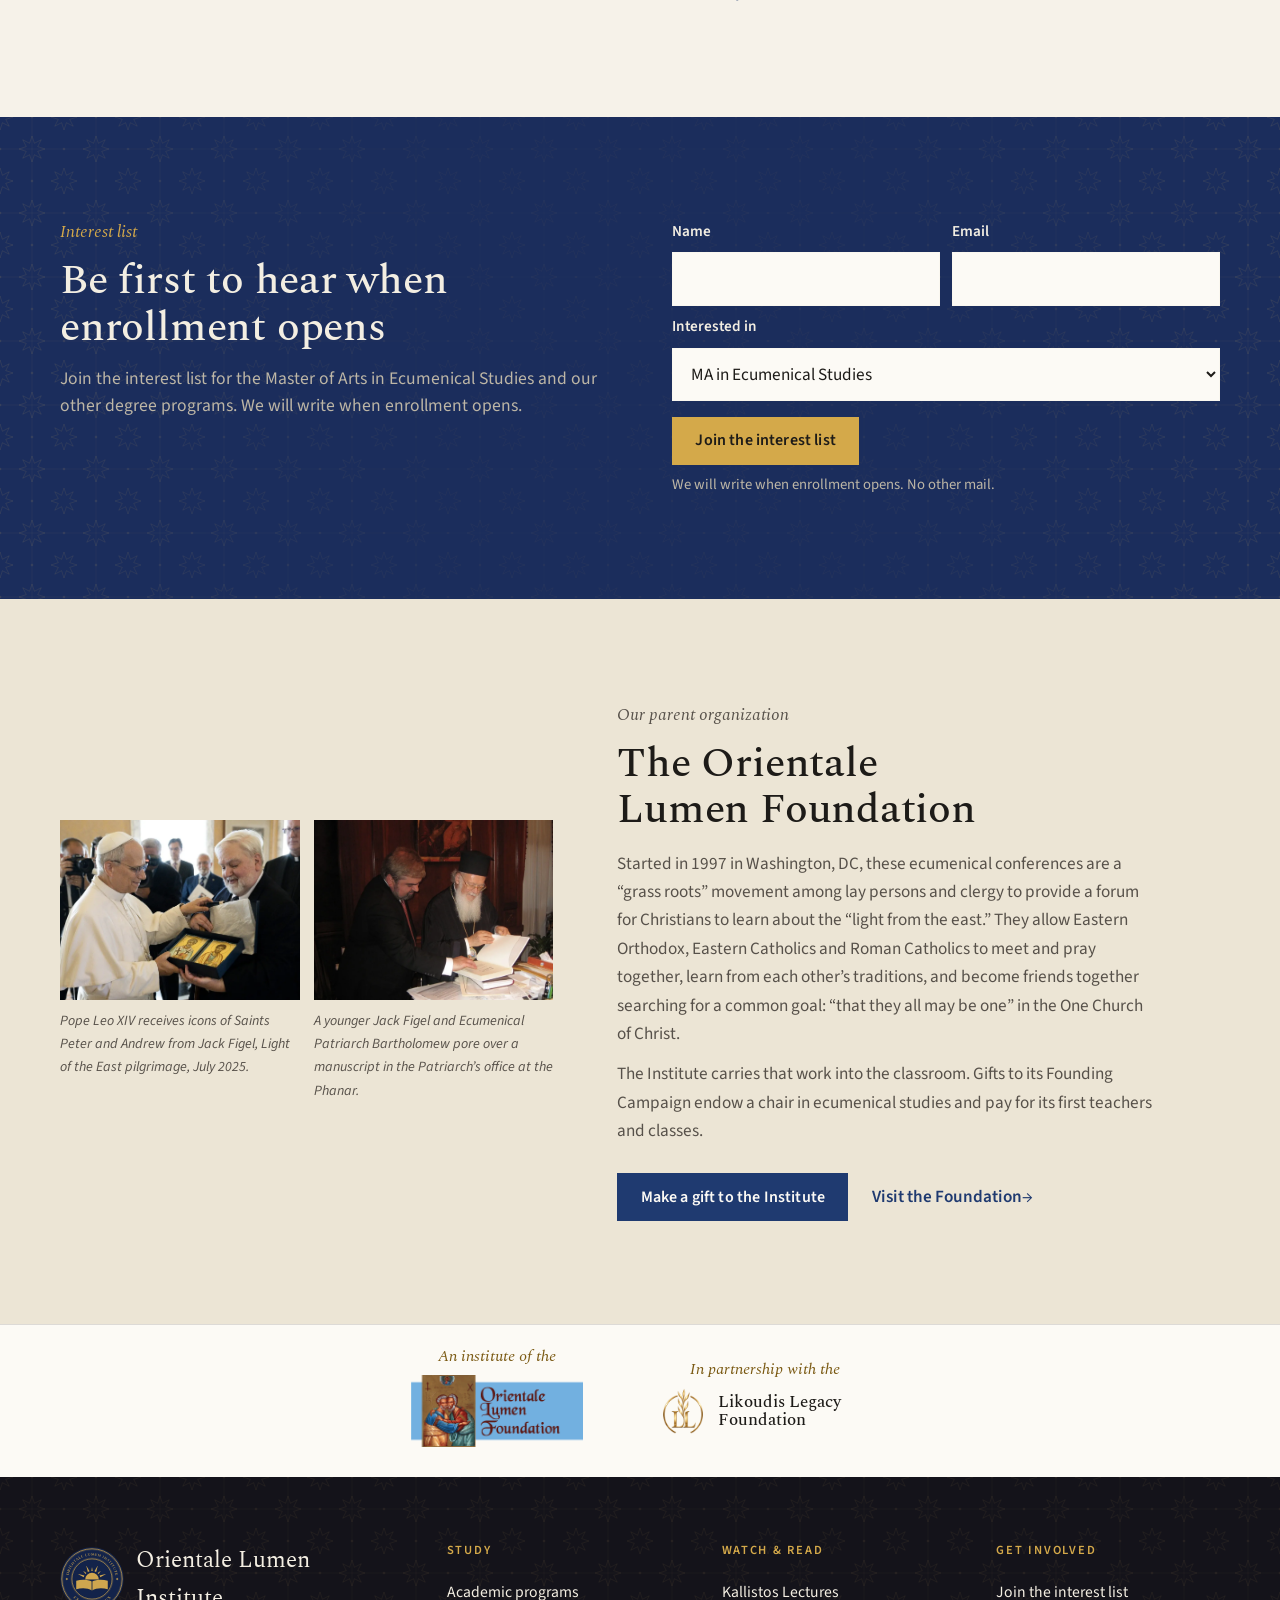
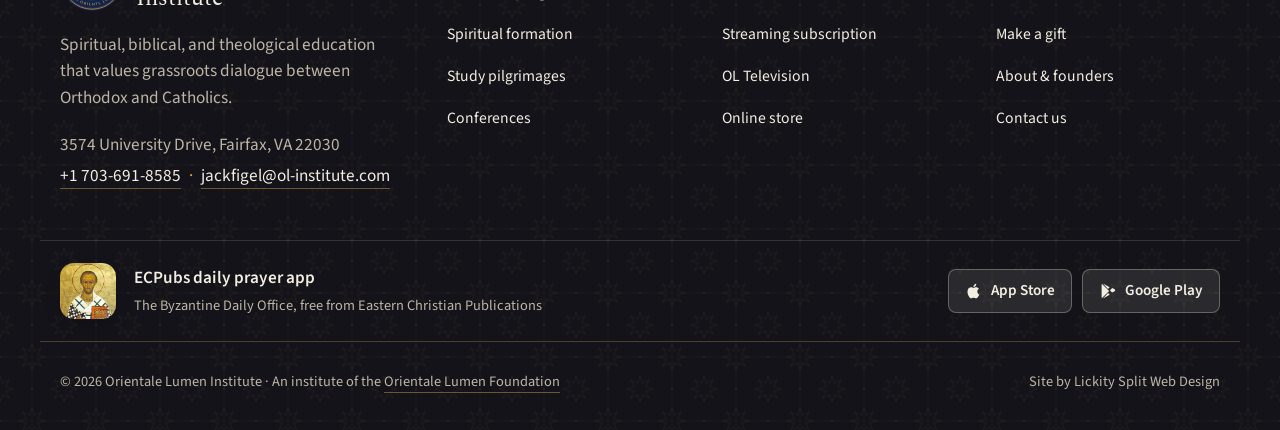
==== commit 5a9eb405: "About: My Stories in Jack's bio, audiences photo strip, documentary; founder letter links his memoir" ====
--- a/index.html
+++ b/index.html
@@ -17,7 +17,7 @@
 <meta name="theme-color" content="#14131a">
 <link rel="preconnect" href="https://fonts.googleapis.com"><link rel="preconnect" href="https://fonts.gstatic.com" crossorigin>
 <link rel="stylesheet" href="https://fonts.googleapis.com/css2?family=Mrs+Saint+Delafield&family=Spectral:ital,wght@0,400;0,500;0,600;1,400;1,500&family=Source+Sans+3:wght@400;500;600&display=swap">
-<link rel="stylesheet" href="styles.css?v=1023m">
+<link rel="stylesheet" href="styles.css?v=1023s">
 <script type="application/ld+json">{"@context": "https://schema.org", "@type": "EducationalOrganization", "name": "Orientale Lumen Institute", "url": "https://ol-institute.com", "email": "jackfigel@ol-institute.com", "telephone": "+1-703-691-8585", "address": {"@type": "PostalAddress", "streetAddress": "3574 University Drive", "addressLocality": "Fairfax", "addressRegion": "VA", "postalCode": "22030", "addressCountry": "US"}, "parentOrganization": {"@type": "Organization", "name": "Orientale Lumen Foundation", "url": "https://olfoundation.net"}}</script>
 </head>
 <body>
@@ -53,7 +53,7 @@
     <p>The official dialogue has made real progress, with the agreed statements of Ravenna (2007), Chieti (2016), and Alexandria (2023). The Institute is how we carry our “grass roots” effort into the classroom, to equip a younger generation of ecumenically minded, faith-based people to receive those agreements and carry them forward.</p>
     <p>Full communion is my own personal goal to see, hopefully in my lifetime. It is going to be a miracle, and it is going to be on God’s time. Until then we can learn, pray, and become friends. Thank you for spreading the light from the East to the West.</p></div>
     <button type="button" class="letter-toggle js-only" id="letter-toggle" aria-expanded="false" aria-controls="letter-more">Read the full letter</button>
-    <div class="sign-row"><span class="sign-pic" aria-hidden="true"><picture><source srcset="img/jack-portrait.webp" type="image/webp"><img src="img/jack-portrait.jpg" alt="" loading="eager" decoding="async" width="640" height="800"></picture></span><p class="sign"><span class="yic">Yours in Christ,</span><span class="sig" aria-hidden="true">Jack Figel</span><span class="signame">Jack Figel</span><small>Founder, Orientale Lumen Foundation</small></p></div>
+    <div class="sign-row"><span class="sign-pic" aria-hidden="true"><picture><source srcset="img/jack-portrait.webp" type="image/webp"><img src="img/jack-portrait.jpg" alt="" loading="eager" decoding="async" width="640" height="800"></picture></span><p class="sign"><span class="yic">Yours in Christ,</span><span class="sig" aria-hidden="true">Jack Figel</span><span class="signame">Jack Figel</span><small>Founder, Orientale Lumen Foundation</small><a class="memoir" href="https://jackfigel.com/books/" target="_blank" rel="noopener">His memoir, <cite>My Stories</cite></a></p></div>
   </article>
 </div></section>
 
--- a/styles.css
+++ b/styles.css
@@ -1175,3 +1175,33 @@
 .mini-spine:hover{transform:translateY(-4px)}
 
 .cur-further{opacity:.85;font-size:.9rem!important}
+
+.mlabel .m-ic{display:grid;width:68px;height:68px;margin:0 0 14px}
+.mlabel .m-ic svg{width:44px;height:44px}
+.shelf-panel{border-radius:16px;position:relative;box-shadow:0 18px 40px -18px rgba(15,29,64,.55),inset 0 0 0 1px rgba(216,178,94,.55),inset 0 0 0 7px var(--royal),inset 0 0 0 8px rgba(216,178,94,.3);background:radial-gradient(120% 90% at 50% 0%,rgba(255,255,255,.07),transparent 60%),var(--royal)}
+.shelf-panel .shelf-cap{text-align:center}
+.preface-list li.pref-item{grid-template-columns:72px minmax(0,1fr)}
+.pref-item .mini-spine{justify-self:center;min-width:0;padding-inline:0}
+.pref-item a[href="#patristics"]{width:44px}.pref-item a[href="#theology"]{width:51px}.pref-item a[href="#ecumenism"]{width:39px}.pref-item a[href="#liturgy"]{width:70px}.pref-item a[href="#spirituality"]{width:43px}.pref-item a[href="#history"]{width:27px}
+.mrow{padding-block:clamp(22px,3vw,32px);gap:16px clamp(28px,5vw,64px)}
+.mlabel .m-ic{width:56px;height:56px;margin:0 0 10px}
+.mlabel .m-ic svg{width:36px;height:36px}
+.mlabel .kicker{margin-bottom:.3rem}
+.mlabel h2{margin-bottom:6px}
+.mnote{margin-bottom:6px}
+.mlabel .links{margin-top:6px}
+.mlabel:has(.m-ic){display:grid;grid-template-columns:56px minmax(0,1fr);column-gap:18px;align-content:start}
+.mlabel:has(.m-ic)>*{grid-column:2}
+.mlabel .m-ic{grid-column:1;grid-row:1/span 2;margin:4px 0 0}
+
+/* about: audiences + documentary */
+.audiences { margin-top: clamp(40px, 5vw, 60px); padding-top: clamp(28px, 4vw, 40px); border-top: 1px solid var(--rule); }
+.audiences .aud-k { margin: 0; }
+.audiences .photo-strip { margin-top: 16px; }
+.doc-feature { display: grid; grid-template-columns: minmax(0, 1.5fr) minmax(0, 1fr); gap: clamp(24px, 4vw, 48px); align-items: center; margin-top: clamp(44px, 6vw, 72px); }
+.doc-frame { position: relative; aspect-ratio: 16 / 9; background: #000; box-shadow: 0 0 0 1px rgba(216,178,94,.6), 0 0 0 7px var(--paper, #fbf8f2), 0 0 0 8px rgba(216,178,94,.35), 0 24px 50px -24px rgba(15,29,64,.5); }
+.doc-frame iframe { position: absolute; inset: 0; width: 100%; height: 100%; border: 0; }
+.doc-txt h3 { font-size: clamp(1.5rem, 2.4vw, 2rem); margin: 0 0 10px; }
+.doc-txt p:last-child { color: var(--ink-2); margin: 0; }
+@media (max-width: 860px) { html:not(.desktop-view) .doc-feature { grid-template-columns: 1fr; } }
+.sign .memoir{display:block;margin-top:6px;font-size:.8rem;color:var(--gold-dark,#8a6d2f);text-decoration:none;border-bottom:1px solid transparent;width:max-content}.sign .memoir:hover{border-bottom-color:currentColor}
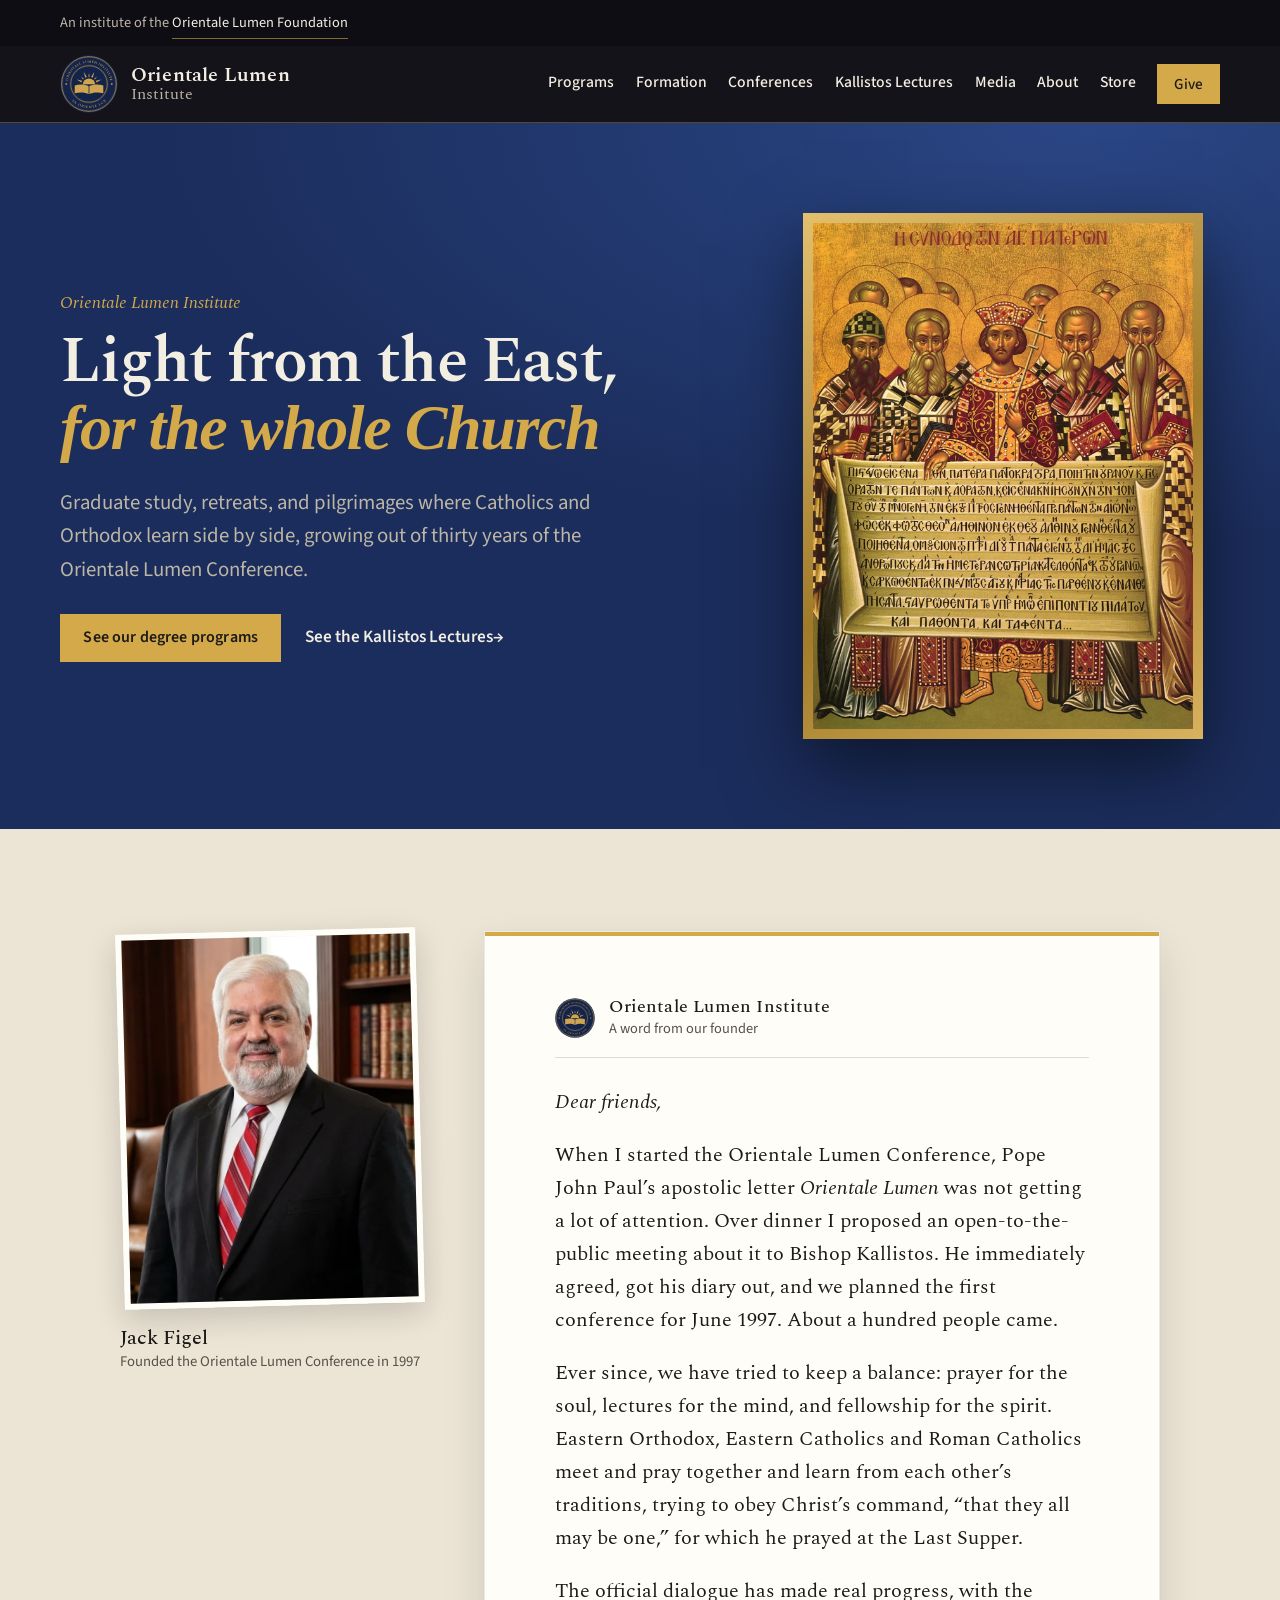
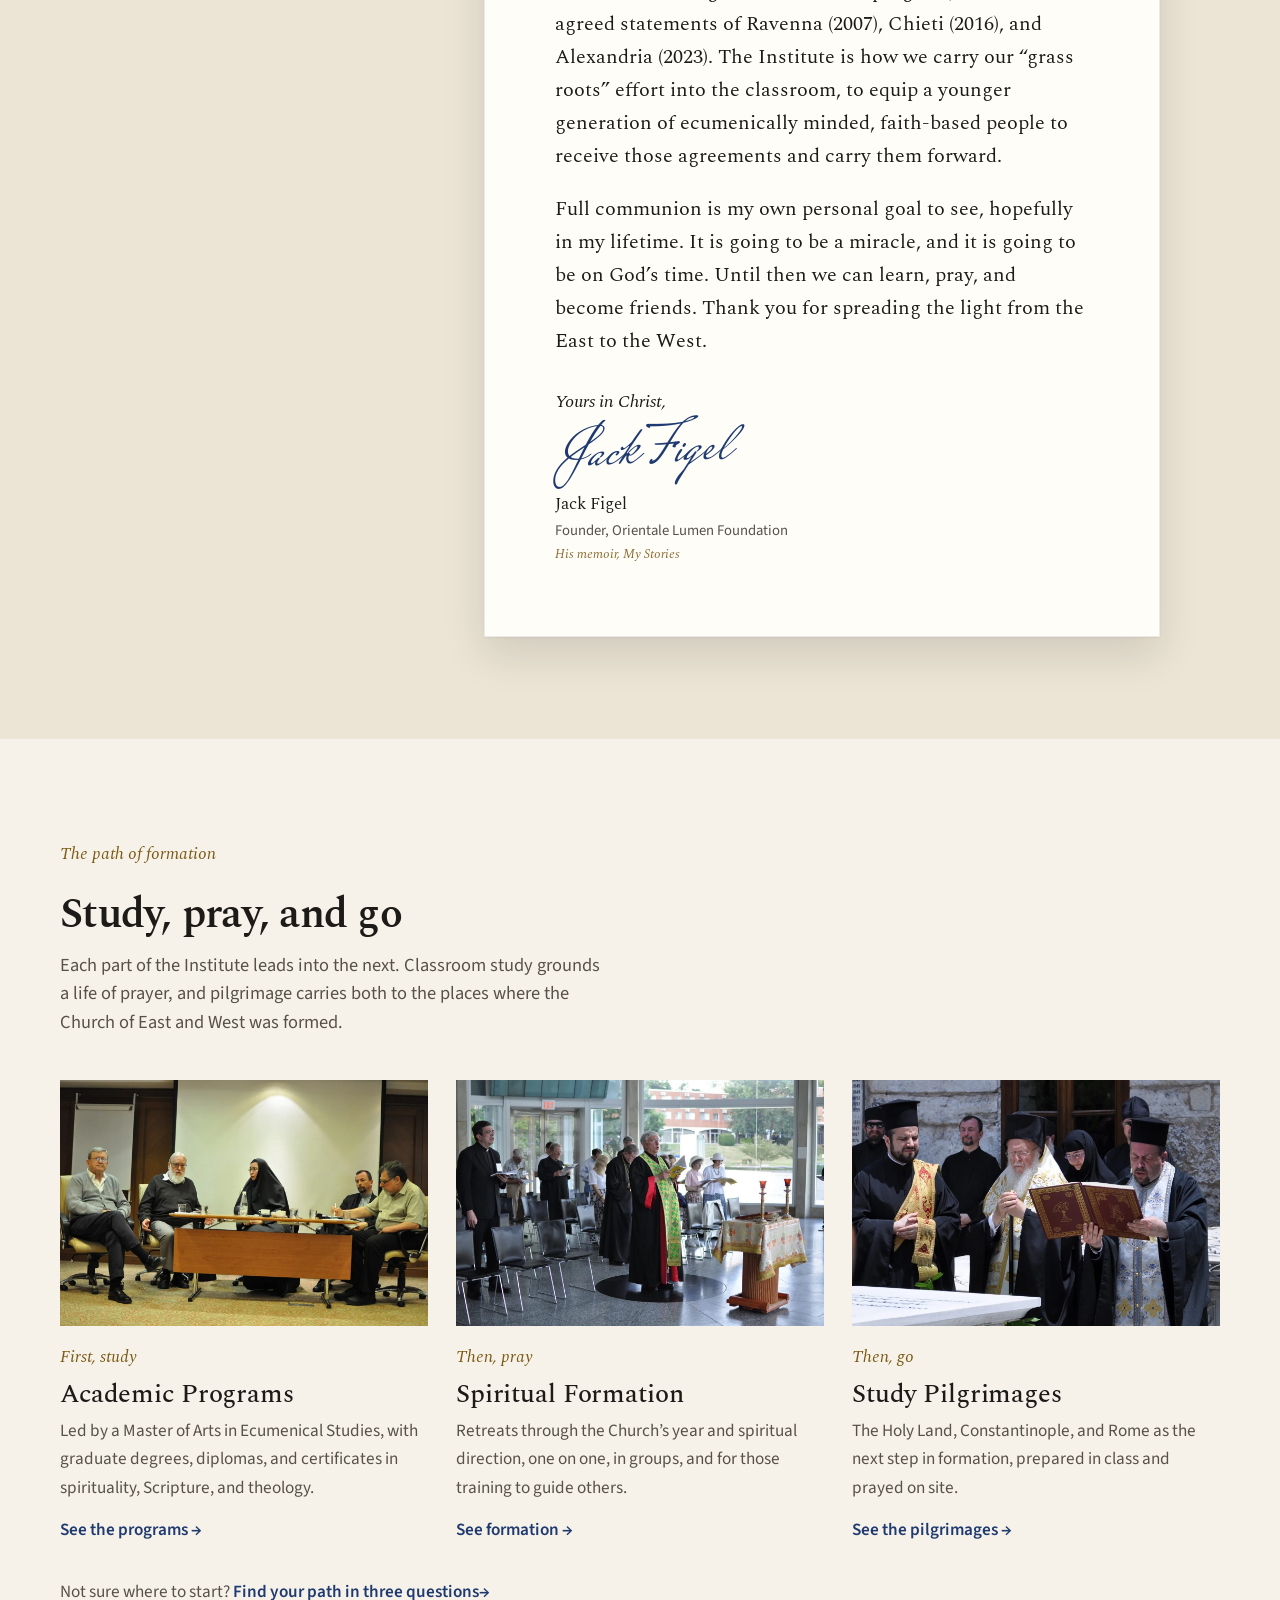
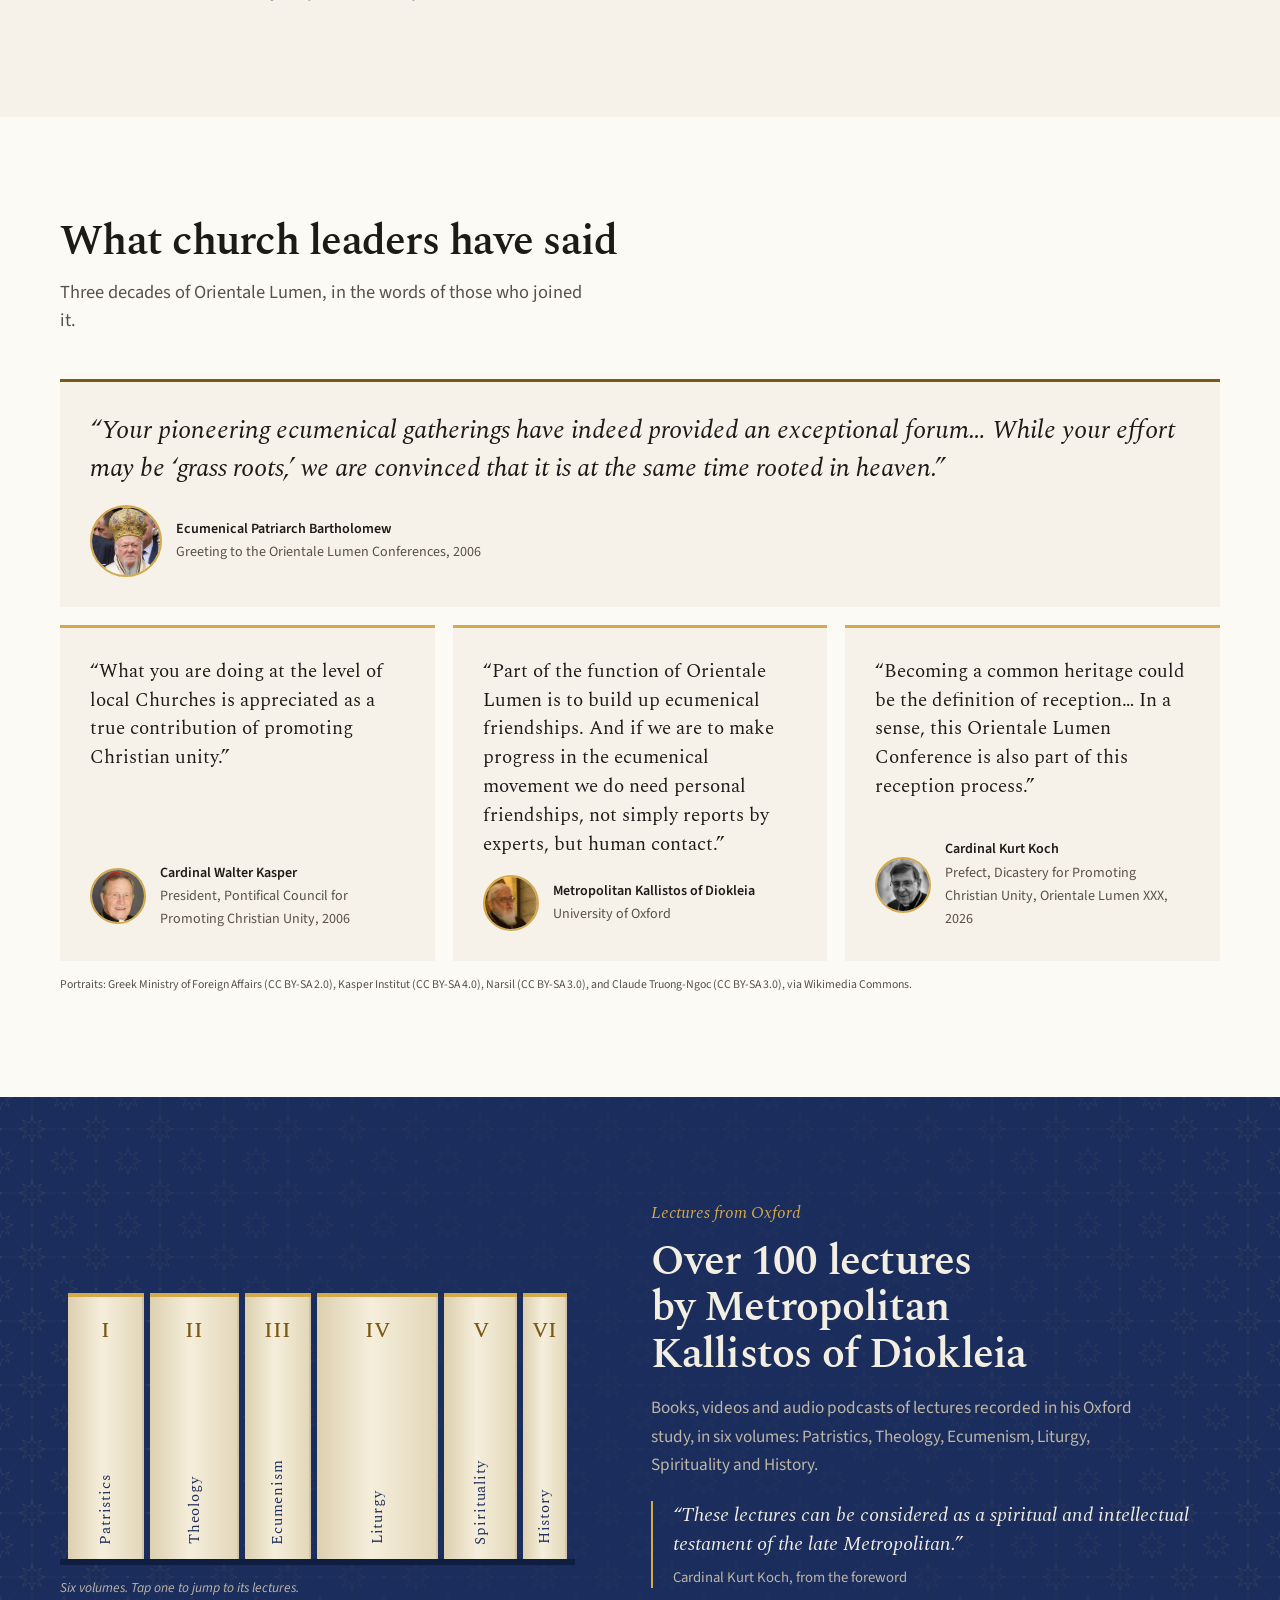
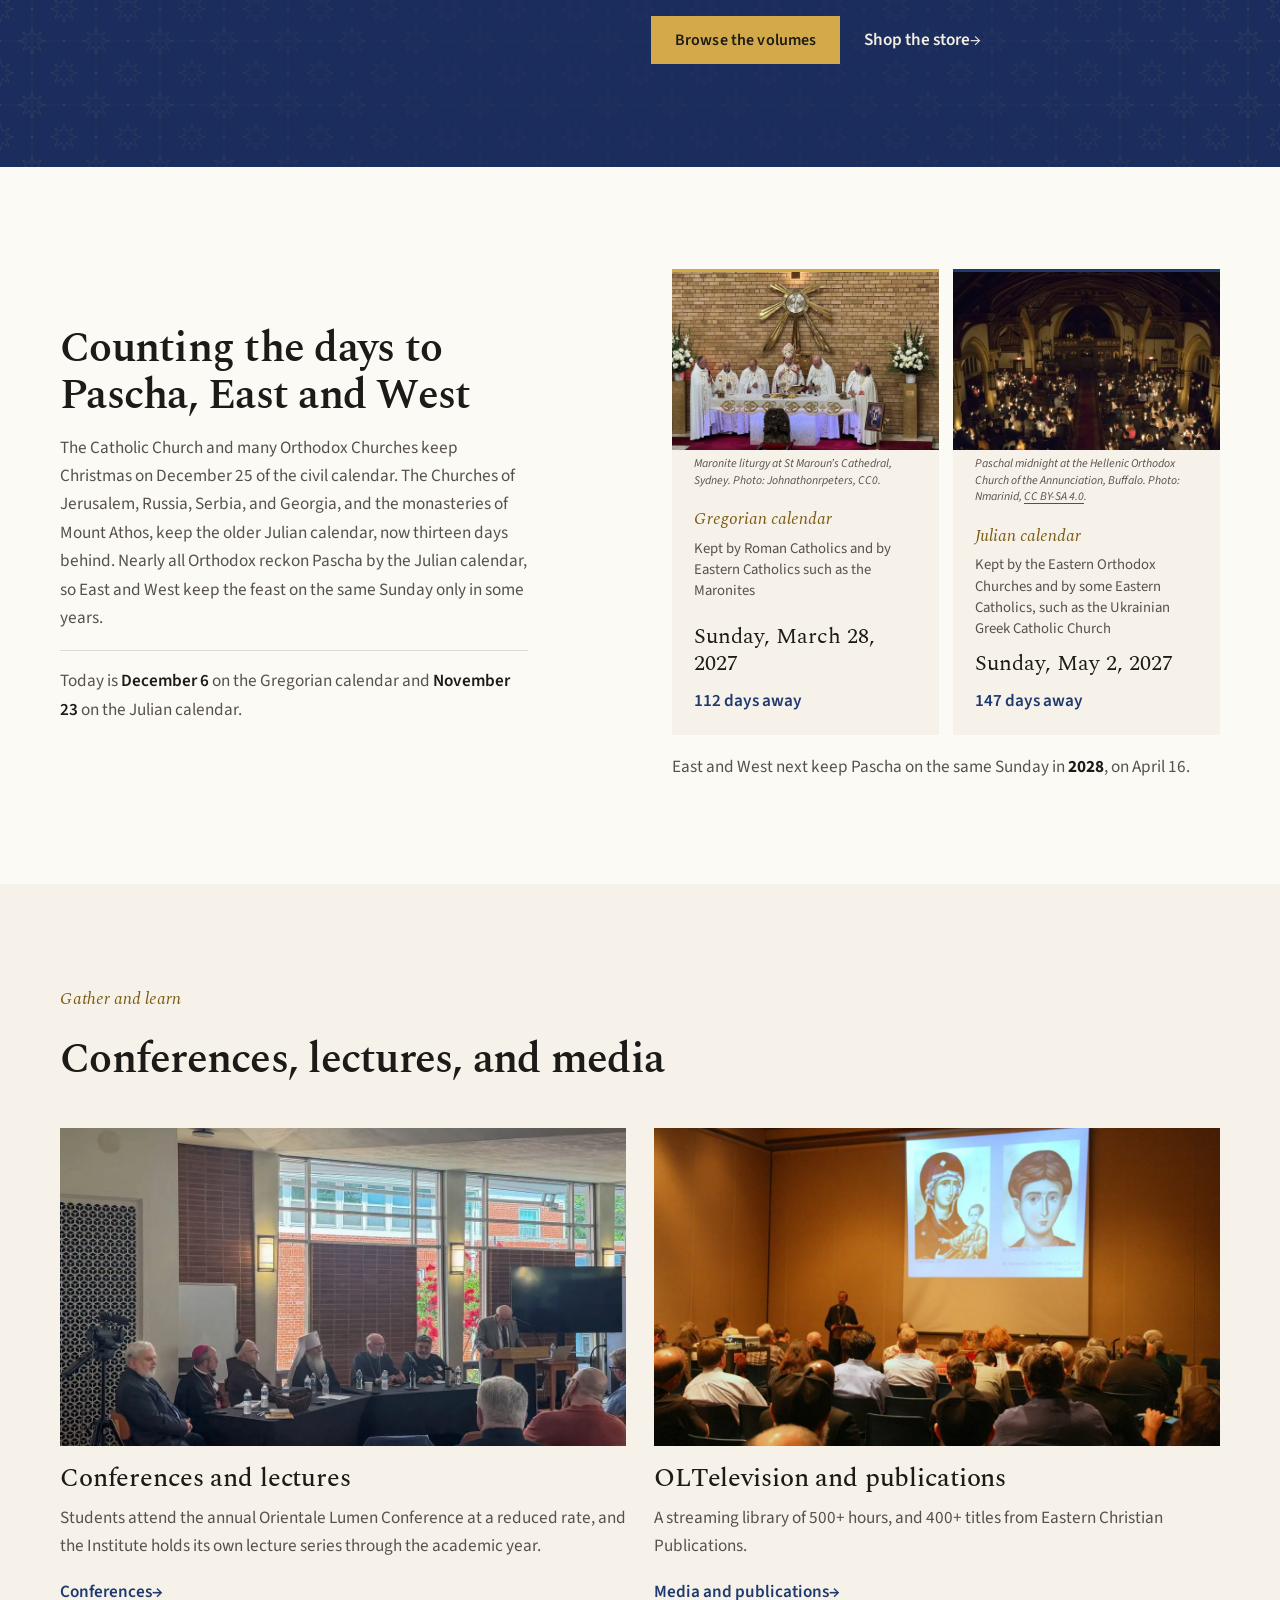
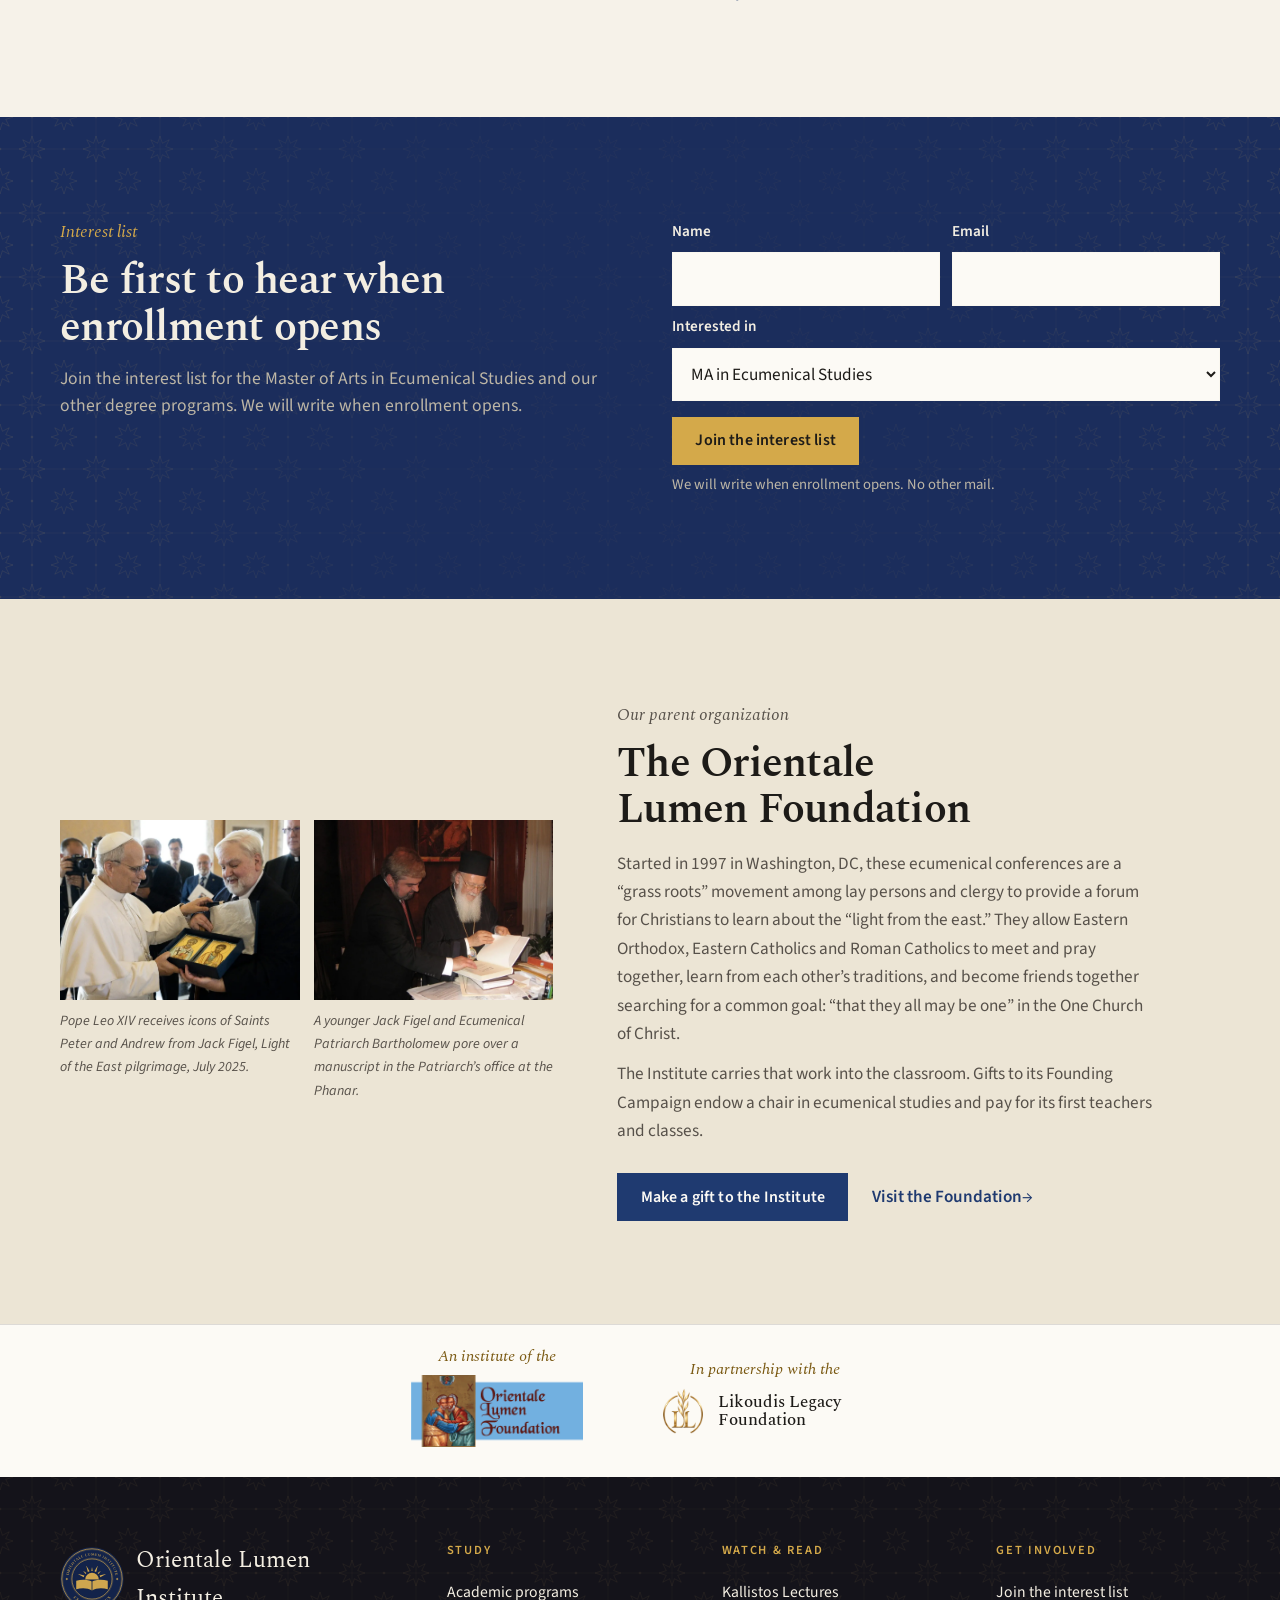
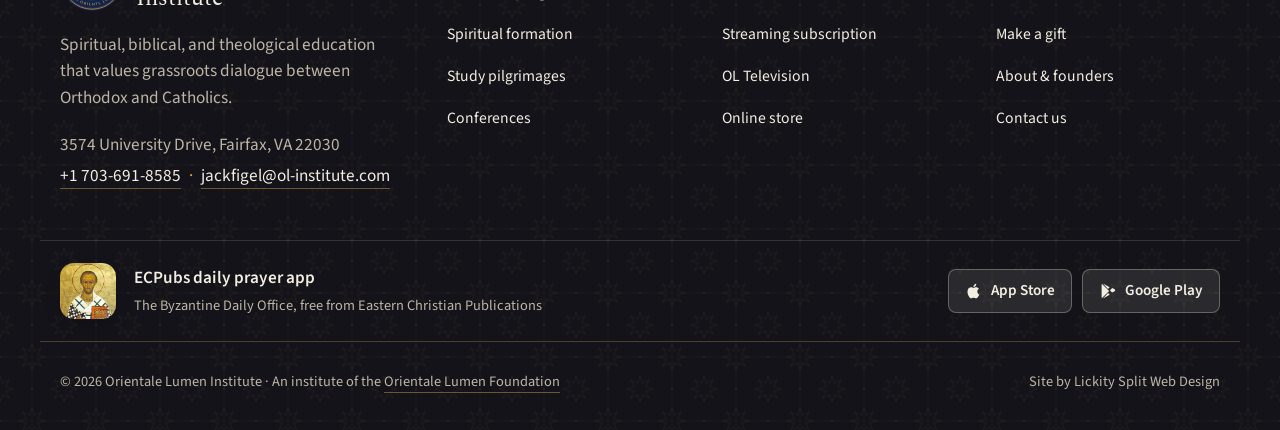
==== commit 982e4ecf: "About: audiences with four popes and the Ecumenical Patriarch; Kallistos award badge; headings heavi" ====
--- a/index.html
+++ b/index.html
@@ -17,7 +17,7 @@
 <meta name="theme-color" content="#14131a">
 <link rel="preconnect" href="https://fonts.googleapis.com"><link rel="preconnect" href="https://fonts.gstatic.com" crossorigin>
 <link rel="stylesheet" href="https://fonts.googleapis.com/css2?family=Mrs+Saint+Delafield&family=Spectral:ital,wght@0,400;0,500;0,600;1,400;1,500&family=Source+Sans+3:wght@400;500;600&display=swap">
-<link rel="stylesheet" href="styles.css?v=1023s">
+<link rel="stylesheet" href="styles.css?v=1023v">
 <script type="application/ld+json">{"@context": "https://schema.org", "@type": "EducationalOrganization", "name": "Orientale Lumen Institute", "url": "https://ol-institute.com", "email": "jackfigel@ol-institute.com", "telephone": "+1-703-691-8585", "address": {"@type": "PostalAddress", "streetAddress": "3574 University Drive", "addressLocality": "Fairfax", "addressRegion": "VA", "postalCode": "22030", "addressCountry": "US"}, "parentOrganization": {"@type": "Organization", "name": "Orientale Lumen Foundation", "url": "https://olfoundation.net"}}</script>
 </head>
 <body>
--- a/styles.css
+++ b/styles.css
@@ -1205,3 +1205,31 @@
 .doc-txt p:last-child { color: var(--ink-2); margin: 0; }
 @media (max-width: 860px) { html:not(.desktop-view) .doc-feature { grid-template-columns: 1fr; } }
 .sign .memoir{display:block;margin-top:6px;font-size:.8rem;color:var(--gold-dark,#8a6d2f);text-decoration:none;border-bottom:1px solid transparent;width:max-content}.sign .memoir:hover{border-bottom-color:currentColor}
+
+/* Kallistos coverflow */
+.cf-sec .sec-head.center { text-align: center; }
+.cf { position: relative; height: clamp(360px, 42vw, 500px); perspective: 1400px; margin-top: 8px; outline: none; }
+.cf-stage { position: absolute; inset: 0; transform-style: preserve-3d; }
+.cf-card { position: absolute; left: 50%; top: 0; width: clamp(200px, 22vw, 290px); transition: transform .6s cubic-bezier(.2,.7,.2,1), opacity .4s; transform-origin: center center; display: block; }
+.cf-card img { display: block; width: 100%; height: auto; box-shadow: 0 30px 50px -20px rgba(0,0,0,.7), 0 0 0 1px rgba(216,178,94,.25); }
+.cf-card.is-cur img { box-shadow: 0 34px 60px -18px rgba(0,0,0,.75), 0 0 0 1px rgba(216,178,94,.7); }
+.cf-card:not(.is-cur) img { filter: brightness(.82); }
+.cf-card::after { content: ""; position: absolute; left: 4%; right: 4%; top: 100%; height: 40%; background: linear-gradient(rgba(0,0,0,.25), transparent); filter: blur(10px); pointer-events: none; }
+.cf-nav { position: absolute; top: 42%; z-index: 20; width: 46px; height: 46px; border-radius: 50%; border: 1px solid rgba(216,178,94,.6); background: rgba(14,26,52,.6); color: #e9d7a8; font-size: 1.7rem; line-height: 1; cursor: pointer; transition: background .2s; }
+.cf-nav:hover { background: rgba(216,178,94,.25); }
+.cf-prev { left: 0; } .cf-next { right: 0; }
+.cf-cap { text-align: center; font-family: var(--display); font-style: italic; font-size: 1.35rem; color: #e9d7a8; margin: 18px 0 10px; }
+.cf-dots { display: flex; justify-content: center; gap: 10px; }
+.cf-dot { width: 9px; height: 9px; border-radius: 50%; border: 1px solid rgba(216,178,94,.7); background: transparent; padding: 0; cursor: pointer; }
+.cf-dot.on { background: #d8b25e; }
+@media (prefers-reduced-motion: reduce) { .cf-card { transition: none; } }
+.cf-sec { overflow: hidden; }
+.cf-sec .sec-head { margin-left: auto; margin-right: auto; text-align: center; max-width: none; }
+
+.aud-grid { grid-template-columns: repeat(3, minmax(0, 1fr)); }
+@media (max-width: 760px) { html:not(.desktop-view) .aud-grid { grid-template-columns: repeat(2, minmax(0, 1fr)); } }
+.award { display: inline-flex; align-items: center; gap: 10px; margin: 14px 0 0; padding: 7px 14px; border: 1px solid rgba(216,178,94,.6); color: #e9d7a8; font-size: .85rem; letter-spacing: .04em; }
+.award-ic { color: #d8b25e; }
+/* display type: a touch more presence */
+h1, h2 { font-weight: 600; letter-spacing: -0.018em; }
+h1 { letter-spacing: -0.022em; }
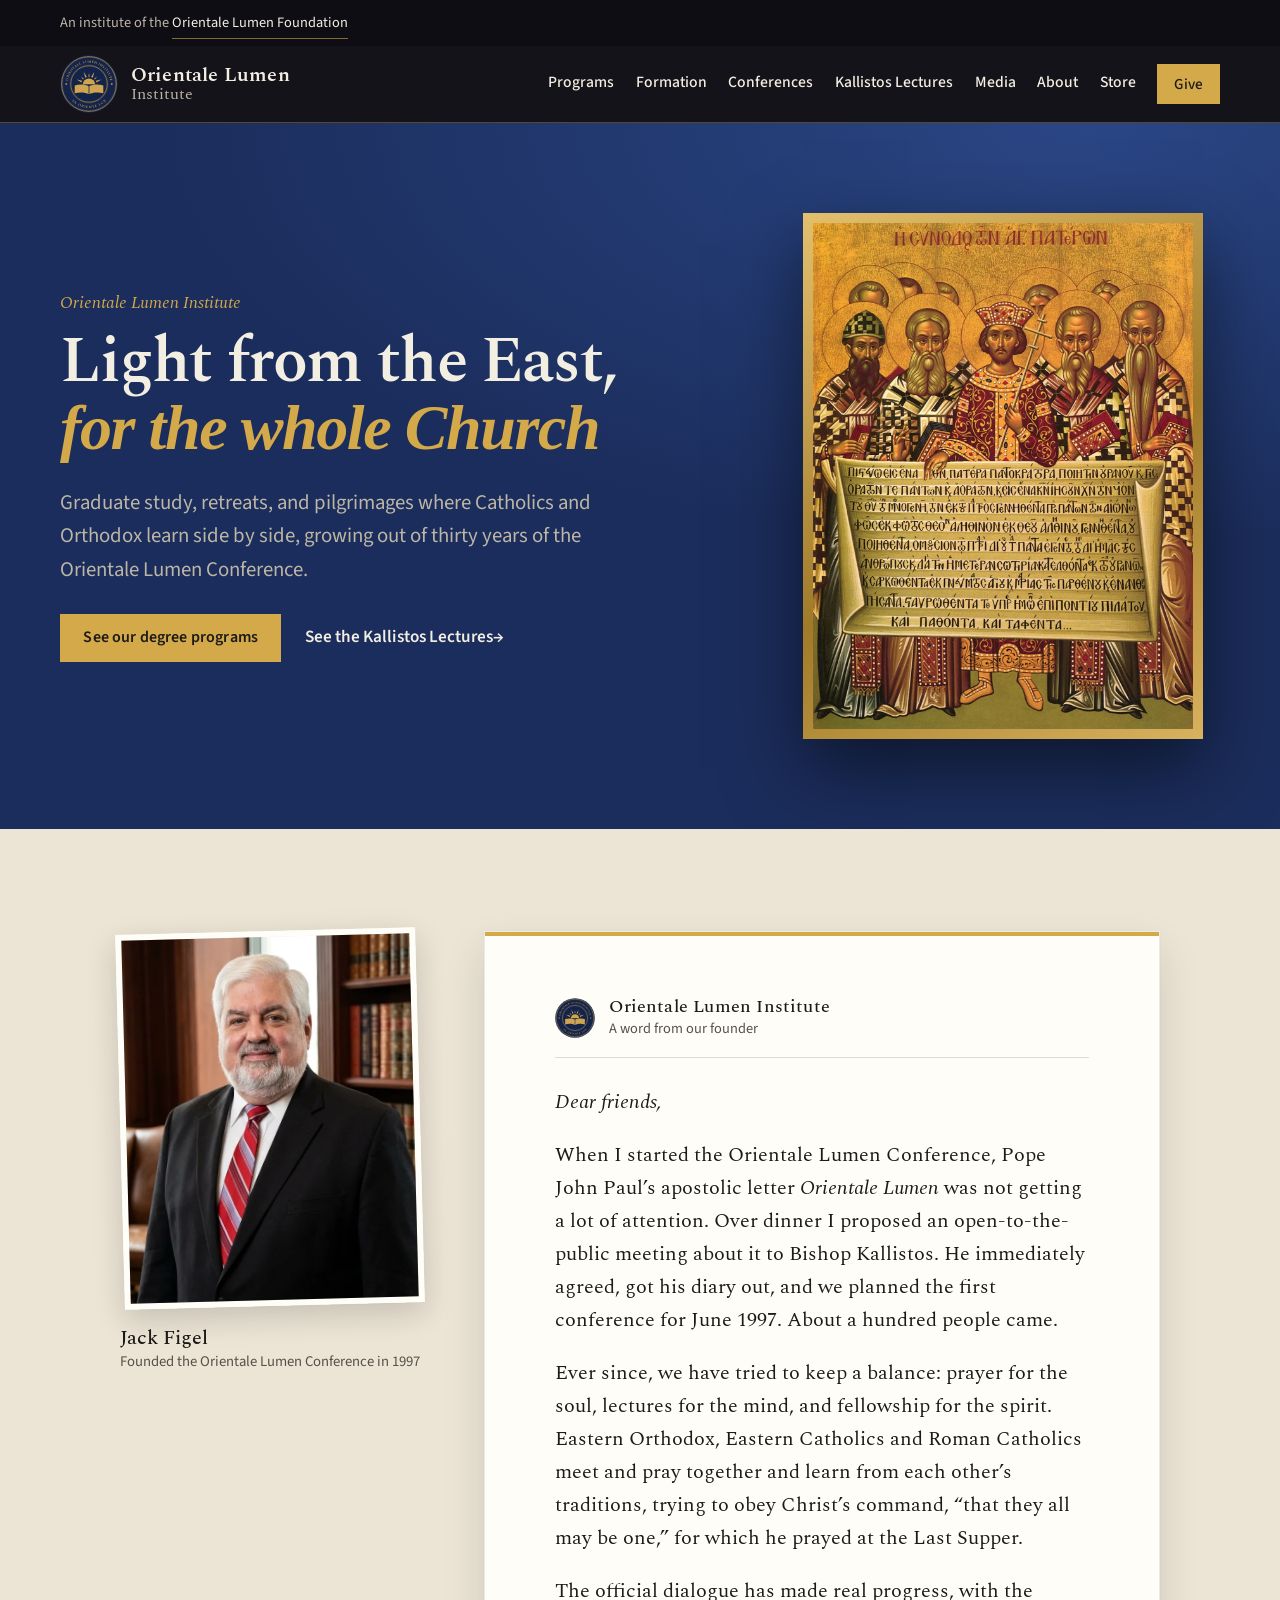
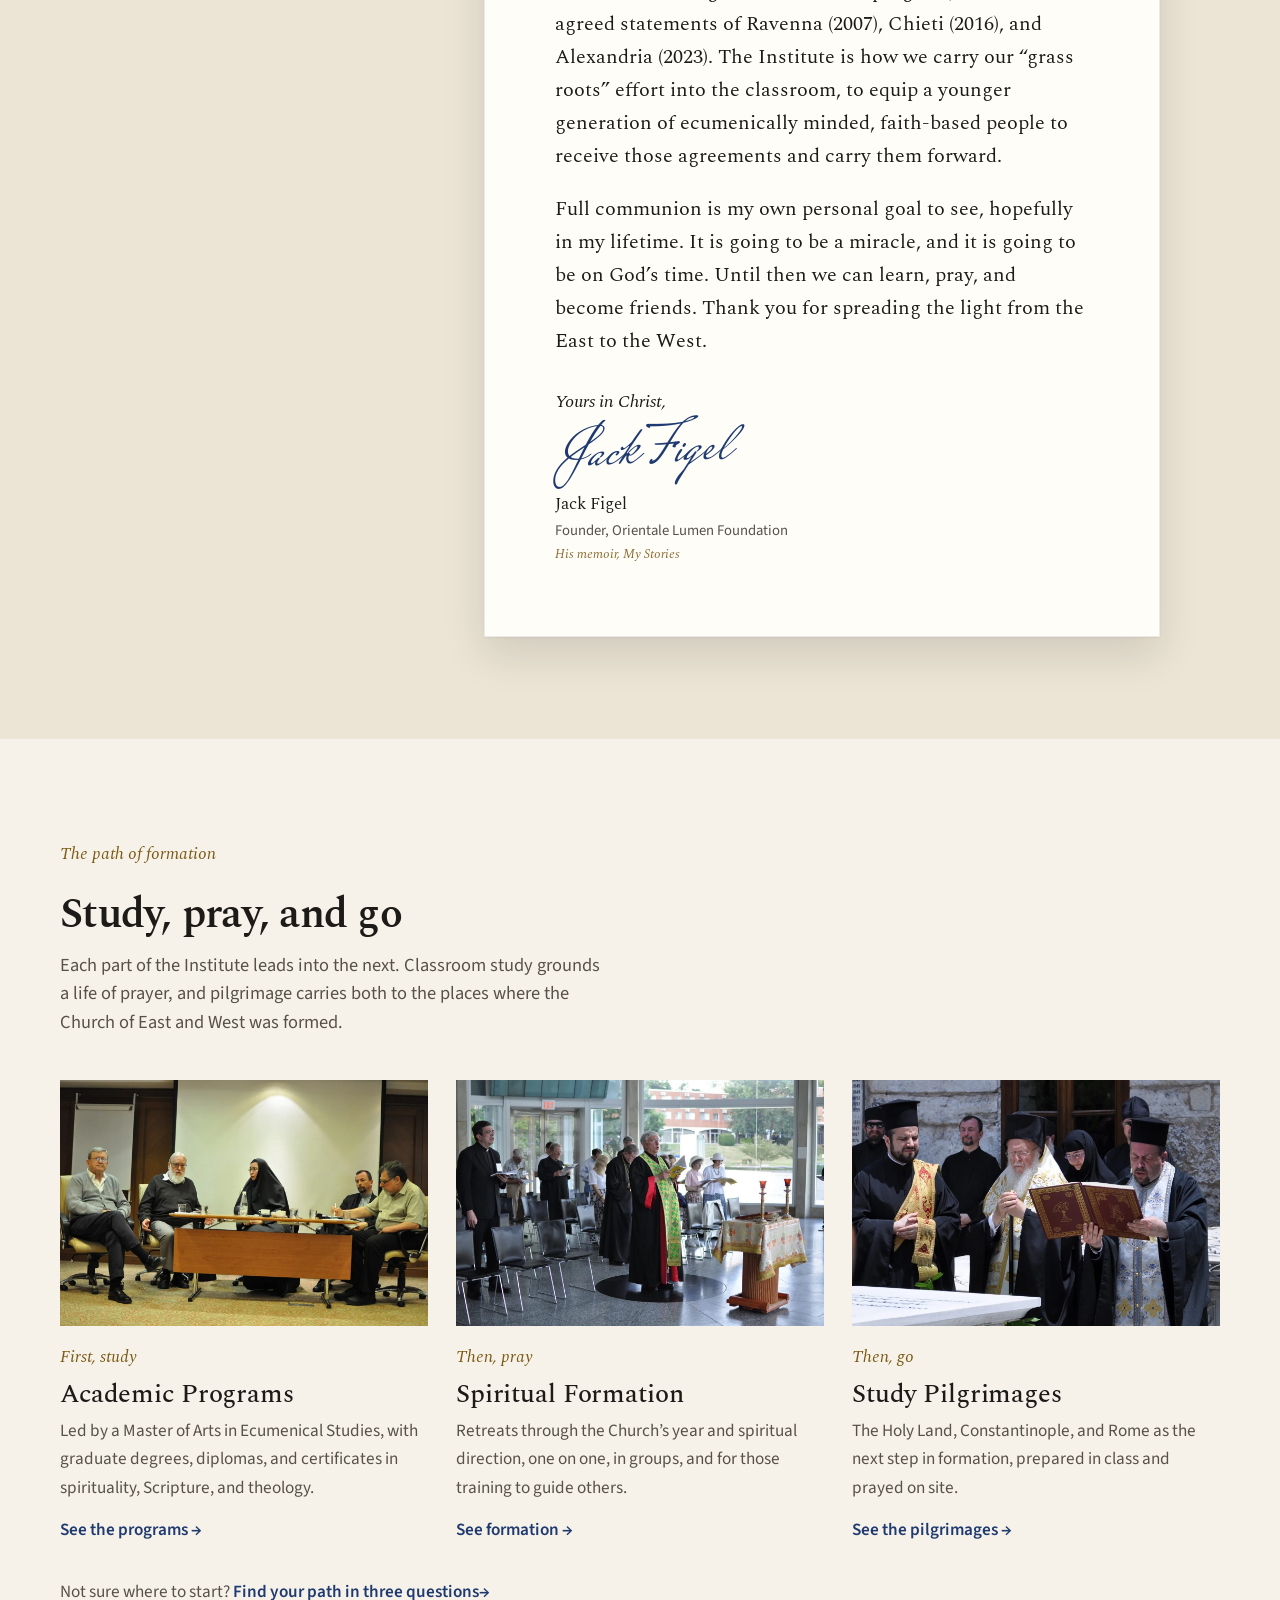
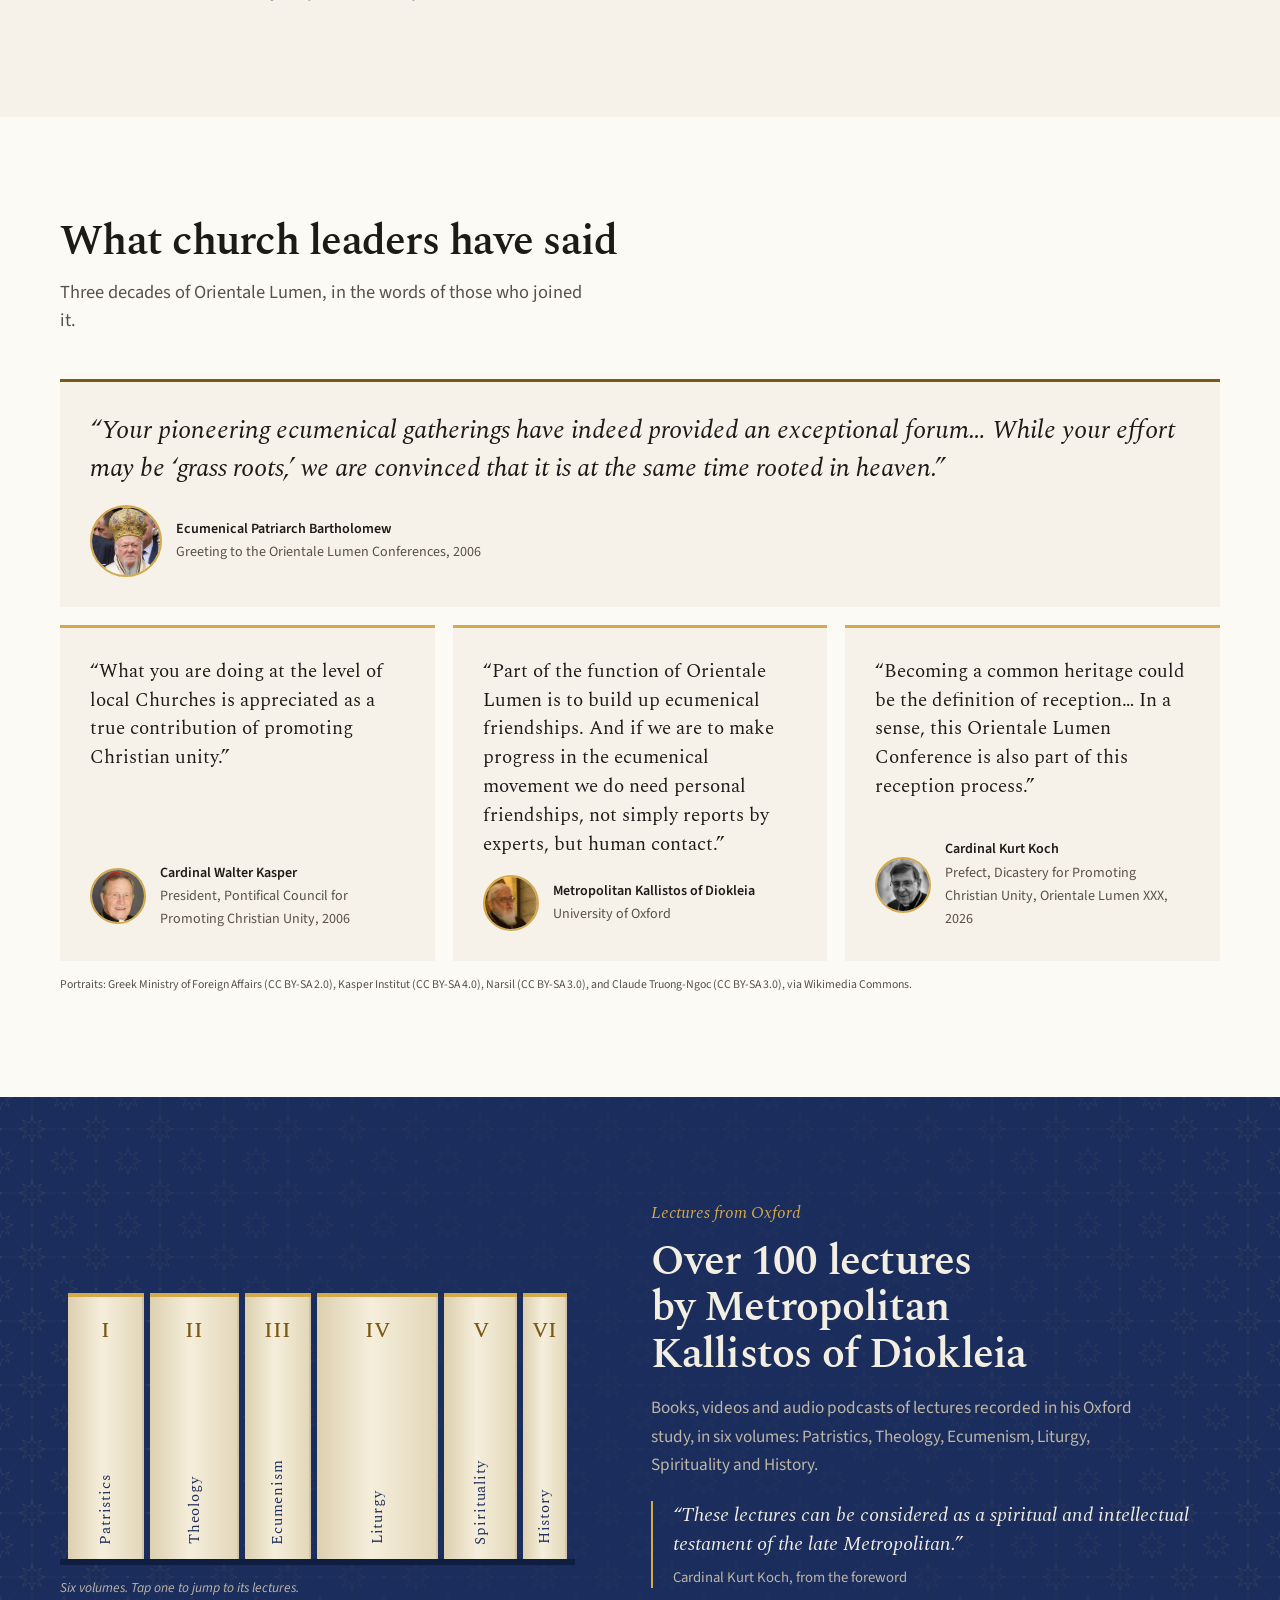
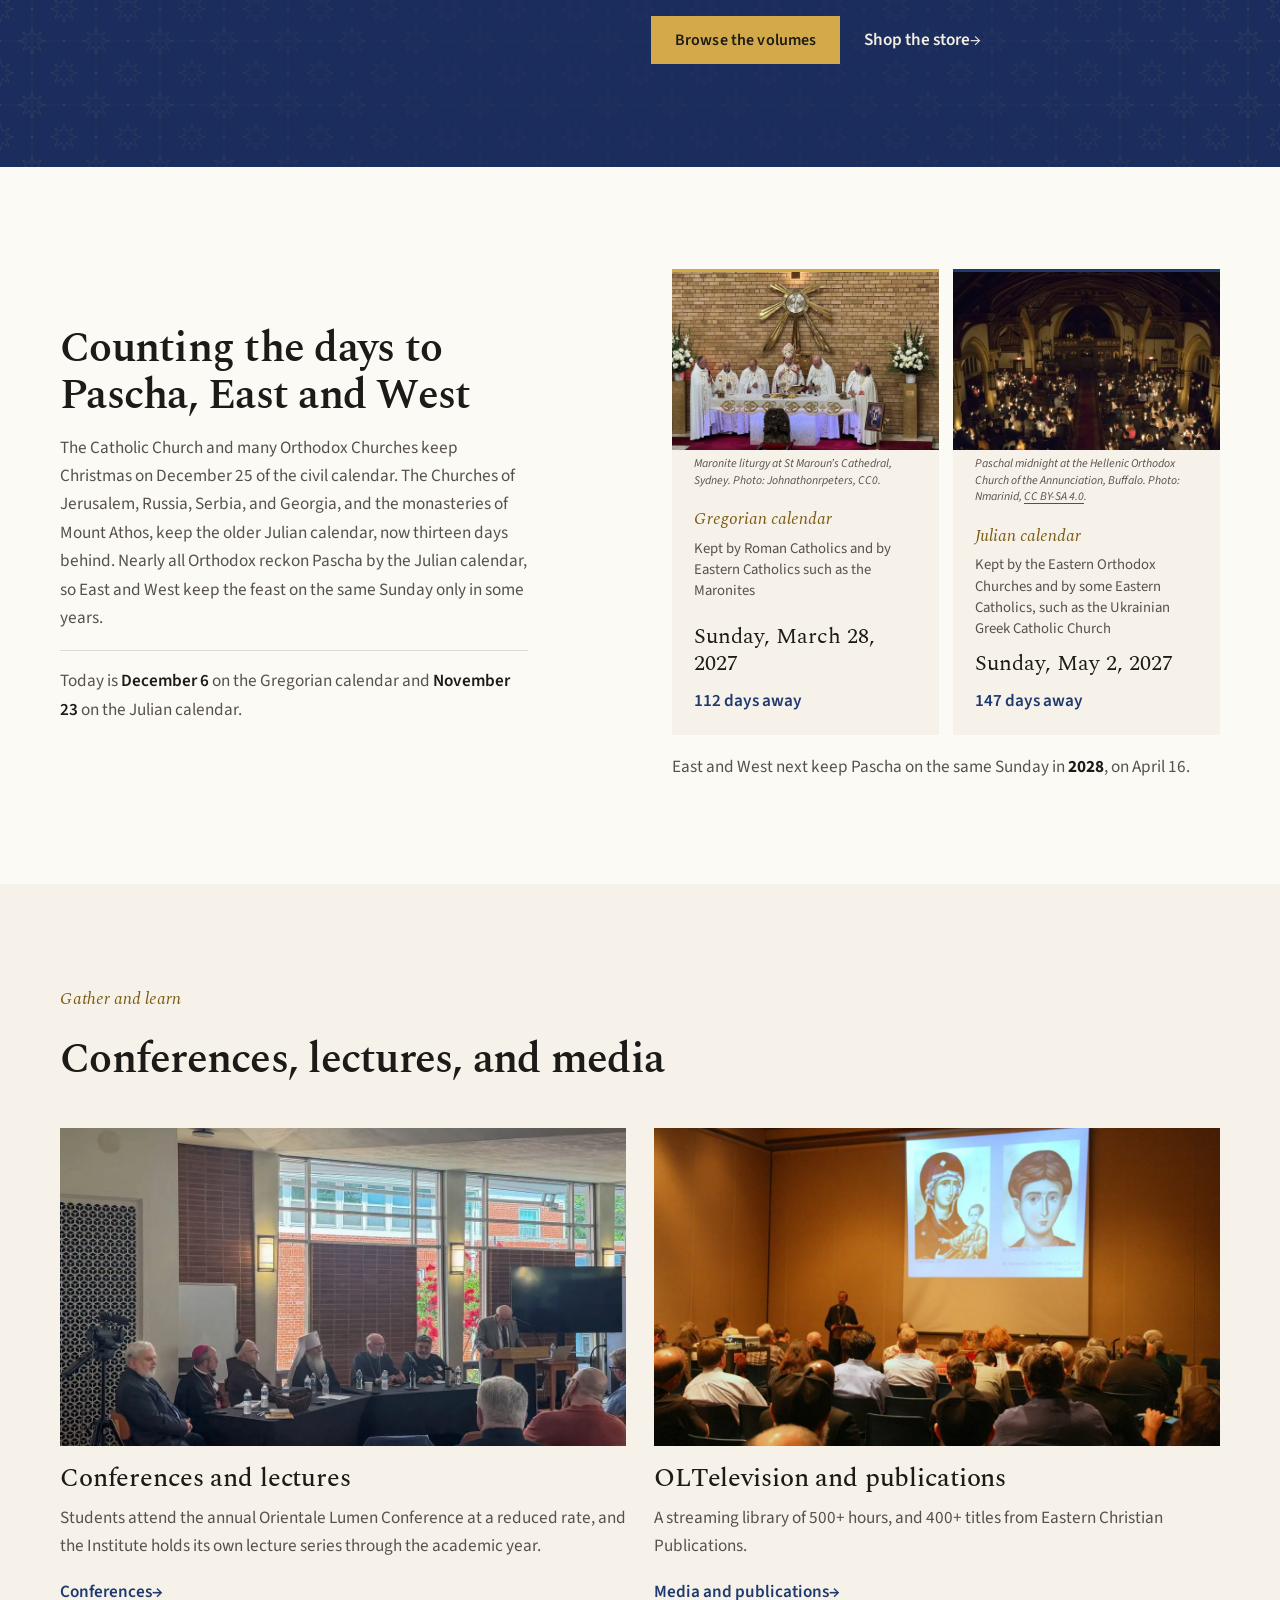
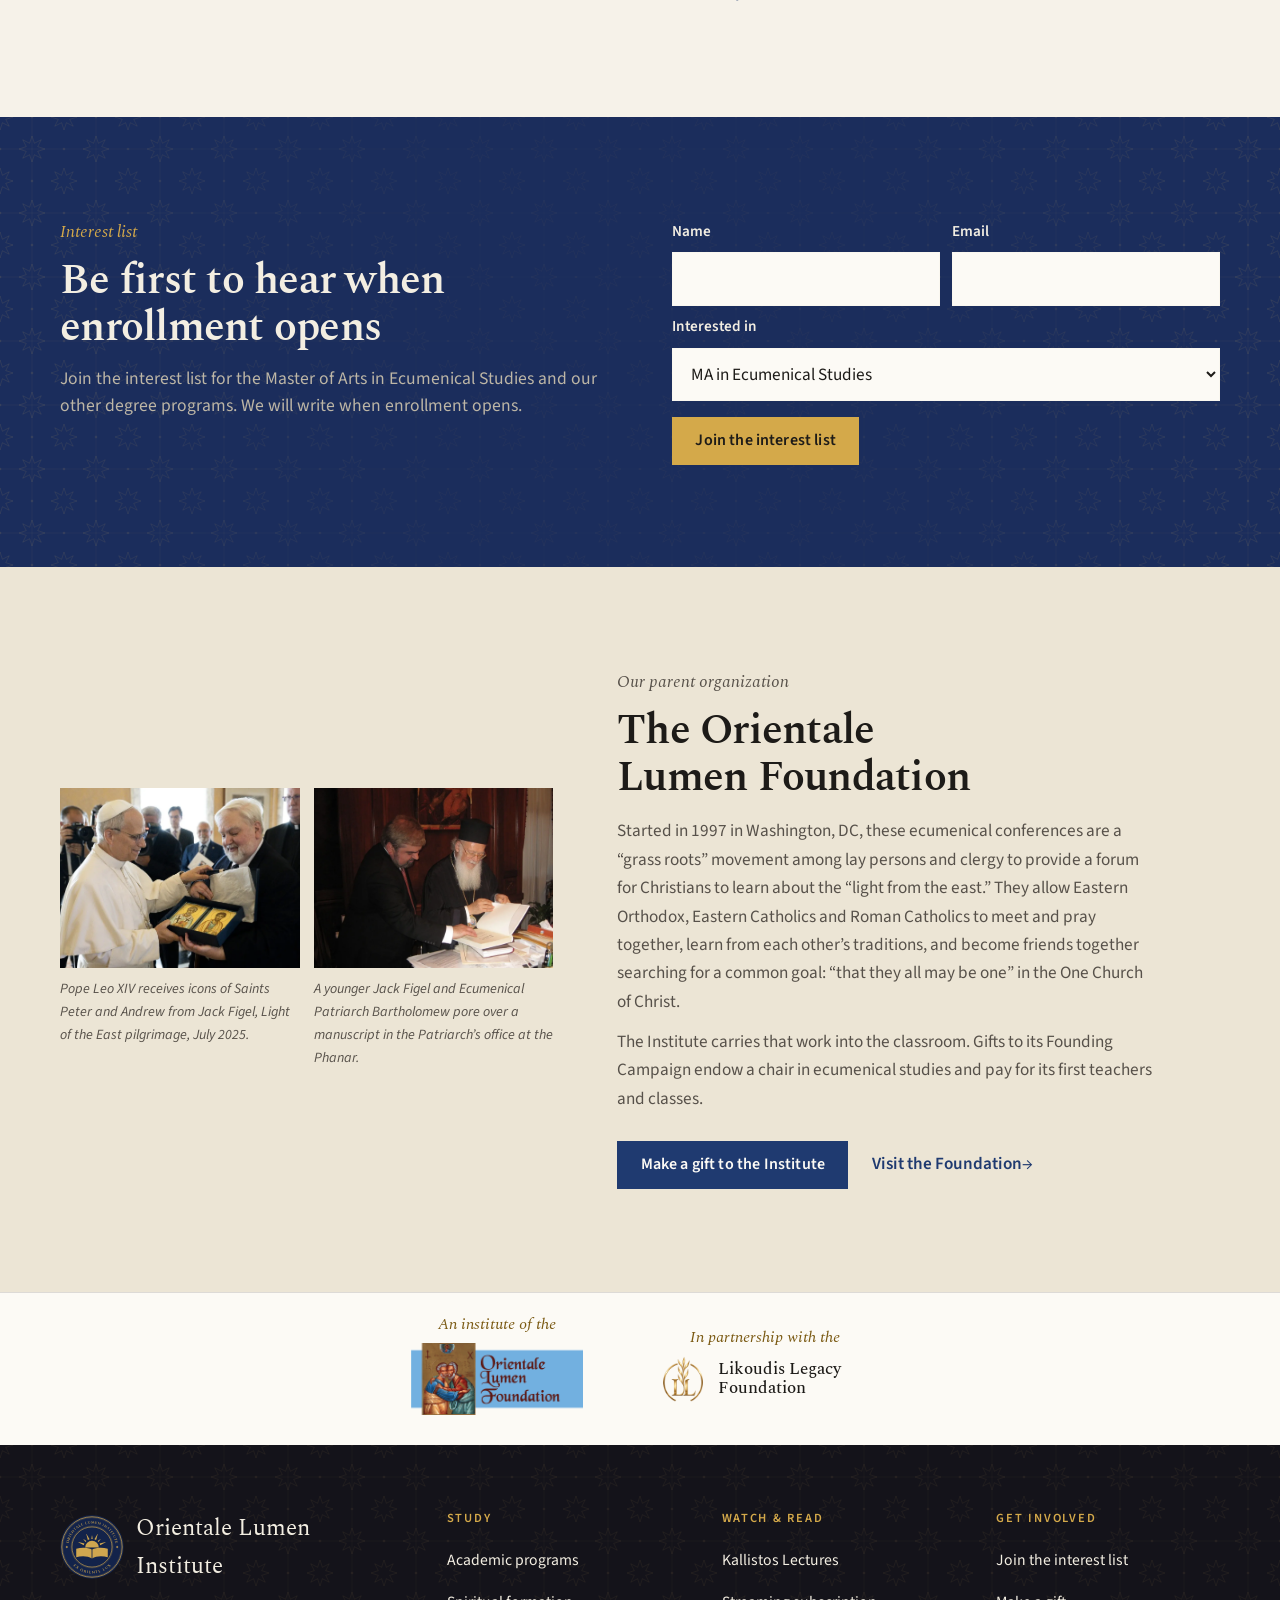
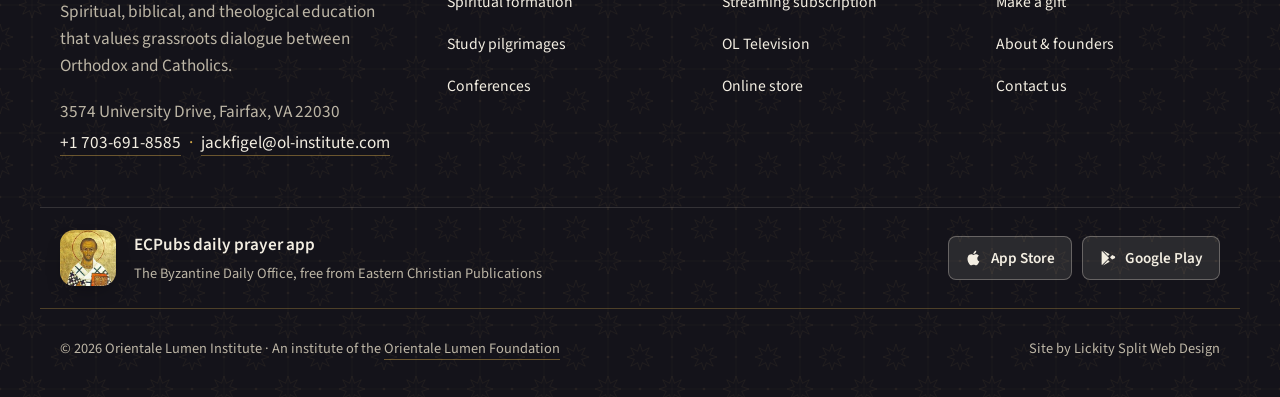
==== commit cdaab7e2: "Interest forms: drop the 'No other mail' line Co-Authored-By: Claude Opus 5.5 <noreply@anthropic.com" ====
--- a/index.html
+++ b/index.html
@@ -17,7 +17,7 @@
 <meta name="theme-color" content="#14131a">
 <link rel="preconnect" href="https://fonts.googleapis.com"><link rel="preconnect" href="https://fonts.gstatic.com" crossorigin>
 <link rel="stylesheet" href="https://fonts.googleapis.com/css2?family=Mrs+Saint+Delafield&family=Spectral:ital,wght@0,400;0,500;0,600;1,400;1,500&family=Source+Sans+3:wght@400;500;600&display=swap">
-<link rel="stylesheet" href="styles.css?v=1023v">
+<link rel="stylesheet" href="styles.css?v=1023w">
 <script type="application/ld+json">{"@context": "https://schema.org", "@type": "EducationalOrganization", "name": "Orientale Lumen Institute", "url": "https://ol-institute.com", "email": "jackfigel@ol-institute.com", "telephone": "+1-703-691-8585", "address": {"@type": "PostalAddress", "streetAddress": "3574 University Drive", "addressLocality": "Fairfax", "addressRegion": "VA", "postalCode": "22030", "addressCountry": "US"}, "parentOrganization": {"@type": "Organization", "name": "Orientale Lumen Foundation", "url": "https://olfoundation.net"}}</script>
 </head>
 <body>
@@ -118,7 +118,7 @@
   <div><label for="il-h-email">Email</label><input id="il-h-email" name="email" type="email" autocomplete="email" required></div></div>
   <label for="il-h-int">Interested in</label><select id="il-h-int" name="interest"><option selected>MA in Ecumenical Studies</option><option>Other graduate programs</option><option>Diplomas</option><option>Certificates</option><option>Continuing education</option><option>Retreats and spiritual direction</option><option>Study pilgrimages</option><option>Conferences and lectures</option></select>
   <button class="btn gold" type="submit">Join the interest list</button>
-  <p class="hint" aria-live="polite">We will write when enrollment opens. No other mail.</p>
+  <p class="hint" aria-live="polite"></p>
 </form></div></section>
 <section class="sec tint"><div class="wrap parent">
   <div class="pair">
--- a/styles.css
+++ b/styles.css
@@ -1233,3 +1233,4 @@
 /* display type: a touch more presence */
 h1, h2 { font-weight: 600; letter-spacing: -0.018em; }
 h1 { letter-spacing: -0.022em; }
+.hint:empty{display:none}
